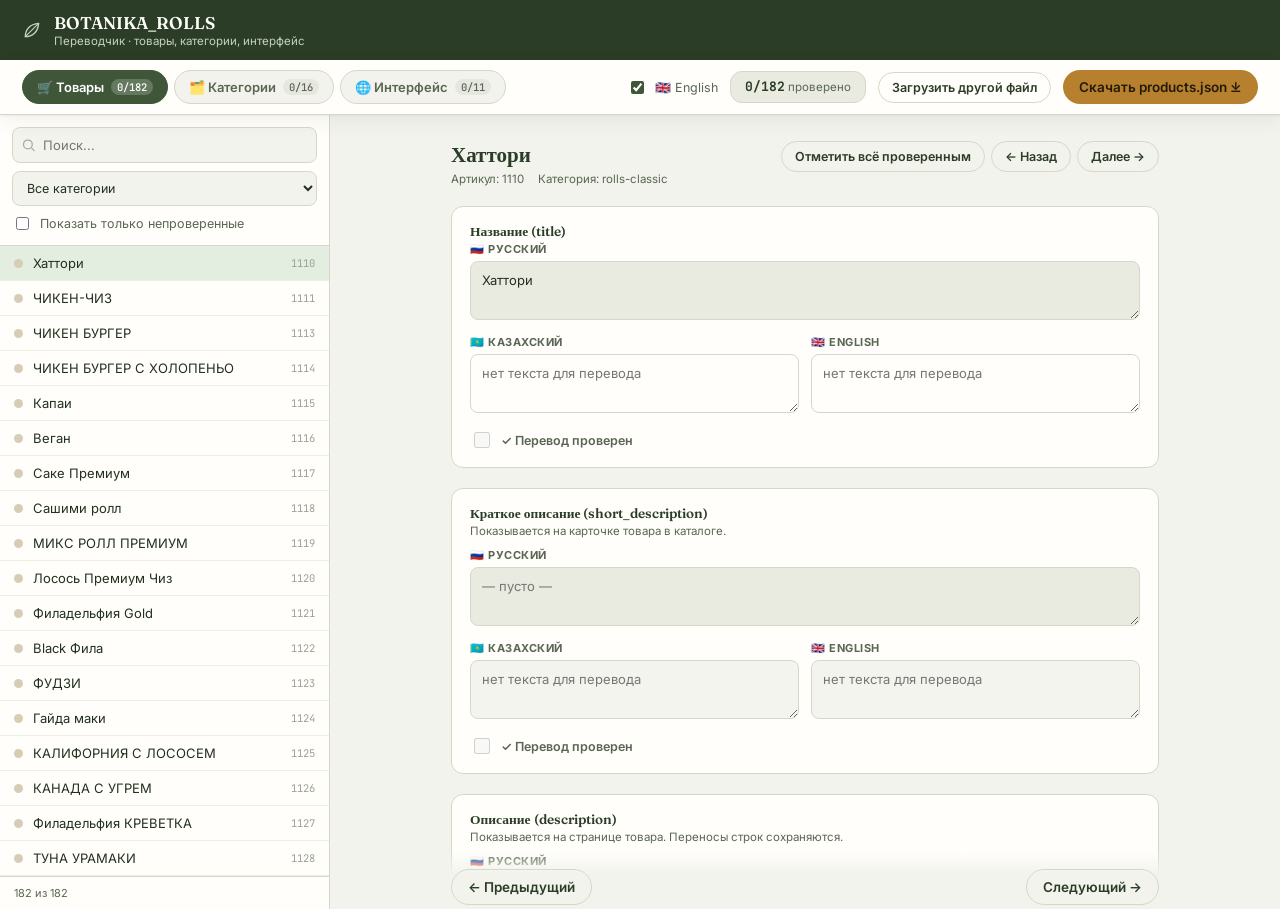
==== translate-products.html @ b0bdb510 "Add files via upload" ====
<!doctype html>
<html lang="ru">
<head>
<meta charset="utf-8" />
<meta name="viewport" content="width=device-width, initial-scale=1" />
<title>BOTANIKA_ROLLS · Переводчик</title>
<link rel="preconnect" href="https://fonts.googleapis.com">
<link href="https://fonts.googleapis.com/css2?family=Fraunces:opsz,wght@9..144,500;9..144,600&family=Inter:wght@400;500;600;700&family=JetBrains+Mono:wght@500&display=swap" rel="stylesheet">
<style>
  :root{
    --paper:#f2f3ec; --paper-2:#e9ebe0; --ink:#22301f; --ink-soft:#5a6653;
    --moss:#3f5738; --moss-deep:#2b3d26; --sage:#8fa07f; --line:#d5d8c9;
    --plum:#7a4a5c; --amber:#b6802f; --ok:#3f7a4e; --ok-bg:#e3ede0; --white:#fffefb;
    --shadow: 0 1px 2px rgba(34,48,31,.06), 0 6px 20px rgba(34,48,31,.06);
  }
  *{box-sizing:border-box;}
  html,body{height:100%;}
  body{ margin:0; background:var(--paper); color:var(--ink); font-family:'Inter',system-ui,sans-serif; -webkit-font-smoothing:antialiased; }
  .mono{font-family:'JetBrains Mono',ui-monospace,monospace;}
  h1,h2,h3{font-family:'Fraunces',Georgia,serif; font-weight:600; margin:0;}

  .topbar{ display:flex; align-items:center; gap:12px; padding:12px 22px; background:var(--moss-deep); color:var(--paper); }
  .topbar .leaf{ width:20px; height:20px; flex:none; }
  .topbar h1{ font-size:17px; color:var(--white); }
  .topbar .sub{ font-size:11.5px; color:#c7d2bf; margin-top:1px; }

  .sectionbar{
    display:flex; align-items:center; gap:12px; padding:10px 22px;
    background:var(--white); border-bottom:1px solid var(--line);
    flex-wrap:wrap; position:sticky; top:0; z-index:20; box-shadow:var(--shadow);
  }
  .tabs{ display:flex; gap:6px; }
  .tab-btn{
    appearance:none; border:1px solid var(--line); background:var(--paper);
    color:var(--ink-soft); font-family:inherit; font-weight:600; font-size:13px;
    padding:8px 14px; border-radius:999px; cursor:pointer; display:flex; align-items:center; gap:7px;
  }
  .tab-btn .badge{ font-family:'JetBrains Mono',monospace; font-size:10.5px; font-weight:500; color:var(--ink-soft); background:rgba(0,0,0,.05); padding:1px 6px; border-radius:999px; }
  .tab-btn.active{ background:var(--moss); border-color:var(--moss); color:#fff; }
  .tab-btn.active .badge{ background:rgba(255,255,255,.2); color:#fff; }
  .sb-spacer{ flex:1; }

  .btn{
    appearance:none; border:none; cursor:pointer; font-family:inherit; font-weight:600; font-size:13.5px;
    padding:9px 16px; border-radius:999px; display:inline-flex; align-items:center; gap:8px;
    transition:transform .12s ease, background .12s ease;
  }
  .btn:active{ transform:scale(.97); }
  .btn-primary{ background:var(--amber); color:#241a08; }
  .btn-primary:hover{ background:#c68f3c; }
  .btn-outline{ background:transparent; color:var(--moss-deep); border:1px solid var(--line); }
  .btn-outline:hover{ background:var(--paper-2); }
  .btn-sm{ padding:7px 13px; font-size:12.5px; }

  .progress-pill{ display:flex; flex-direction:column; gap:1px; background:var(--paper-2); border:1px solid var(--line); border-radius:12px; padding:6px 14px; font-size:11.5px; color:var(--ink-soft); }
  .progress-pill b{ font-family:'JetBrains Mono',monospace; color:var(--moss-deep); font-size:13px; }

  .landing-wrap{ display:none; }
  .landing-wrap.show{ display:block; }
  .landing{ max-width:640px; margin:36px auto; padding:0 20px; }
  .card{ background:var(--white); border:1px solid var(--line); border-radius:14px; box-shadow:var(--shadow); padding:28px; }
  .card h2{ font-size:22px; color:var(--moss-deep); margin-bottom:8px; }
  .card p{ line-height:1.6; color:var(--ink-soft); font-size:14px; }
  .steps{ list-style:none; margin:18px 0; padding:0; display:grid; gap:10px; }
  .steps li{ display:flex; gap:10px; align-items:flex-start; font-size:13.5px; line-height:1.5; }
  .steps .num{ flex:none; width:24px; height:24px; border-radius:50%; background:var(--ok-bg); color:var(--moss); font-family:'JetBrains Mono',monospace; font-weight:700; font-size:12px; display:flex; align-items:center; justify-content:center; }

  .dropzone{ display:flex; flex-direction:column; align-items:center; justify-content:center; margin-top:18px; border:1.5px dashed var(--sage); border-radius:12px; padding:26px; text-align:center; background:var(--paper-2); cursor:pointer; }
  .dropzone:hover, .dropzone.drag{ background:#e2e6d5; border-color:var(--moss); }
  .dropzone input{ display:none; }
  .dropzone .dz-title{ font-weight:600; color:var(--moss-deep); font-size:14px; }
  .dropzone .dz-sub{ font-size:12px; color:var(--ink-soft); margin-top:4px; }

  .triple-upload{ margin-top:18px; display:grid; gap:10px; }
  .file-slot{ display:flex; align-items:center; gap:10px; border:1px solid var(--line); border-radius:10px; padding:10px 14px; background:var(--paper-2); }
  .file-slot .fs-lang{ font-family:'JetBrains Mono',monospace; font-size:12px; font-weight:700; color:var(--moss-deep); width:34px; flex:none; }
  .file-slot .fs-req{ font-size:10.5px; color:var(--plum); font-weight:700; }
  .file-slot .fs-name{ flex:1; font-size:12.5px; color:var(--ink-soft); overflow:hidden; text-overflow:ellipsis; white-space:nowrap; }
  .file-slot label.pick{ font-size:12px; font-weight:600; color:var(--moss); cursor:pointer; padding:5px 10px; border:1px solid var(--sage); border-radius:8px; }
  .file-slot input{ display:none; }

  .fileerr{ color:#a13a3a; font-size:13px; margin-top:12px; }

  .app{ display:none; }
  .app.active{ display:flex; height:calc(100vh - 106px); }
  .sidebar{ width:330px; flex:none; border-right:1px solid var(--line); background:var(--white); display:flex; flex-direction:column; }
  .sidebar-controls{ padding:12px; border-bottom:1px solid var(--line); display:grid; gap:8px; }
  .search-wrap{ position:relative; }
  .search-wrap input{ width:100%; padding:9px 12px 9px 30px; border-radius:8px; border:1px solid var(--line); font-size:13px; font-family:inherit; background:var(--paper); }
  .search-wrap svg{ position:absolute; left:9px; top:50%; transform:translateY(-50%); opacity:.5; }
  select{ width:100%; padding:8px 10px; border-radius:8px; border:1px solid var(--line); font-size:12.5px; font-family:inherit; background:var(--paper); color:var(--ink); }
  .toggle-row{ display:flex; align-items:center; gap:8px; font-size:12.5px; color:var(--ink-soft); }
  .toggle-row input{ accent-color:var(--moss); }
  .sidebar-list{ flex:1; overflow-y:auto; }
  .prod-item{ display:flex; align-items:center; gap:10px; padding:9px 14px; border-bottom:1px solid #eef0e6; cursor:pointer; font-size:13px; }
  .prod-item:hover{ background:var(--paper-2); }
  .prod-item.active{ background:var(--ok-bg); }
  .prod-dot{ flex:none; width:9px; height:9px; border-radius:50%; background:#d8ccb4; }
  .prod-dot.done{ background:var(--ok); }
  .prod-dot.partial{ background:var(--amber); }
  .prod-name{ flex:1; overflow:hidden; text-overflow:ellipsis; white-space:nowrap; }
  .prod-id{ font-size:10.5px; color:#9aa392; font-family:'JetBrains Mono',monospace; }
  .sidebar-count{ padding:9px 14px; font-size:11px; color:var(--ink-soft); border-top:1px solid var(--line); }

  .main{ flex:1; overflow-y:auto; }
  .main-inner{ max-width:760px; margin:0 auto; padding:26px 26px 90px; }
  .empty-state{ display:flex; align-items:center; justify-content:center; height:100%; color:var(--ink-soft); font-size:14px; }

  .prod-head{ display:flex; justify-content:space-between; align-items:flex-start; gap:14px; margin-bottom:4px; }
  .prod-head h2{ font-size:21px; color:var(--moss-deep); }
  .prod-meta{ font-size:11.5px; color:var(--ink-soft); margin-top:4px; }
  .prod-meta span{ margin-right:14px; }
  .nav-btns{ display:flex; gap:6px; flex:none; flex-wrap:wrap; justify-content:flex-end;}

  .field-block{ margin-top:20px; background:var(--white); border:1px solid var(--line); border-radius:12px; padding:16px 18px; transition:border-color .15s ease, background .15s ease; }
  .field-block.is-reviewed{ border-color:var(--ok); background:linear-gradient(180deg, var(--ok-bg), var(--white) 70px); }
  .field-block h3{ font-size:13.5px; color:var(--moss-deep); margin-bottom:2px; }
  .field-block .field-hint{ font-size:11.5px; color:var(--ink-soft); margin-bottom:10px; }
  textarea.ru-edit{ background:var(--paper-2); }
  textarea.ru-edit:focus{ background:var(--white); }
  .lang-grid{ display:grid; grid-template-columns:1fr 1fr; gap:12px; margin-top:11px; }
  .lang-grid.single{ grid-template-columns:1fr; }
  .lang-col label{ display:flex; align-items:center; gap:6px; font-size:11px; font-weight:700; text-transform:uppercase; letter-spacing:.5px; color:var(--ink-soft); margin-bottom:5px; }
  textarea{ width:100%; border:1px solid var(--line); border-radius:8px; padding:9px 11px; font-family:inherit; font-size:13px; color:var(--ink); resize:vertical; min-height:38px; background:var(--white); line-height:1.5; }
  textarea:focus{ outline:none; border-color:var(--sage); box-shadow:0 0 0 3px rgba(143,160,127,.18); }
  textarea.big{ min-height:100px; }
  textarea:disabled{ background:#f4f4ef; color:#aab0a2; }

  .reviewed-row{ display:flex; align-items:center; gap:8px; margin-top:12px; font-size:12.5px; font-weight:600; color:var(--ink-soft); cursor:pointer; user-select:none; }
  .reviewed-row input{ width:16px; height:16px; accent-color:var(--ok); }
  .field-block.is-reviewed .reviewed-row{ color:var(--ok); }

  .subhead{ margin-top:24px; margin-bottom:-8px; font-size:11.5px; font-weight:700; letter-spacing:.4px; text-transform:uppercase; color:var(--plum); }

  .save-indicator{ position:fixed; right:22px; bottom:22px; z-index:30; background:var(--moss-deep); color:var(--white); font-size:12px; padding:8px 14px; border-radius:999px; box-shadow:var(--shadow); display:flex; align-items:center; gap:8px; opacity:0; transform:translateY(6px); transition:opacity .25s ease, transform .25s ease; pointer-events:none; }
  .save-indicator.show{ opacity:1; transform:translateY(0); }
  .save-indicator .dot{ width:7px; height:7px; border-radius:50%; background:var(--sage); }

  .bottom-nav{ position:sticky; bottom:0; background:linear-gradient(0deg, var(--paper) 60%, transparent); padding:18px 0 4px; display:flex; justify-content:space-between; gap:10px; }
  ::-webkit-scrollbar{ width:10px; height:10px; }
  ::-webkit-scrollbar-thumb{ background:#d3d6c6; border-radius:8px; }
  ::-webkit-scrollbar-track{ background:transparent; }

  @media (max-width: 860px){
    .app.active{ flex-direction:column; height:auto; }
    .sidebar{ width:100%; max-height:260px; }
    .lang-grid{ grid-template-columns:1fr; }
    .sectionbar{ position:static; }
  }
</style>
</head>
<body>

  <div class="topbar">
    <svg class="leaf" viewBox="0 0 24 24" fill="none"><path d="M4 20C4 12 9 5 20 4C19 15 12 20 4 20Z" stroke="#c7d2bf" stroke-width="1.6" stroke-linejoin="round"/><path d="M4 20C8 16 12 12 19 5" stroke="#c7d2bf" stroke-width="1.4" stroke-linecap="round"/></svg>
    <div>
      <h1>BOTANIKA_ROLLS</h1>
      <div class="sub">Переводчик · товары, категории, интерфейс</div>
    </div>
  </div>

  <div class="sectionbar">
    <div class="tabs" id="tabs"></div>
    <div class="sb-spacer"></div>
    <label class="toggle-row" id="enToggleWrap" style="margin:0;"><input type="checkbox" id="enToggle" checked/> 🇬🇧 English</label>
    <div class="progress-pill" id="progressPill" style="display:none;">
      <span><b id="progressReviewed">0/0</b> проверено</span>
      <span id="progressTranslated"></span>
    </div>
    <button class="btn btn-outline btn-sm" id="btnReload" style="display:none;">Загрузить другой файл</button>
    <button class="btn btn-primary" id="btnExport" style="display:none;">Скачать</button>
  </div>

  <div class="landing-wrap" id="uploadArea"></div>

  <div class="app" id="workArea">
    <div class="sidebar">
      <div class="sidebar-controls">
        <div class="search-wrap">
          <svg width="15" height="15" viewBox="0 0 24 24" fill="none"><circle cx="11" cy="11" r="7" stroke="#5a6653" stroke-width="2"/><path d="M21 21l-4-4" stroke="#5a6653" stroke-width="2" stroke-linecap="round"/></svg>
          <input type="text" id="searchInput" placeholder="Поиск..." />
        </div>
        <div id="categoryFilterWrap" style="display:none;">
          <select id="categoryFilter"><option value="">Все категории</option></select>
        </div>
        <label class="toggle-row"><input type="checkbox" id="onlyUnfinished"/> Показать только непроверенные</label>
      </div>
      <div class="sidebar-list" id="sidebarList"></div>
      <div class="sidebar-count" id="sidebarCount"></div>
    </div>
    <div class="main">
      <div class="main-inner" id="mainInner"></div>
    </div>
  </div>

  <div class="save-indicator" id="saveIndicator"><span class="dot"></span><span id="saveIndicatorText">Сохранено</span></div>

  <script type="application/json" id="embedded-products">{
	"//": {
		"title": "Название товара",
		"short_description": "Краткое описание отображается только на карточке товара",
		"description": "Описание отображается на странице товара",
		"additional_information": [
			{
				"title": "Название дополнительной информации (Например \"Вес\")",
				"value": "Значение дополнительной информации (Например 0.310 kg)"
			}
		],
		"image": "Источник на изображение",
		"category": "Категории товара. (Больше в \"./categories.json\")",
		"createdAt": "Дата создания (для сортировки, например \"2026-01-09\" \"год-месяц-день\")",
		"deleted": true
	},
	"1212": {
		"title": "ЧИКЕН ЧИЗ С ХОЛОПЕНЬО",
		"short_description": "",
		"description": "Бургер булочка\nСоус бургер\nАйсберг\nКотлета в панировки\nКонсервированные огурцы\nПомидоры\nЛук красный\nСыр чеддер\nХолопеньо",
		"additional_information": [{ "title": "Вес", "value": "0.365 kg" }],
		"image": "1212.jpg",
		"category": ["burger"]
	},
	"1114": {
		"title": "ЧИКЕН БУРГЕР С ХОЛОПЕНЬО",
		"short_description": "",
		"description": "Булочка бургер\nФирменный соус\nАйсберг\nКотлета в панировке\nПомидоры\nЛук красный\nМаринованные огурчики\nХолопеньо",
		"additional_information": [{ "title": "Вес", "value": "0.345 kg" }],
		"image": "1114.jpg",
		"category": ["burger"]
	},
	"1113": {
		"title": "ЧИКЕН БУРГЕР",
		"short_description": "",
		"description": "Булочка бургер\nФирменный соус\nАйсберг\nКотлета в панировке\nПомидоры\nЛук красный\nМаринованные огурчики",
		"additional_information": [{ "title": "Вес", "value": "0.320 kg" }],
		"image": "1113.jpg",
		"category": ["burger"]
	},
	"1111": {
		"title": "ЧИКЕН-ЧИЗ",
		"short_description": "",
		"description": "Бургер булочка\nСоус бургер\nАйсберг\nКотлета в панировки\nКонсервированные огурцы\nПомидоры\nЛук красный\nСыр чеддер",
		"additional_information": [{ "title": "Вес", "value": "0.340 kg" }],
		"image": "1111.jpg",
		"category": ["burger"]
	},
	"1115": {
		"title": "Капаи",
		"short_description": "",
		"description": "Рис\nНори\nТворожный сыр\nПомидор\nОгурец\nСоус унаги\nЗеленый лук",
		"additional_information": [],
		"image": "1115.jpg",
		"category": ["rolls-classic"]
	},
	"1116": {
		"title": "Веган",
		"short_description": "",
		"description": "Рис\nНори\nТворожный сыр\nАйсберг\nПерец болгарский\nПомидор\nОгурец",
		"additional_information": [],
		"image": "1116.jpg",
		"category": ["rolls-classic"]
	},
	"1117": {
		"title": "Саке Премиум",
		"short_description": "",
		"description": "Рис\nНори\nЛосось\nТворожный сыр\nОгурец",
		"additional_information": [],
		"image": "1117.jpg",
		"category": ["rolls-classic"]
	},
	"1118": {
		"title": "Сашими ролл",
		"short_description": "",
		"description": "Рисовая бумага\nСемга\nНори\nОгурец\nТунец\nЗеленый лук",
		"additional_information": [],
		"image": "1118.jpg",
		"category": ["rolls-classic"]
	},
	"1119": {
		"title": "МИКС РОЛЛ ПРЕМИУМ",
		"short_description": "",
		"description": "Нори\nЛосось\nЧеддер\nМассаго красная\nОгурец",
		"additional_information": [],
		"image": "1119.jpg",
		"category": ["rolls-classic"]
	},
	"1110": {
		"title": "Хаттори",
		"short_description": "",
		"description": "Рис красный\nОгурец\nТунец\nМассаго черная\nСыр творожный\nПищевое золото",
		"additional_information": [],
		"image": "1110.jpg",
		"category": ["rolls-classic"]
	},
	"1120": {
		"title": "Лосось Премиум Чиз",
		"short_description": "",
		"description": "Рис\nНори\nЛосось\nОгурец\nКреветка\nЧеддер\nШапочка семги\nСырный соус\nУнаги соус",
		"additional_information": [],
		"image": "1120.jpg",
		"category": ["rolls-classic"]
	},
	"1121": {
		"title": "Филадельфия Gold",
		"short_description": "",
		"description": "Рис\nТворожный сыр\nЛосось\nНори\nПищевое золото\nЧерная массаго",
		"additional_information": [],
		"image": "1121.jpg",
		"category": ["rolls-classic"]
	},
	"1122": {
		"title": "Black Фила",
		"short_description": "",
		"description": "Рис\nНори\nТворожный сыр\nОмлет\nАвокадо\nЛосось\nСалат чука\nСоус спайси",
		"additional_information": [],
		"image": "1122.jpg",
		"category": ["rolls-classic"]
	},
	"1123": {
		"title": "ФУДЗИ",
		"short_description": "",
		"description": "Рис\nНори\nТворожный сыр\nЛосось\nОгурец\nВ кунжуте\nСалат чука",
		"additional_information": [],
		"image": "1123.jpg",
		"category": ["rolls-classic"]
	},
	"1124": {
		"title": "Гайда маки",
		"short_description": "",
		"description": "Рис\nНори\nТворожный сыр\nКреветка тигровая\nМасаго красная\nМасаго зеленая\n(4кусочка в красной 4в зеленой)",
		"additional_information": [],
		"image": "1124.jpg",
		"category": ["rolls-classic"]
	},
	"1125": {
		"title": "КАЛИФОРНИЯ С ЛОСОСЕМ",
		"short_description": "",
		"description": "Рис\nНори\nТворожный сыр\nЛосось\nАвокадо\nОгурец\nМасаго красная\nКунжут",
		"additional_information": [{ "title": "Вес ролла", "value": "0.255 kg" }],
		"image": "1125.jpg",
		"category": ["rolls-classic"]
	},
	"1126": {
		"title": "КАНАДА С УГРЕМ",
		"short_description": "",
		"description": "Рис\nНори\nТворожный сыр\nУгорь шапка\nАвокадо\nОгурец\nУнаги соус\nКунжут",
		"additional_information": [{ "title": "Вес ролла", "value": "0.285 kg" }],
		"image": "1126.jpg",
		"category": ["rolls-classic"]
	},
	"1127": {
		"title": "Филадельфия КРЕВЕТКА",
		"short_description": "",
		"description": "Рис\nНори\nТворожный сыр\nАвокадо\nКреветка тигровая\nМассаго красная",
		"additional_information": [{ "title": "Вес ролла", "value": "0.245 kg" }],
		"image": "1127.jpg",
		"category": ["rolls-classic"]
	},
	"1128": {
		"title": "ТУНА УРАМАКИ",
		"short_description": "",
		"description": "Рис\nНори\nТворожный сыр\nТунец шапка\nАвокадо\nОгурец\nКунжут унаги",
		"additional_information": [{ "title": "Вес ролла", "value": "0.270 kg" }],
		"image": "1128.jpg",
		"category": ["rolls-classic"]
	},
	"1129": {
		"title": "БЕКОН ЧИЗ ПРЕМИУМ",
		"short_description": "",
		"description": "Рис\nНори\nТворожный сыр\nБекон\nОмлет тамаго\nСыр чеддер\nСоус спайси",
		"additional_information": [{ "title": "Вес ролла", "value": "0.270 kg" }],
		"image": "1129.jpg",
		"category": ["rolls-classic"]
	},
	"1130": {
		"title": "КАЛИФОРНИЯ С КРАБОМ",
		"short_description": "",
		"description": "Рис\nНори\nТворожный сыр\nСнежный краб\nАвокадо\nОгурец\nМасаго красная\nКунжут",
		"additional_information": [{ "title": "Вес ролла", "value": "0.255 kg" }],
		"image": "1130.jpg",
		"category": ["rolls-classic"]
	},
	"1131": {
		"title": "Филадельфия премиум",
		"short_description": "",
		"description": "Рис\nНори\nТворожный сыр\nСемга\nАвокадо\nОгурец",
		"additional_information": [{ "title": "Вес ролла", "value": "0.330 kg" }],
		"image": "1131.jpg",
		"category": ["rolls-classic"]
	},
	"2227": {
		"title": "Эскалар",
		"short_description": "",
		"description": "Рис\nНори\nСыр\nКреветка\nОгурец\nЭскалар копченый",
		"additional_information": [],
		"image": "2227.jpg",
		"category": ["rolls-classic"]
	},
	"2228": {
		"title": "Одари",
		"short_description": "",
		"description": "Рис\nНори\nОгурец\nСыр креметте\nЛосось\nТунец\nУгорь",
		"additional_information": [],
		"image": "2228.jpg",
		"category": ["rolls-classic"]
	},
	"2229": {
		"title": "Бонито",
		"short_description": "",
		"description": "Бонито\nРис\nНори\nСыр креметте\nТенец\nОгурец\nСтружка тунца",
		"additional_information": [],
		"image": "2229.jpg",
		"category": ["rolls-classic"]
	},
	"2230": {
		"title": "Дорама",
		"short_description": "",
		"description": "Окрашенный рис\nСыр Филадельфия\nОгурец\nЛосось\nМассаго Черная\nПищевое золото",
		"additional_information": [],
		"image": "2230.jpg",
		"category": ["rolls-classic"]
	},
	"1132": {
		"title": "Красный дракон",
		"short_description": "",
		"description": "Рис\nНори\nТворожный сыр\nУгорь\nОгурец\nСоус свит Чили",
		"additional_information": [],
		"image": "1132.jpg",
		"category": ["rolls-classic"]
	},
	"1133": {
		"title": "ЭБИ ТЕМПУРА",
		"short_description": "",
		"description": "Красный рис\nСыр творожный\nОгурец\nКреветка\nНори\nПанировка",
		"additional_information": [],
		"image": "1133.jpg",
		"category": ["rolls-tempura"]
	},
	"1134": {
		"title": "ТЕМПУРА С УГРЕМ",
		"short_description": "",
		"description": "Рис\nНори\nТворожный сыр\nУгорь\nАвокадо",
		"additional_information": [],
		"image": "1134.jpg",
		"category": ["rolls-tempura"]
	},
	"1135": {
		"title": "ТЕМПУРА БАНЗАЙ",
		"short_description": "",
		"description": "Рис\nНори\nТворожный сыр\nКреветка\nМассаго\nОгурец",
		"additional_information": [],
		"image": "1135.jpg",
		"category": ["rolls-tempura"]
	},
	"1136": {
		"title": "ТЕМПУРА С БЕКОНОМ",
		"short_description": "",
		"description": "Рис\nНори\nТворожный сыр\nБекон\nОгурец\nСыр чеддер",
		"additional_information": [],
		"image": "1136.jpg",
		"category": ["rolls-tempura"]
	},
	"1137": {
		"title": "ТЕМПУРА ЦЕЗАРЬ",
		"short_description": "",
		"description": "Рис\nНори\nТворожный сыр\nАйсберг\nОгурец\nКурочка",
		"additional_information": [],
		"image": "1137.jpg",
		"category": ["rolls-tempura"]
	},
	"2220": {
		"title": "Филадельфия Гриль",
		"short_description": "",
		"description": "Рис\nНори\nОгурец\nСыр\nЛосось гриль",
		"additional_information": [],
		"image": "2220.jpg",
		"category": ["rolls-classic"]
	},
	"2223": {
		"title": "Саке темпура",
		"short_description": "",
		"description": "Рис\nНори\nЛосось\nОгурец\nСыр",
		"additional_information": [],
		"image": "2223.jpg",
		"category": ["rolls-tempura"]
	},
	"2224": {
		"title": "Темпура с тунцом",
		"short_description": "",
		"description": "Рис\nНори\nСыр креметте\nОгурец\nТунец\nСтружка тунца",
		"additional_information": [],
		"image": "2224.jpg",
		"category": ["rolls-tempura"]
	},
	"1138": {
		"title": "ЗАПЕЧЕННЫЙ С ТУНЦОМ 🌶",
		"short_description": "",
		"description": "Рис\nНори\nТворожный сыр\nТунец\nОгурец\nОмлет тамаго\nМасаго красная\nУнаги, Кунжут сверху",
		"additional_information": [{ "title": "Вес ролла", "value": "0.260 kg" }],
		"image": "1138.jpg",
		"category": ["rolls-baked"]
	},
	"1139": {
		"title": "ЗАПЕЧЕННЫЙ С УГРЕМ И ЛОСОСЕМ 🌶",
		"short_description": "",
		"description": "Рис\nНори\nТворожный сыр\nЛосось\nОгурец\nУгорь\nМасаго красная\nМоцарелла\nУнаги, Кунжут сверху",
		"additional_information": [{ "title": "Вес ролла", "value": "0.285 kg" }],
		"image": "1139.jpg",
		"category": ["rolls-baked"]
	},
	"1140": {
		"title": "Запеченный цезарь 🌶",
		"short_description": "",
		"description": "Рис\nНори\nТворожный сыр\nКурица\nОгурец\nСпайси шапка\nУнаги, Кунжут",
		"additional_information": [{ "title": "Вес ролла", "value": "0.285 kg" }],
		"image": "1140.jpg",
		"category": ["rolls-baked"]
	},
	"1141": {
		"title": "ЗАПЕЧЕННЫЙ С ЛОСОСЕМ 🌶",
		"short_description": "",
		"description": "Рис\nНори\nТворожный сыр\nЛосось\nОгурец\nОмлет тамаго\nМасаго красная\nУнаги, Кунжут",
		"additional_information": [{ "title": "Вес ролла", "value": "0.290 kg" }],
		"image": "1141.jpg",
		"category": ["rolls-baked"]
	},
	"1142": {
		"title": "ЗАПЕЧЕННЫЕ С МИДИЯМИ 🌶",
		"short_description": "",
		"description": "Рис\nНори\nТворожный сыр\nМидии\nОмлет тамаго\nМасаго зеленая\nУнаги, Кунжут",
		"additional_information": [{ "title": "Вес ролла", "value": "0.245 kg" }],
		"image": "1142.jpg",
		"category": ["rolls-baked"]
	},
	"2225": {
		"title": "Запеченный в кунжуте с креветкой",
		"short_description": "",
		"description": "Рис\nНори\nОгурец\nСнежный краб\nСыр\nОмлет\nКреветка\nКунжут\nСоус унаги",
		"additional_information": [],
		"image": "2225.png",
		"category": ["rolls-baked"]
	},
	"2226": {
		"title": "ЗАПЕЧЕННЫЙ С УГРЕМ",
		"short_description": "",
		"description": "Рис\nНори\nУгорь\nСыр творожный\nОмлет\nМассаго\nСоус запеченный",
		"additional_information": [],
		"image": "2226.jpg",
		"category": ["rolls-baked"]
	},
	"1143": {
		"title": "МИНИ С МИДИЯМИ",
		"short_description": "",
		"description": "Рис\nНори\nМидии\nСоус шапка",
		"additional_information": [],
		"image": "1143.jpg",
		"category": ["rolls-mini"]
	},
	"1144": {
		"title": "МИНИ С ЛОСОСЕМ",
		"short_description": "",
		"description": "Рис\nНори\nЛосось\nСырная шапочка",
		"additional_information": [],
		"image": "1144.jpg",
		"category": ["rolls-mini"]
	},
	"1145": {
		"title": "МИНИ С УГРЕМ",
		"short_description": "",
		"description": "Рис\nНори\nУгорь\nУнаги\nКунжут",
		"additional_information": [],
		"image": "1145.jpg",
		"category": ["rolls-mini"]
	},
	"1146": {
		"title": "МИНИ С АВОКАДО",
		"short_description": "",
		"description": "Рис\nНори\nАвокадо\nСырная шапочка",
		"additional_information": [],
		"image": "1146.jpg",
		"category": ["rolls-mini"]
	},
	"1147": {
		"title": "МИНИ С ТУНЦОМ",
		"short_description": "",
		"description": "Рис\nНори\nТунец\nСоус шапка",
		"additional_information": [],
		"image": "1147.jpg",
		"category": ["rolls-mini"]
	},
	"1148": {
		"title": "МИНИ С ОГУРЦОМ",
		"short_description": "",
		"description": "Рис\nНори\nОгурец\nСырная шапочка",
		"additional_information": [],
		"image": "1148.jpg",
		"category": ["rolls-mini"]
	},
	"1150": {
		"title": "ХОКАЙДО",
		"short_description": "",
		"description": "Филадельфия с креветкой\nКалифорния классик\nГайда маки\nКалифорния с лососем\nТуна урамаки",
		"additional_information": [{ "title": "Вес набора", "value": "1.260 kg" }],
		"image": "1150.jpg",
		"category": ["sets-classic"]
	},
	"1151": {
		"title": "ГАЙДЗЕН",
		"short_description": "",
		"description": "Филадельфия\nКанада\nКалифорния классик\nКалифорния с лососем\nБекон чиз\nГейша",
		"additional_information": [{ "title": "Вес набора", "value": "1.660 kg" }],
		"image": "1151.jpg",
		"category": ["sets-classic"]
	},
	"1152": {
		"title": "Токио Люкс",
		"short_description": "",
		"description": "Мини с угрем 8\nМини с тунцом 8\nМини с лососем 8\nСуши лосось 2\nСуши с креветкой 2\nГункан с лососем 4\nСашими 8\nМикс ролл 8",
		"additional_information": [],
		"image": "1152.jpg",
		"category": ["sets-classic"]
	},
	"1153": {
		"title": "Ханами",
		"short_description": "",
		"description": "Филадельфия премиум 8 шт.\nBLACK фила 8 шт.\nФиладельфия GOLD 8 шт.",
		"additional_information": [],
		"image": "1153.jpg",
		"category": ["sets-classic"]
	},
	"1154": {
		"title": "Сет Сёгун",
		"short_description": "",
		"description": "Гункан с лососем в соусе спайси 10 штук\nГункан с угрём и массагой 4 штуки\nСуши с креветкой 2 шт.\nСуши с лососем 2 штуки\nСуши с угрём 2 штуки",
		"additional_information": [],
		"image": "1154.jpg",
		"category": ["sets-classic"]
	},
	"1155": {
		"title": "АМЕРИКА",
		"short_description": "",
		"description": "Филадельфия\nКанада\nКалифорния классик\nМини с лососем\nМини с мидиями",
		"additional_information": [{ "title": "Вес набора", "value": "1.130 kg" }],
		"image": "1155.jpg",
		"category": ["sets-classic"]
	},
	"2222": {
		"title": "Нигири",
		"short_description": "",
		"description": "Гунканы снежным крабом 3\nТунцом 4\nКреветкой 3\nУгорь 2\nСуши с лососем 2 шт.\nЛососем гриль 2 шт.",
		"additional_information": [],
		"image": "2222.jpg",
		"category": ["sets-classic"]
	},
	"1156": {
		"title": "СУМО",
		"short_description": "",
		"description": "Хотатэ фрай\nЦезарь\nБанзай темпура\nЗапеченный с мидиями",
		"additional_information": [{ "title": "Вес набора", "value": "1.100 kg" }],
		"image": "1156.jpg",
		"category": ["sets-baked"]
	},
	"1157": {
		"title": "СЕНСЕЙ",
		"short_description": "",
		"description": "Запеченный цезарь\nЗапеченный с лососем\nТемпура с беконом\nБанзай темпура",
		"additional_information": [{ "title": "Вес набора", "value": "1.150 kg" }],
		"image": "1157.jpg",
		"category": ["sets-baked"]
	},
	"1158": {
		"title": "ТЕМПУРА МЕГА",
		"short_description": "",
		"description": "Темпура с беконом\nТемпура с угрем\nБанзай темпура\nЦезарь темпура\nХотатэ фрай",
		"additional_information": [],
		"image": "1158.jpg",
		"category": ["sets-baked"]
	},
	"1159": {
		"title": "ТРИАДА",
		"short_description": "",
		"description": "Запеченный с лососем\nЗапеченный с мидиями\nЗапеченный с тунцом",
		"additional_information": [],
		"image": "1159.jpg",
		"category": ["sets-baked"]
	},
	"1160": {
		"title": "Сакура",
		"short_description": "",
		"description": "Black фила\nДорамма\nЗапеченный с лососем\nМини с огурцом\nТемпура бекон",
		"additional_information": [],
		"image": "1160.jpg",
		"category": ["sets-mix"]
	},
	"1161": {
		"title": "МАЦУО МОНРО",
		"short_description": "",
		"description": "Филадельфия премиум\nКанада\nЦезарь запеченный\nСуши с креветкой 2 шт.",
		"additional_information": [{ "title": "Вес набора", "value": "0.985 kg" }],
		"image": "1161.jpg",
		"category": ["sets-mix"]
	},
	"1162": {
		"title": "АЗИЯ",
		"short_description": "",
		"description": "Банзай темпура\nЗапеченный с угрем\nБекон чиз\nКанада\nМини с тунцом спайси",
		"additional_information": [{ "title": "Вес набора", "value": "1.235 kg" }],
		"image": "1162.jpg",
		"category": ["sets-mix"]
	},
	"1163": {
		"title": "ФУТУРАМА",
		"short_description": "",
		"description": "Филадельфия\nКалифорния классик\nКалифорния с лососем\nКанада\nЗапеченный с угрем\nЗапеченный с мидиями\nТемпура с беконом\nФудзи в кунжуте",
		"additional_information": [{ "title": "Вес набора", "value": "2.210 kg" }],
		"image": "1163.jpg",
		"category": ["sets-mix"]
	},
	"1164": {
		"title": "ФУДЗИЯМА",
		"short_description": "",
		"description": "Гайда маки\nТуна урамаки\nТемпура с беконом\nЦезарь\nМини авокадо",
		"additional_information": [{ "title": "Вес набора", "value": "0.935 kg" }],
		"image": "1164.jpg",
		"category": ["sets-mix"]
	},
	"1165": {
		"title": "ХАКУ",
		"short_description": "",
		"description": "Филадельфия премиум\nКалифорния мега краб\nБекон чиз премиум\nЗапеченный лосось премиум\nЦезарь ролл премиум",
		"additional_information": [{ "title": "Вес набора", "value": "1.440 kg" }],
		"image": "1165.jpg",
		"category": ["sets-mix"]
	},
	"2221": {
		"title": "АВЕНЮ",
		"short_description": "",
		"description": "Фила гриль\nТуна прайм\nЗапеченный в кунжуте с креветкой\nСуши с лососем 1\nСуши с тунцом 1\nСуши лосось гриль 1",
		"additional_information": [],
		"image": "2221.jpg",
		"category": ["sets-mix"]
	},
	"1170": {
		"title": "RONIN",
		"short_description": "",
		"description": "Фила-лайт\nТори с лососем\nСаке-темпура\nЗапеченный с лососем",
		"additional_information": [],
		"image": "1170.jpg",
		"category": ["sets-lite"]
	},
	"1171": {
		"title": "ДУЭТ",
		"short_description": "",
		"description": "Фила-лайт\nЗапеченный с курицей\nФри\nМорс 2",
		"additional_information": [],
		"image": "1171.jpg",
		"category": ["sets-lite"]
	},
	"1172": {
		"title": "ЛЕДИ-WHITE",
		"short_description": "",
		"description": "Фила-лайт\nКалифорния\nТемпура с курицей\nКаппа-маки\nПицца-маргарита",
		"additional_information": [],
		"image": "1172.jpg",
		"category": ["sets-lite"]
	},
	"1173": {
		"title": "ОРИ-НОРИ",
		"short_description": "",
		"description": "Темпура с курицей\nЗапеченный с курицей\nСаке темпура\nЗапеченный саке-маки\nФри 2 п",
		"additional_information": [],
		"image": "1173.jpg",
		"category": ["sets-lite"]
	},
	"1174": {
		"title": "BIG-PARTY",
		"short_description": "",
		"description": "Фила-лайт\nТемпура с курицей\nСаке-маки\nЗапеченный саке-маки\nТори с лососем\nНаггетсы 1п",
		"additional_information": [],
		"image": "1174.jpg",
		"category": ["sets-lite"]
	},
	"1180": {
		"title": "МАРГАРИТА",
		"short_description": "",
		"description": "Тесто\nПицца соус\nМоцарелла\nТоматы",
		"additional_information": [],
		"image": "1180.jpg",
		"category": ["pizza"]
	},
	"1181": {
		"title": "СТАФФ С ЛОСОСЕМ МИНИ",
		"short_description": "",
		"description": "Сыр рикотта\nСыр моцарелла\nШпинат\nЛосось\nЛимон",
		"additional_information": [],
		"image": "1181.jpg",
		"category": ["pizza"]
	},
	"1182": {
		"title": "ПИЦЦА «STAFF С ЛОСОСЕМ»",
		"short_description": "",
		"description": "Нежное тесто\nСыр рикотта\nСыр моцарелла\nШпинат\nЛосось\nСпеции",
		"additional_information": [],
		"image": "1182.jpg",
		"category": ["pizza"]
	},
	"1183": {
		"title": "ГАВАЙСКАЯ",
		"short_description": "",
		"description": "Тесто\nСливочный соус\nАнанас консервированный\nКурица копченая\nМоцарелла",
		"additional_information": [],
		"image": "1183.jpg",
		"category": ["pizza"]
	},
	"1184": {
		"title": "КУРИЦА+ГРИБЫ",
		"short_description": "",
		"description": "Тесто\nСливочный соус\nМоцарелла\nКурица\nШампиньоны\nСухой чеснок\nСырный соус",
		"additional_information": [],
		"image": "1184.jpg",
		"category": ["pizza"]
	},
	"1185": {
		"title": "ДИАБЛО",
		"short_description": "",
		"description": "Тесто\nПицца соус\nМоцарелла\nКурица копченая\nПепперони\nЧерри\nМаслины\nХолопеньо\nСоус",
		"additional_information": [],
		"image": "1185.jpg",
		"category": ["pizza"]
	},
	"1186": {
		"title": "Вегетарианская пицца",
		"short_description": "",
		"description": "Тесто\nТоматный соус\nБолгарский перец\nПомидоры\nШампиньоны\nБрокколи\nМаслины\nСыр моцарелла",
		"additional_information": [],
		"image": "1186.jpg",
		"category": ["pizza"]
	},
	"1187": {
		"title": "МОРСКОЙ КОКТЕЙЛЬ",
		"short_description": "",
		"description": "Тесто\nСливочный соус\nСыр моцарелла\nТигровые креветки\nНежнейшая семга\nБрокколи\nМаслины",
		"additional_information": [],
		"image": "1187.jpg",
		"category": ["pizza"]
	},
	"1188": {
		"title": "СОЧНЫЙ БЕКОН",
		"short_description": "",
		"description": "Тесто\nСыр моцарелла\nБекон\nСалями\nКрасный лук",
		"additional_information": [],
		"image": "1188.jpg",
		"category": ["pizza"]
	},
	"1189": {
		"title": "ЧЕТЫРЕ СЫРА",
		"short_description": "",
		"description": "Тесто\nСливочный соус\nМоцарелла\nСыр пармезан\nСыр сливочный\nСыр чеддер",
		"additional_information": [],
		"image": "1189.jpg",
		"category": ["pizza"]
	},
	"1190": {
		"title": "ПИКАНТНАЯ КУРОЧКА",
		"short_description": "",
		"description": "Тесто\nПицца соус\nМоцарелла\nФиле курочки\nШампиньоны\nТоматы\nБрокколи\nПикантное масло",
		"additional_information": [],
		"image": "1190.jpg",
		"category": ["pizza"]
	},
	"1191": {
		"title": "ПЕПЕРОНИ",
		"short_description": "",
		"description": "Тесто\nПицца соус\nМоцарелла\nКолбаски салями\nМаслины",
		"additional_information": [],
		"image": "1191.jpg",
		"category": ["pizza"]
	},
	"2231": {
		"title": "КУРИЦА БЕКОН",
		"short_description": "",
		"description": "Белый соус\nМоцарелла\nКопченная грудка\nБекон «шашки»\nСоус сливочно чесночный",
		"additional_information": [],
		"image": "2231.jpg",
		"category": ["pizza"]
	},
	"2232": {
		"title": "ЦАРСКАЯ",
		"short_description": "",
		"description": "Томатный соус\nМоцарелла\nШампиньоны\nПепперони\nБолгарский перец\nКопченная грудка\nСоус bbq",
		"additional_information": [],
		"image": "2232.jpg",
		"category": ["pizza"]
	},
	"1192": {
		"title": "КРЕВЕТКИ В КЛЯРЕ",
		"short_description": "",
		"description": "Тигровые креветки в хрустящей панировки\nС соусом сладкий чили\n6 шт.",
		"additional_information": [],
		"image": "1192.jpg",
		"category": ["snacks"]
	},
	"1193": {
		"title": "НАГГЕТСЫ",
		"short_description": "",
		"description": "Сочные куриное филе в панировке\nПорция 6 кусочков",
		"additional_information": [],
		"image": "1193.jpg",
		"category": ["snacks"]
	},
	"1194": {
		"title": "ФРИ",
		"short_description": "",
		"description": "Манящий вкус картофеля, порадует не только детишек, но и взрослых",
		"additional_information": [{ "title": "Вес", "value": "0.150 kg" }],
		"image": "1194.jpg",
		"category": ["snacks"]
	},
	"1195": {
		"title": "ТОМ ЯМ С МОРЕПРОДУКТАМИ",
		"short_description": "",
		"description": "Бульон том ям\nШампиньоны\nПомидоры черри\nКальмары\nТигровые креветки\nЛистики лайма\nДополнения рис",
		"additional_information": [],
		"image": "1195.jpg",
		"category": ["soups"]
	},
	"1196": {
		"title": "ТОМ ЯМ С КУРИЦЕЙ",
		"short_description": "",
		"description": "Бульон том ям\nШампиньоны\nТоматы черри\nФиле курочки\nЛистики лайма\nДополнения рис",
		"additional_information": [],
		"image": "1196.jpg",
		"category": ["soups"]
	},
	"1197": {
		"title": "Удон с говядиной в соусе терияки",
		"short_description": "",
		"description": "Лапша Удон\nВырезка говядины\nБолгарский перец\nМорковь\nЛук репчатый\nСоус Терияки",
		"additional_information": [],
		"image": "1197.jpg",
		"category": ["pastes"]
	},
	"1198": {
		"title": "Вок в кунжутном соусе с курицей и овощами",
		"short_description": "",
		"description": "Лапша Удон\nКуриное филе\nБолгарский перец\nМорковь\nРепчатый лук\nСоус орехово-кунжутный",
		"additional_information": [],
		"image": "1198.jpg",
		"category": ["pastes"]
	},
	"1199": {
		"title": "Вок в сливочном соусе с курицей и грибами",
		"short_description": "",
		"description": "Лапша удон\nКуриное филе\nШампиньоны\nСливки\nРепчатый лук",
		"additional_information": [],
		"image": "1199.jpg",
		"category": ["pastes"]
	},
	"1210": {
		"title": "Поке",
		"short_description": "",
		"description": "Рис\nЛосось\nАвокадо\nОгурец\nТоматы черри\nРедис\nСалат чука\nМикрозелень\nСоус",
		"additional_information": [],
		"image": "1210.jpg",
		"category": ["poke"]
	},
	"1211": {
		"title": "ПОКЕ НА ЗАВТРАК",
		"short_description": "",
		"description": "РИС\nБЕЛАЯ ФАСОЛЬ\nЖАРЕННОЕ ЯЙЦО\nБЕКОН\nТоматы\nСоус\nОГУРЕЦ\nСАЛАТ «ЧУКА»",
		"additional_information": [],
		"image": "1211.png",
		"category": ["poke"]
	},
	"4444": {
		"title": "Фруктовая пицца",
		"short_description": "",
		"description": "Сладкая клубника\nТропический ананас\nНежный банан\nСочная клюква",
		"additional_information": [],
		"image": "4444.jpg",
		"category": ["desserts"]
	},
	"4441": {
		"title": "НАСЛАЖДЕНИЯ",
		"short_description": "",
		"description": "Рисовая бумага\nНежнейший шоколадный крем\nБанан\nАпельсин\nКлюква",
		"additional_information": [],
		"image": "4441.jpg",
		"category": ["desserts"]
	},
	"4443": {
		"title": "ВОДА БЕЗ ГАЗА",
		"short_description": "",
		"description": "",
		"additional_information": [{ "title": "Объем", "value": "0.5 литра" }],
		"image": "4443.jpg",
		"category": ["drinks"]
	},
	"4445": {
		"title": "ГАЗИРОВАННАЯ ВОДА",
		"short_description": "",
		"description": "",
		"additional_information": [{ "title": "Объем", "value": "0.5 л" }],
		"image": "4445.jpg",
		"category": ["drinks"]
	},
	"4446": {
		"title": "КОЛА",
		"short_description": "",
		"description": "Напиток Coca-Cola газированный",
		"additional_information": [{ "title": "Объем", "value": "0.5 л" }],
		"image": "4446.jpg",
		"category": ["drinks"]
	},
	"4447": {
		"title": "МОРС КЛЮКВА",
		"short_description": "",
		"description": "МОРС КЛЮКА НАТУРАЛЬНЫЙ",
		"additional_information": [{ "title": "Объем", "value": "0.5 л" }],
		"image": "4447.jpg",
		"category": ["drinks"]
	},
	"4448": {
		"title": "МОРС ОБЛЕПИХА",
		"short_description": "",
		"description": "МОРС ИЗ ЯГОД ОБЛЕПИХИ",
		"additional_information": [{ "title": "Объем", "value": "0.5 л" }],
		"image": "4448.jpg",
		"category": ["drinks"]
	},
	"4449": {
		"title": "СОК АПЕЛЬСИНОВЫЙ PIKO",
		"short_description": "",
		"description": "АПЕЛЬСИН",
		"additional_information": [{ "title": "Объем", "value": "1 л" }],
		"image": "4449.jpg",
		"category": ["drinks"]
	},
	"4451": {
		"title": "СОК ЯБЛОКО PIKO",
		"short_description": "",
		"description": "ЯБЛОКО",
		"additional_information": [{ "title": "Объем", "value": "1 л" }],
		"image": "4451.jpg",
		"category": ["drinks"]
	},
	"4452": {
		"title": "СОК МУЛЬТИФРУКТ PIKO MINI",
		"short_description": "",
		"description": "МУЛЬТИФРУКТ",
		"additional_information": [{ "title": "Объем", "value": "0.2 л" }],
		"image": "4452.jpg",
		"category": ["drinks"]
	},
	"4453": {
		"title": "СОК ЯБЛОКО PIKO MINI",
		"short_description": "",
		"description": "ЯБЛОКО",
		"additional_information": [{ "title": "Объем", "value": "0.2 л" }],
		"image": "4453.jpg",
		"category": ["drinks"]
	},
	"4454": {
		"title": "BBQ СОУС",
		"short_description": "",
		"description": "СОУС BBQ",
		"additional_information": [],
		"image": "4454.jpg",
		"category": ["sauces"]
	},
	"4455": {
		"title": "СОУС ТОМАТНЫЙ",
		"short_description": "",
		"description": "СОУС ТОМАТНЫЙ КЕТЧУП",
		"additional_information": [],
		"image": "4455.jpg",
		"category": ["sauces"]
	},
	"4456": {
		"title": "ОРЕХОВО-КУНЖУТНЫЙ СОУС",
		"short_description": "",
		"description": "",
		"additional_information": [],
		"image": "4456.jpg",
		"category": ["sauces"]
	},
	"4457": {
		"title": "СЛАДКИЙ ЧИЛИ",
		"short_description": "",
		"description": "",
		"additional_information": [],
		"image": "4457.jpg",
		"category": ["sauces"]
	},
	"4458": {
		"title": "СОУС СЫРНЫЙ",
		"short_description": "",
		"description": "СЫРНЫЙ СОУС НА РАЗЛИВ",
		"additional_information": [{ "title": "Объем", "value": "0.03 л" }],
		"image": "4458.jpg",
		"category": ["sauces"]
	},
	"4459": {
		"title": "ТЕРИЯКИ СОУС",
		"short_description": "",
		"description": "",
		"additional_information": [],
		"image": "4459.jpg",
		"category": ["sauces"]
	},
	"4460": {
		"title": "УНАГИ СОУС",
		"short_description": "",
		"description": "",
		"additional_information": [],
		"image": "4460.jpg",
		"category": ["sauces"]
	},
	"4461": {
		"title": "ШИРАЧА СОУС",
		"short_description": "",
		"description": "",
		"additional_information": [],
		"image": "4461.jpg",
		"category": ["sauces"]
	},
	"8000": {
		"title": "ИНЬ - ЯНЬ",
		"short_description": "",
		"description": "Нори – 2\nРис – 0,200\nКраситель черн.красн.– 0,004\nЛосось терияки – 0,030\nМикрозелень – 0,002\nКунжут микс – 0,005\nСыр твор. Красный – 0,020\nУнаги – 0,005",
		"additional_information": [],
		"image": "8000.jpg",
		"category": ["rolls-classic"]
	},
	"8001": {
		"title": "С АПЕЛЬСИНОМ И ЛОСОСЕМ",
		"short_description": "",
		"description": "Нори – 1\nРис – 0,130\nСыр творожный – 0,040\nЛосось – 0,050\nАпельсин – 0,040\nСоус манго-айоли – 0,020\nИкра имитация – 0,015\nМикро зелень – 0,005",
		"additional_information": [],
		"image": "8001.jpg",
		"category": ["rolls-classic"]
	},
	"8002": {
		"title": "С КРЕВЕТКОЙ ТЕМПУРА",
		"short_description": "",
		"description": "Рис – 0,130\nНори – 0,7\nОгурец – 0,040\nАвокадо – 0,030\nКреветка темпура – 0,085\nСоус манго-айоли – 0,010\nМикрозелень – 0,005\nПищевое золото – 0,001",
		"additional_information": [],
		"image": "8002.jpg",
		"category": ["rolls-classic"]
	},
	"8003": {
		"title": "С ТУНЦОМ И ЛОСОСЕМ",
		"short_description": "",
		"description": "Нори – 0,5\nРис – 0,130\nСыр творожный – 0,020\nУгорь – 0,030\nОгурец0,020\nЛосось – 0,030\nТунец – 0,050\nАпельсин – 0,20\nСтружка тунца – 0,010\nТобико – 0,005\nУнаги – 0,010\nМикрозелень – 0,005",
		"additional_information": [],
		"image": "8003.jpg",
		"category": ["rolls-classic"]
	},
	"8004": {
		"title": "МИНИ ЛОСОСЬ ТЕРИЯКИ",
		"short_description": "",
		"description": "Нори – 1\nРис – 0,100\nЛосось терияки – 0,040\nСпайси – 0,015\nСтружка тунца – 0,005\nКунжут микс  – 0,005\nМикро зелень – 0,005",
		"additional_information": [],
		"image": "8004.jpg",
		"category": ["rolls-mini"]
	},
	"8005": {
		"title": "С УГРЕМ И КРЕВЕТКОЙ",
		"short_description": "",
		"description": "Нори – 0,7\nРис – 0,130\nЛосось – 0,040\nИкра тобико – 0,010\nАвокадо – 0,030\nУгорь – 0,060(слайсы)\nСоус унаги – 0,010\nАрахис дробленный – 0,005\nСоус манго-айоли – 0,010\nМикрозелень – 0,005",
		"additional_information": [],
		"image": "8005.jpg",
		"category": ["rolls-classic"]
	},
	"8006": {
		"title": "КРЫЛО 6 ШТ СОУС БАФФАЛО 🌶",
		"short_description": "",
		"description": "Крылья 6 шт.\nПанировка – 0,100\nВода – 0,300\nСоус баффало – 0,100",
		"additional_information": [],
		"image": "8006.jpg",
		"category": ["delicious_wings"]
	},
	"8007": {
		"title": "КРЫЛЬЯ ФРАЙД",
		"short_description": "",
		"description": "Крыло 6 шт.\nВода – 0,300\nПанировка – 0,100\nКетчуп – 0,040",
		"additional_information": [],
		"image": "8007.jpg",
		"category": ["delicious_wings"]
	},
	"8008": {
		"title": "КРЫЛЬЯ BBQ",
		"short_description": "",
		"description": "Крыло 6 шт.\nВода – 0,300\nПанировка – 0,100\nСоус bbq – 0,100",
		"additional_information": [],
		"image": "8008.jpg",
		"category": ["delicious_wings"]
	},
	"9000": {
		"title": "САЛАТ С КОПЧЕННЫМ УГРЕМ И АПЕЛЬСИНОМ",
		"short_description": "",
		"description": "Микс зелени – 0,030\nЧерри – 0,030\nУгорь – 0,045\nАпельсин чист.– 0,050\nСоус свит чили – 0,040\nСтружка миндаля – 0,005",
		"additional_information": [],
		"image": "9000.jpg",
		"category": ["salads"]
	},
	"9001": {
		"title": "САЛАТ С ЛОСОСЕМ И АВОКАДО",
		"short_description": "",
		"description": "Микс зелени – 0,030\nЛосось с/с кубик – 0,050\nАвокадо кубик – 0,40\nЧерри – 0,040\nАрахис дробленный – 0,010\nСоус бальзамический – 0,050\nРедис – 0,005",
		"additional_information": [],
		"image": "9001.jpg",
		"category": ["salads"]
	},
	"9002": {
		"title": "САЛАТ ХРУСТ. БАКЛАЖАНЫ",
		"short_description": "",
		"description": "Баклажан – 0,150\nКрахмал – 0,080\nЧЕрри – 0,050\nМикс салата – 0,015\nСыр творож – 0,030\nСвит чили – 0,050\nЗемля из маслин – 0,001",
		"additional_information": [],
		"image": "9002.jpg",
		"category": ["salads"]
	},
	"9003": {
		"title": "САЛАТ ЧУККА",
		"short_description": "",
		"description": "Чукка водоросли – 0,150\nКунжутно–ореховый с. – 0,050\nЧерри – 0,030\nКунжут – 0,005",
		"additional_information": [],
		"image": "9003.jpg",
		"category": ["salads"]
	},
	"9111": {
		"title": "САНШАЙН СЕТ",
		"short_description": "",
		"description": "ТУНЕЦ YELLOWFIN\nТЕРИЯКИ SALMON\nАМАТЕРАСУ\nФЬЮЖИН",
		"additional_information": [],
		"image": "9111.png",
		"category": ["sets-classic"]
	},
	"9112": {
		"title": "ФЬЮЖИН",
		"short_description": "",
		"description": "Нори – 0.7\nРис – 130 гр\nСыр – 80 гр\nОгурец – 30 гр\nЛосось – 100 гр\nСыр Чеддер – 40 гр\nСоус угорь – 10 гр\nСоус сырный – 10 гр\nСоус Унаги – 10 гр\nСтружка нори – 2 гр",
		"additional_information": [],
		"image": "9112.png",
		"category": ["rolls-classic"]
	},
	"9113": {
		"title": "АМАТЕРАСУ",
		"short_description": "",
		"description": "Нори – 0.7\nРис – 130 гр\nСыр – 80 гр\nЛосось – 50 гр\nМанго – 30 гр\nПищевое золото – 2 листа\nСоус угорь – 10 гр\nНити Чили – 2 гр\nСтружка нори – 2 гр",
		"additional_information": [],
		"image": "9113.png",
		"category": ["rolls-classic"]
	},
	"9114": {
		"title": "ТЕРИЯКИ SALMON",
		"short_description": "",
		"description": "Нори – 0,7\nРис – 130 гр\nСыр – 80 гр\nЛосось терияки – 50 гр\nОгурец – 30 гр\nКреветки тигровые – 40 гр\nВяленные томаты – 20 гр\nСвит чили – 15 гр\nКунжут – 5 гр",
		"additional_information": [],
		"image": "9114.png",
		"category": ["rolls-classic"]
	},
	"9115": {
		"title": "ТУНЕЦ YELLOWFIN",
		"short_description": "",
		"description": "Нори – 0,7\nРис – 130 гр\nСыр – 80 гр\nТунец – 100 гр\nКреветка темпура – 50 гр\nСоус угорь – 10 гр\nНити Чили – 2 гр\nАрахис – 5 гр",
		"additional_information": [],
		"image": "9115.png",
		"category": ["rolls-classic"]
	},
	"9116": {
		"title": "ГУНКАН СЯКЕ ИКУРА",
		"short_description": "",
		"description": "Рис – 25 гр\nЛосось – 30 гр\nИкра лосося – 10 гр",
		"additional_information": [],
		"image": "9116.jpg",
		"category": ["gunkan_and_sushi"]
	},
	"0001": {
		"title": "ГУНКАН СЯКЕ СПАЙСИ",
		"short_description": "",
		"description": "Рис – 25 гр\nЛосось спайси – 15 гр\nСвит чили – 5 гр\nИкра лосося – 2 гр",
		"additional_information": [],
		"image": "0001.jpg",
		"category": ["gunkan_and_sushi"]
	},
	"0002": {
		"title": "ГУНКАН С УГРЕМ",
		"short_description": "",
		"description": "Рис – 25 гр\nУгорь – 20 гр\nУнаги – 5 гр\nМасаго красная – 2 гр",
		"additional_information": [],
		"image": "0002.jpg",
		"category": ["gunkan_and_sushi"]
	},
	"0003": {
		"title": "СУШИ С УГРЕМ",
		"short_description": "",
		"description": "Рис – 25 гр\nУгорь – 25 гр\nУнаги – 5 гр\nКунжут – 2 гр",
		"additional_information": [],
		"image": "0003.jpg",
		"category": ["gunkan_and_sushi"]
	},
	"-0003": {
		"title": "ГУНКАН С ТУНЦОМ",
		"short_description": "",
		"description": "Рис – 25 гр\nТунец – 15 гр\nСвит Чили – 5 гр\nСтружка миндаля – 2 гр",
		"additional_information": [],
		"image": null,
		"category": ["gunkan_and_sushi"]
	},
	"0004": {
		"title": "СУШИ С КРЕВЕТКОЙ",
		"short_description": "",
		"description": "Рис – 25 гр\nКреветка – 20 гр\nСоус спайси",
		"additional_information": [],
		"image": "0004.jpg",
		"category": ["gunkan_and_sushi"]
	},
	"0005": {
		"title": "ГУНКАН С ЭСКОЛАРОМ",
		"short_description": "",
		"description": "Рис – 25 гр\nЭсколар – 15 гр\nБальзамик – 5 гр\nСтружка миндаля",
		"additional_information": [],
		"image": null,
		"category": ["gunkan_and_sushi"],
		"deleted": true
	},
	"0006": {
		"title": "СУШИ ЛОСОСЬ ГРИЛЬ",
		"short_description": "",
		"description": "Рис – 25 гр\nЛосось гриль – 30 гр\nЧерная Масаго – 2 гр\nУнаги – 2 гр\nПищевое золото",
		"additional_information": [],
		"image": "0006.jpg",
		"category": ["gunkan_and_sushi"]
	},
	"-0007": {
		"title": "ГУНКАН С КРАБОМ",
		"short_description": "",
		"description": "Рис – 25 гр\nКрабовый микс – 15 гр\nСоус спайси – 5 гр\nКрасная и зеленая Масаго по 5 гр",
		"additional_information": [],
		"image": "-0007.jpg",
		"category": ["gunkan_and_sushi"]
	},
	"0008": {
		"title": "ГУНКАН С КРАБОМ",
		"short_description": "",
		"description": "Рис – 25 гр\nКрабовый микс – 15 гр\nСоус спайси – 5 гр\nКрасная Масаго – 2 гр",
		"additional_information": [],
		"image": "0008.jpg",
		"category": ["gunkan_and_sushi"]
	},
	"0009": {
		"title": "СУШИ ЛОСОСЬ",
		"short_description": "",
		"description": "Рис – 25 гр\nЛосось – 30 гр\nСоус спайси – 2 гр",
		"additional_information": [],
		"image": "0009.jpg",
		"category": ["gunkan_and_sushi"]
	},
	"0010": {
		"title": "СУШИ С ТУНЦОМ",
		"short_description": "",
		"description": "Рис – 25 гр\nТунец – 30 гр\nВасаби – 2 гр\nЧерная Масаго – 2 гр",
		"additional_information": [],
		"image": "0010.jpg",
		"category": ["gunkan_and_sushi"]
	},
	"8282": {
		"title": "КРАКЕН",
		"short_description": "",
		"description": "Sunny roll 1 шт.\nКриспи Фиш 1 шт.\nЯки эби 1 шт.\nСуши лосось чиз 2 шт.\nСуши тунец чиз 2 шт.\nСуши эби темпура 2 шт.\nГункан сяке икура 2 шт.",
		"additional_information": [],
		"image": "8282.jpg",
		"category": ["sets-classic"]
	},
	"5656": {
		"title": "СЕТ НАРЦИСС ВАЛЕРА",
		"short_description": "",
		"description": "Ролл в манго\nРолл с тунцом в золоте\nРолл в красной масаге\nТар тар из тунца и лосося в рисовых чипсах\nФруктово-ягодный микс",
		"additional_information": [],
		"image": "5656.jpg",
		"category": ["sets-classic"],
		"createdAt": "2025-10-04"
	},
	"3345": {
		"title": "БУРГЕР С РВАНОЙ ГОВЯДИНОЙ",
		"short_description": "",
		"description": "Булочка\nСоус Бургер новый\nАйсберг\nПомидоры\nРванина\nПикули\nЛук красный\nЧеддер\nКартофель пай\nМикс салата",
		"additional_information": [],
		"image": "3345.png",
		"category": ["burger"],
		"createdAt": "2025-12-03"
	},
	"3346": {
		"title": "ДАБЛ ЧИЗБУРГЕР",
		"short_description": "",
		"description": "Барбекю соус\nКрасный лук\nЧеддер 2 шт.\nКотлета\nЧесночный соус\nСалат айсберг\nБулочка",
		"additional_information": [],
		"image": "3346.png",
		"category": ["burger"],
		"createdAt": "2025-12-03"
	},
	"3344": {
		"title": "БУРГЕР С ВИШНЕВЫМ СОУСОМ",
		"short_description": "",
		"description": "Булочка\nСоус Бургер новый\nАйсберг\nРванина\nПомидор\nПикули\nМикс салата\nЧеддер\nСоус вишня",
		"additional_information": [],
		"image": "3344.png",
		"category": ["burger"],
		"createdAt": "2025-12-03"
	},
	"3347": {
		"title": "МАРГАРИТА КЛАССИЧЕСКАЯ",
		"short_description": "",
		"description": "Тесто\nСоус красный\nСыр моцарелла 2 шт.",
		"additional_information": [],
		"image": "3347.png",
		"category": ["pizza"],
		"createdAt": "2025-12-03"
	},
	"3350": {
		"title": "ПИЦЦА С ОХОТНИЧЬИМИ КОЛБАСКАМИ",
		"short_description": "",
		"description": "Тесто\nСоус красный\nСыр моцарелла\nКарбонат\nКолбаски охотничьи\nББК соус",
		"additional_information": [],
		"image": "3350.png",
		"category": ["pizza"],
		"createdAt": "2025-12-03"
	},
	"3348": {
		"title": "ФРИ С КОПЧЕННОЙ КУРОЙ",
		"short_description": "",
		"description": "Фри\nКопченная кура\nЧесночный соус",
		"additional_information": [],
		"image": "3348.png",
		"category": ["snacks"],
		"createdAt": "2025-12-03"
	},
	"3349": {
		"title": "ФРИ С ОХОТ КОЛБАСКОЙ",
		"short_description": "",
		"description": "Фри\nОхотничьи колбаски колечко\nСоус bbq",
		"additional_information": [],
		"image": "3349.png",
		"category": ["snacks"],
		"createdAt": "2025-12-03"
	},
	"3351": {
		"title": "САЛАТ С ХРУСТЯЩИМИ ШАМПИНЬОНАМИ",
		"short_description": "",
		"description": "Шампиньоны\nСоус устричный\nКрахмал\nЧерри\nСвит Чили\nМикс салата\nКинза",
		"additional_information": [],
		"image": "3351.png",
		"category": ["salads"],
		"createdAt": "2025-12-03"
	},
	"3352": {
		"title": "САЛАТ С АВОКАДО КИНОА",
		"short_description": "",
		"description": "Авокадо\nКинула\nМикс салата либо шпинат\nЗаправка цитронет\nЧерри\nАпельсин\nКреветки",
		"additional_information": [],
		"image": "3352.png",
		"category": ["salads"],
		"createdAt": "2025-12-03"
	},
	"5511": {
		"title": "КОМБО KIDS 1",
		"short_description": "",
		"description": "Пицца курица и грибы 1\nФри 1 п\nНаггетсы 1п\nРолл мини с огурцом 1\nСоус сырный 1\nCoyc bbq 1\nМорс 0,5 смородина 1\nМорс 0,5 клюква 1",
		"additional_information": [],
		"image": "5511.png",
		"category": ["sets-lite"],
		"createdAt": "2025-12-19"
	},
	"5512": {
		"title": "КОМБО KIDS 2",
		"short_description": "",
		"description": "Пицца Маргарита классическая 1\nФри 1\nНаггетсы 1\nРолл мини с огурцом 1\nСоус сырный 1\nCoyc bbq 1\nМорс клюква 0,5 -1\nМорс смородина 0,5-1",
		"additional_information": [],
		"image": "5512.png",
		"category": ["sets-lite"],
		"createdAt": "2025-12-19"
	},
	"5513": {
		"title": "КОМБО БПК",
		"short_description": "",
		"description": "Чикен бургер 2 шт\nКрылья Фрайд 1 п\nПицца курица и грибы 1\nКола 0,5 л-1",
		"additional_information": [],
		"image": "5513.png",
		"category": ["sets-lite"],
		"createdAt": "2025-12-19"
	},
	"5514": {
		"title": "ИМПЕРАТОР",
		"short_description": "",
		"description": "Чикен Бургер 2 шт\nПицца Маргарита классическая 1\nПицца курица и грибы 1\nНаггетсы 1\nФри 1\nCoyc bbq 1\nСоус сырный 1\nМорс клюква 0,5\nМорс смородина 0,5\nМини с огурцом ролл 1\nРолл тори темпура 1\nЗапеченный сяке 1\nФила Лайт 1\nТуна спайси 1\nРолл икура 1\nЭти кранч 1\nЧиз рок 1",
		"additional_information": [],
		"image": "5514.png",
		"category": ["sets-lite"],
		"createdAt": "2025-12-19"
	},
	"5515": {
		"title": "VIP",
		"short_description": "",
		"description": "Чикен Бургер 2 шт\nПицца маргарита классическая 1\nКола 0,5 л\nТори темпура ролл 1\nМини терияки 1\nФила Лайт 1",
		"additional_information": [],
		"image": "5515.png",
		"category": ["sets-lite"],
		"createdAt": "2025-12-19"
	},
	"5516": {
		"title": "КОМБО ДЛЯ ДРУЗЕЙ",
		"short_description": "",
		"description": "Пицца курица и грибы 1\nКрылья фрайд 1\nМорс смородина 0,5\nРолл тори темпура 1\nРолл темпура терияки 1\nФила Лайт 1",
		"additional_information": [],
		"image": "5516.png",
		"category": ["sets-lite"],
		"createdAt": "2025-12-19"
	},
	"5517": {
		"title": "СЕТ ТОКИО",
		"short_description": "",
		"description": "Ролл икура 1\nРолл шахматы 1\nЗапеченный сяке 1\nТуна спайси 1\nХот сяке 1\nЭти кранч 1",
		"additional_information": [],
		"image": "5517.png",
		"category": ["sets-lite"],
		"createdAt": "2025-12-19"
	},
	"5518": {
		"title": "ЦУНАМИ",
		"short_description": "",
		"description": "Чикен бургеры 2\nКрылья фрайд 1\nКола 0,5 1\nМини с огурцом 1\nФила Лайт 1\nМини терияки 1\nТуна спайсе 1",
		"additional_information": [],
		"image": "5518.png",
		"category": ["sets-lite"],
		"createdAt": "2025-12-19"
	},
	"5519": {
		"title": "САМУРАЙ",
		"short_description": "",
		"description": "Чикен Бургер 1\nФри с Охотничьи 1\nЗапеченный сяке 1\nЧиз рок 1\nXот cакe 1",
		"additional_information": [],
		"image": "5519.png",
		"category": ["sets-lite"],
		"createdAt": "2025-12-19"
	},
	"7111": {
		"title": "ДРАКОН",
		"short_description": "",
		"description": "1. Етеки ролл\nРис\nНори\nСыр творожный\nОгурец\nЛосось\nИкра имитация\nЗолото\n\n2. Магуро ролл\nРис\nНори\nСыр творожный\nАпельсин\nТунец\nКлубника\nМасаго зеленая\nКокосовая стружка\n\n3. Men's roll\nРис\nНори\nСыр творожный\nОмлет\nАйсберг\nБекон ленточный\nШапка из мидий\nСоус угорь\n\n4. Мексиканский ролл\nТортилья\nСыр творожный\nКур копченная\nПомидор\nЛук зеленый\nСоус чесночный\nКляр\nПанировка",
		"additional_information": [],
		"image": "7111.png",
		"category": ["sets-lite"],
		"createdAt": "2026-01-09"
	},
	"7112": {
		"title": "СЕТ ФУЮ",
		"short_description": "",
		"description": "1. Етеки ролл\nРис\nНори\nСыр творожный\nОгурец\nЛосось\nИкра имитация\nЗолото\n\n2. ШОК МАКИ\nРис\nНори\nСыр творожный\nАйсберг\nЛук зеленый\nЛосось\nХот соус\nКляр\nПанировка\n\n3. Атлантик ролл\nРис\nНори\nСыр творожный\nОмлет\nОгурец\nМассаго красная\nШапка из мидий\nСоус сырный\n\n4. Шримп ролл\nТортилья\nСыр творожный\nКреветка Темпура\nОгурец\nТоматы вяленые\nСвит Чили",
		"additional_information": [],
		"image": "7112.png",
		"category": ["sets-lite"],
		"createdAt": "2026-01-09"
	},
	"1234": {
		"title": "СЕТ МИЮКИ",
		"short_description": "",
		"description": "1. Ролл тартар в кунжуте\nРис\nСыр творожный\nТартар\nКунжут\nОгурец\nСоус Hot\n\n2. Ролл Темпура в тортилье с креветкой Темпура\nЛепешка\nСыр творожный\nКреветка Темпура\nОгурец\nМасаго красная\nВяленые томаты\nСвит Чили \n\n3. Ролл в тортилье запеченный\nЛепешка\nСыр творожный\nОгурец \nКурица копченная\nмидии\nЧеддер\nСоус сырный\nСоус унаги\nЛук фри\n\n4. Ролл из черного риса с клубникой\nРис черный\nСыр творожный\nАпельсин\nТунец\nКлубника\nКокосовая стружка",
		"additional_information": [],
		"image": "1234.png",
		"category": ["sets-classic"],
		"createdAt": "2026-01-29"
	},
	"1235": {
		"title": "АЮМИ",
		"short_description": "",
		"description": "1. Ролл из красного риса\nРис красный\nСыр творожный\nТунец\nМанго рубленный\nСоус угорь\nСтружка нори\n\n2. Ролл из черного риса с креветкой\nРис черный\nСыр творожный\nАнанас консервированный\nКреветка тигровая отварная\nИкра имитация\n\n3. Ролл Темпура в тортилье\nЛепешка\nСыр творожный\nОгурец\nАйсберг\nЛосось\nСоус Hot\n\n4. Ролл запеченный в тортилье\nЛепешка\nСыр творожный\nОгурец\nОмлет\nСоус для запекания из лосося\nСоус угорь",
		"additional_information": [],
		"image": "1235.png",
		"category": ["sets-classic"],
		"createdAt": "2026-01-29"
	},
	"7878": {
		"title": "БАНАНОВЫЙ ЧИЗ РОЛЛ",
		"short_description": "",
		"description": "Сыр творожный\nШоколад белый\nКлубника\nБанан\nАпельсин\nЯгода\nТопинг\nАрахис\nСуб. малина\nМята",
		"additional_information": [],
		"image": "7878.jpg",
		"category": ["desserts"],
		"createdAt": "2026-04-25"
	},
	"7879": {
		"title": "КЛУБНИЧНЫЙ ЧИЗ РОЛЛ",
		"short_description": "",
		"description": "Сыр творожный\nШоколад белый\nКлубника\nМанго\nБанан\nМята\nМиндаль\nТоппинг",
		"additional_information": [],
		"image": "7879.jpg",
		"category": ["desserts"],
		"createdAt": "2026-04-25"
	},
	"3567": {
		"title": "МацуЭбиМаки",
		"short_description": "",
		"description": "Рис\nСыр творожный\nКреветка темпера\nЛосось\nНори\nЧукка\nЧерри\nОреховый соус",
		"additional_information": [],
		"image": "3567.jpg",
		"category": ["rolls-classic"],
		"createdAt": "2026-05-04"
	},
	"4141": {
		"title": "Fuse tea 0.5 л",
		"short_description": "",
		"description": "Фьюс ти, Фьюзти 500 мл",
		"additional_information": [{ "title": "Объем", "value": "0.5 л" }],
		"image": "4141.jpg",
		"category": ["drinks"]
	},
	"4142": {
		"title": "PIKO 1Л. ПЛАСТИК",
		"short_description": "",
		"description": "Пико",
		"additional_information": [{ "title": "Объем", "value": "1 л" }],
		"image": "4142.jpg",
		"category": ["drinks"]
	},
	"4143": {
		"title": "Cola zero 0.5",
		"short_description": "",
		"description": "Coca-Cola Zero, Кола без сахара 500 мл",
		"additional_information": [{ "title": "Объем", "value": "0.5 л" }],
		"image": "4143.jpg",
		"category": ["drinks"]
	},
	"4144": {
		"title": "Piko с трубочкой 200 мл",
		"short_description": "",
		"description": "Пико",
		"additional_information": [{ "title": "Объем", "value": "0.2 л" }],
		"image": "4144.jpg",
		"category": ["drinks"]
	},
	"4145": {
		"title": "Спрайт 0.5 л",
		"short_description": "",
		"description": "Sprite 500 мл",
		"additional_information": [{ "title": "Объем", "value": "0.5 л" }],
		"image": "4145.jpg",
		"category": ["drinks"]
	},
	"4146": {
		"title": "Фанта 0.5 л",
		"short_description": "",
		"description": "Fanta 500 мл",
		"additional_information": [{ "title": "Объем", "value": "0.5 л" }],
		"image": "4146.jpg",
		"category": ["drinks"]
	},
	"4147": {
		"title": "Морс черная смородина 0.5 л",
		"short_description": "",
		"description": "",
		"additional_information": [{ "title": "Объем", "value": "0.5 л" }],
		"image": "4147.jpg",
		"category": ["drinks"]
	},
	"0912": {
		"title": "Черная КОРОЛЕВА",
		"short_description": "",
		"description": "Калифорния с лососем 8 шт.\nРубленный тунец с сыром 8 шт.\nЗапеченный ролл с тунцом в черной масаге 8 шт. (соус из креветки)\nЗапеченный ролл с тунцом в кокосовой стружке 8 шт. (соус из креветки)",
		"additional_information": [],
		"image": "0912.jpg",
		"category": ["sets-mix"],
		"createdAt": "2026-06-15"
	},
	"987754": {
		"title": "FLASH в ассортименте",
		"short_description": "",
		"description": "",
		"additional_information": [],
		"image": "987754.jpg",
		"category": ["drinks"]
	},
	"8905": {
		"title": "Сет Островская",
		"short_description": "",
		"description": "МацуЭбиМаки ролл - 1\nСашими ролл - 1\nБлэк Фила - 1\nРолл с тунцом и лососем - 1\nОреховый соус",
		"additional_information": [],
		"image": "8905.jpg",
		"category": ["sets-mix"],
		"createdAt": "2026-08-26"
	},
	"4516": {
		"title": "Сет Виктория",
		"short_description": "",
		"description": "Калифорния с лососем - 2\nЛосось Чиз Премиум - 1\nРолл с тунцом и лососем - 1\nМикс ролл премиум - 1",
		"additional_information": [],
		"image": "4516.jpg",
		"category": ["sets-mix"],
		"createdAt": "2026-08-29"
	}
}
</script>
  <script type="application/json" id="embedded-categories">{
	"//": {
		"title": "Название категории",
		"categories": {
			"//-под_категория": {
				"title": "Название подкатегории формат categories //: (название_категории-название_подкатегории)"
			}
		}
	},
	"new": {
		"title": "Новинки"
	},
	"rolls": {
		"title": "Роллы",
		"categories": {
			"rolls-classic": {
				"title": "Роллы классика"
			},
			"rolls-tempura": {
				"title": "Роллы темпура"
			},
			"rolls-baked": {
				"title": "Роллы запечённые"
			},
			"rolls-mini": {
				"title": "Роллы мини"
			}
		}
	},
	"sets": {
		"title": "Сеты",
		"categories": {
			"sets-classic": {
				"title": "Классические сеты"
			},
			"sets-baked": {
				"title": "Запеченные сеты"
			},
			"sets-mix": {
				"title": "Микс сеты"
			},
			"sets-lite": {
				"title": "Лайт сеты"
			}
		}
	},
	"gunkan_and_sushi": {
		"title": "Гунканы и суши"
	},
	"salads": {
		"title": "Салаты"
	},
	"delicious_wings": {
		"title": "Вкуснейшие крылышки"
	},
	"burger": {
		"title": "Бургеры"
	},
	"pizza": {
		"title": "Пиццы"
	},
	"snacks": {
		"title": "Закуски"
	},
	"soups": {
		"title": "Супы"
	},
	"pastes": {
		"title": "Пасты"
	},
	"poke": {
		"title": "Поке"
	},
	"desserts": {
		"title": "Десерты"
	},
	"sauces": {
		"title": "Соусы"
	},
	"drinks": {
		"title": "Напитки"
	},
	"other": {
		"title": "Другое",
		"hidden": true
	}
}
</script>
  <script type="application/json" id="embedded-ru">{
	"common": {
		"brand": "BOTANIKA_ROLLS",
		"loading": "Загрузка...",
		"metaDescription": "Закажи в компании BOTANIKA_ROLLS"
	},
	"breadcrumbs": {
		"backToPrice": "Перейти в прайс",
		"home": "Главная",
		"products": "Товары",
		"cart": "Корзина",
		"checkout": "Оформление заказа",
		"orderHistory": "История заказов"
	},
	"footer": {
		"products": "Товары",
		"cart": "Корзина",
		"addToCart": "Добавить в корзину",
		"orderHistory": "История заказов"
	},
	"category": {
		"titleFallback": "Товары",
		"searchPlaceholder": "Поиск...",
		"searchAriaLabel": "Поиск по товарам",
		"searchButtonAriaLabel": "Начать поиск",
		"sortDefault": "Сортировка",
		"sortPriceAsc": "Цены: по возрастанию",
		"sortPriceDesc": "Цены: по убыванию",
		"noResults": "Товаров, соответствующих вашему запросу, не обнаружено."
	},
	"product": {
		"articul": "Артикул:",
		"category": "Категория:",
		"description": "Описание",
		"additionalInfo": "Детали",
		"metaDescription": "Закажи {title} в компании BOTANIKA_ROLLS",
		"ogTitle": "{title} от BOTANIKA_ROLLS"
	},
	"cart": {
		"title": "Корзина",
		"empty": "Ваша корзина пока пуста.",
		"product": "Товар",
		"price": "Цена",
		"amount": "Количество",
		"total": "Итого",
		"amountShort": "Количество:",
		"totalShort": "Итого:",
		"summaryTitle": "Сумма заказа",
		"checkoutButton": "Оформить заказ"
	},
	"checkout": {
		"layoutTitle": "Оформление заказа",
		"orderTitle": "Ваш заказ",
		"product": "Товар",
		"total": "Итого",
		"confirmButton": "Подтвердить заказ",
		"recaptchaError": "Ошибка: reCAPTCHA не инициализировалась. Попробуйте обновить страницу.",
		"genericError": "Произошла ошибка. Пожалуйста, проверьте введенные данные.",
		"required": "обязательно",
		"form": {
			"name": "Имя",
			"namePlaceholder": "Ваше имя",
			"nameRequired": "Пожалуйста, введите ваше имя",
			"nameMinLength": "Имя должно содержать не менее 2 символов",
			"nameMaxLength": "Имя не должно превышать 50 символов",
			"phone": "Телефон",
			"phonePlaceholder": "+77XXxxxXXxx",
			"phoneRequired": "Введите номер телефона",
			"phoneInvalid": "Некорректный номер телефона",
			"delivery": "Доставка",
			"deliveryFree": "Бесплатная",
			"deliveryPickup": "Самовывоз",
			"street": "Улица",
			"streetPlaceholder": "Название улицы",
			"streetRequired": "Укажите название улицы",
			"maxLength": "Превышена максимальная длина ({count} символов)",
			"home": "Дом",
			"homePlaceholder": "Номер дома",
			"homeRequired": "Укажите номер дома",
			"apart": "Квартира",
			"apartPlaceholder": "Номер квартиры",
			"apartRequired": "Укажите номер квартиры",
			"pod": "Подъезд",
			"podPlaceholder": "Подъезд",
			"podRequired": "Укажите номер подъезда",
			"et": "Этаж",
			"etPlaceholder": "Этаж",
			"etRequired": "Укажите номер этажа",
			"detailsTitle": "Детали",
			"descr": "Примечание к заказу (необязательно)",
			"descrPlaceholder": "Примечания к вашему заказу, например, особые пожелания отделу доставки."
		}
	},
	"orderReceived": {
		"layoutTitle": "Заказ оформлен",
		"thanks": "Спасибо ❤️",
		"delivered": "Заказ успешно доставлен!",
		"accepted": "Ваш заказ принят в работу",
		"contactSoon": "В ближайшее время с вами свяжется наш специалист 🌸",
		"statusLabel": "Статус:",
		"updatedAt": "Обновлено {time}",
		"orderNumber": "Номер заказа:",
		"status": {
			"0": "В ожидании",
			"1": "Принят",
			"3": "Готовится",
			"12": "Готов",
			"4": "Доставляется",
			"10": "Доставлен",
			"default": "Обработка"
		}
	},
	"checkoutError": {
		"layoutTitle": "Ошибка оформления заказа",
		"unavailable": "Сервер временно не доступен",
		"tryLater": "Пожалуйста попробуйте позднее",
		"hours": "Вс-Чт с 11:00-22:40; Пт-Сб с 11:00-23:30",
		"errorMessage": "Сообщение ошибки:"
	},
	"orderHistory": {
		"layoutTitle": "История заказов",
		"empty": "История заказов пуста.",
		"orderNumber": "Заказ №{number}",
		"amountUnit": "шт.",
		"totalToPay": "Итого к оплате:",
		"productFallback": "Товар"
	},
	"notFound": {
		"title": "404 | Ой, ссылка не работает.",
		"heading": "Ой, ссылка не работает.",
		"description": "Страница не существует или произошла какая-то другая ошибка."
	}
}
</script>
  <script type="application/json" id="embedded-kk">{
	"common": {
		"brand": "BOTANIKA_ROLLS",
		"loading": "Жүктелуде...",
		"metaDescription": "BOTANIKA_ROLLS компаниясынан тапсырыс беріңіз"
	},
	"breadcrumbs": {
		"backToPrice": "Прайске өту",
		"home": "Басты бет",
		"products": "Тауарлар",
		"cart": "Себет",
		"checkout": "Тапсырысты рәсімдеу",
		"orderHistory": "Тапсырыстар тарихы"
	},
	"footer": {
		"products": "Тауарлар",
		"cart": "Себет",
		"addToCart": "Себетке қосу",
		"orderHistory": "Тапсырыстар тарихы"
	},
	"category": {
		"titleFallback": "Тауарлар",
		"searchPlaceholder": "Іздеу...",
		"searchAriaLabel": "Тауарлар бойынша іздеу",
		"searchButtonAriaLabel": "Іздеуді бастау",
		"sortDefault": "Сұрыптау",
		"sortPriceAsc": "Баға: өсу бойынша",
		"sortPriceDesc": "Баға: кему бойынша",
		"noResults": "Сұранысыңызға сәйкес тауарлар табылмады."
	},
	"product": {
		"articul": "Артикул:",
		"category": "Санат:",
		"description": "Сипаттама",
		"additionalInfo": "Толығырақ",
		"metaDescription": "BOTANIKA_ROLLS компаниясынан {title} тапсырыс беріңіз",
		"ogTitle": "BOTANIKA_ROLLS-тан {title}"
	},
	"cart": {
		"title": "Себет",
		"empty": "Сіздің себетіңіз әзірге бос.",
		"product": "Тауар",
		"price": "Баға",
		"amount": "Саны",
		"total": "Жиынтығы",
		"amountShort": "Саны:",
		"totalShort": "Жиынтығы:",
		"summaryTitle": "Тапсырыс сомасы",
		"checkoutButton": "Тапсырысты рәсімдеу"
	},
	"checkout": {
		"layoutTitle": "Тапсырысты рәсімдеу",
		"orderTitle": "Сіздің тапсырысыңыз",
		"product": "Тауар",
		"total": "Жиынтығы",
		"confirmButton": "Тапсырысты растау",
		"recaptchaError": "Қате: reCAPTCHA іске қосылмады. Бетті жаңартып көріңіз.",
		"genericError": "Қате пайда болды. Енгізілген деректерді тексеріңіз.",
		"required": "міндетті",
		"form": {
			"name": "Аты",
			"namePlaceholder": "Атыңыз",
			"nameRequired": "Атыңызды енгізіңіз",
			"nameMinLength": "Аты кемінде 2 таңбадан тұруы керек",
			"nameMaxLength": "Аты 50 таңбадан аспауы керек",
			"phone": "Телефон",
			"phonePlaceholder": "+77XXxxxXXxx",
			"phoneRequired": "Телефон нөмірін енгізіңіз",
			"phoneInvalid": "Телефон нөмірі қате",
			"delivery": "Жеткізу",
			"deliveryFree": "Тегін",
			"deliveryPickup": "Өзі алып кету",
			"street": "Көше",
			"streetPlaceholder": "Көше атауы",
			"streetRequired": "Көше атауын көрсетіңіз",
			"maxLength": "Рұқсат етілген ұзындық асып кетті ({count} таңба)",
			"home": "Үй",
			"homePlaceholder": "Үй нөмірі",
			"homeRequired": "Үй нөмірін көрсетіңіз",
			"apart": "Пәтер",
			"apartPlaceholder": "Пәтер нөмірі",
			"apartRequired": "Пәтер нөмірін көрсетіңіз",
			"pod": "Подъезд",
			"podPlaceholder": "Подъезд",
			"podRequired": "Подъезд нөмірін көрсетіңіз",
			"et": "Қабат",
			"etPlaceholder": "Қабат",
			"etRequired": "Қабат нөмірін көрсетіңіз",
			"detailsTitle": "Толығырақ",
			"descr": "Тапсырысқа ескерту (міндетті емес)",
			"descrPlaceholder": "Тапсырысыңызға қатысты ескертпелер, мысалы жеткізу қызметіне арнайы тілектер."
		}
	},
	"orderReceived": {
		"layoutTitle": "Тапсырыс рәсімделді",
		"thanks": "Рахмет ❤️",
		"delivered": "Тапсырыс сәтті жеткізілді!",
		"accepted": "Тапсырысыңыз қабылданды",
		"contactSoon": "Жақын арада маманымыз сізбен байланысады 🌸",
		"statusLabel": "Күйі:",
		"updatedAt": "Жаңартылды {time}",
		"orderNumber": "Тапсырыс нөмірі:",
		"status": {
			"0": "Күтуде",
			"1": "Қабылданды",
			"3": "Дайындалуда",
			"12": "Дайын",
			"4": "Жеткізілуде",
			"10": "Жеткізілді",
			"default": "Өңделуде"
		}
	},
	"checkoutError": {
		"layoutTitle": "Тапсырысты рәсімдеу қатесі",
		"unavailable": "Сервер уақытша қолжетімсіз",
		"tryLater": "Кейінірек көріңіз",
		"hours": "Жс-Бс сағат 11:00-22:40; Жм-Сб сағат 11:00-23:30",
		"errorMessage": "Қате туралы хабарлама:"
	},
	"orderHistory": {
		"layoutTitle": "Тапсырыстар тарихы",
		"empty": "Тапсырыстар тарихы бос.",
		"orderNumber": "Тапсырыс №{number}",
		"amountUnit": "дана",
		"totalToPay": "Төленетін сома:",
		"productFallback": "Тауар"
	},
	"notFound": {
		"title": "404 | Өкінішке орай, сілтеме жұмыс істемейді.",
		"heading": "Өкінішке орай, сілтеме жұмыс істемейді.",
		"description": "Мұндай бет жоқ немесе басқа қате орын алды."
	}
}
</script>
  <script type="application/json" id="embedded-en">{
	"common": {
		"brand": "BOTANIKA_ROLLS",
		"loading": "Loading...",
		"metaDescription": "Order from BOTANIKA_ROLLS"
	},
	"breadcrumbs": {
		"backToPrice": "Go to the menu",
		"home": "Home",
		"products": "Products",
		"cart": "Cart",
		"checkout": "Checkout",
		"orderHistory": "Order history"
	},
	"footer": {
		"products": "Products",
		"cart": "Cart",
		"addToCart": "Add to cart",
		"orderHistory": "Order history"
	},
	"category": {
		"titleFallback": "Products",
		"searchPlaceholder": "Search...",
		"searchAriaLabel": "Search products",
		"searchButtonAriaLabel": "Start search",
		"sortDefault": "Sort",
		"sortPriceAsc": "Price: low to high",
		"sortPriceDesc": "Price: high to low",
		"noResults": "No products found matching your search."
	},
	"product": {
		"articul": "SKU:",
		"category": "Category:",
		"description": "Description",
		"additionalInfo": "Details",
		"metaDescription": "Order {title} from BOTANIKA_ROLLS",
		"ogTitle": "{title} from BOTANIKA_ROLLS"
	},
	"cart": {
		"title": "Cart",
		"empty": "Your cart is empty.",
		"product": "Product",
		"price": "Price",
		"amount": "Quantity",
		"total": "Total",
		"amountShort": "Quantity:",
		"totalShort": "Total:",
		"summaryTitle": "Order summary",
		"checkoutButton": "Checkout"
	},
	"checkout": {
		"layoutTitle": "Checkout",
		"orderTitle": "Your order",
		"product": "Product",
		"total": "Total",
		"confirmButton": "Confirm order",
		"recaptchaError": "Error: reCAPTCHA failed to initialize. Try refreshing the page.",
		"genericError": "An error occurred. Please check the entered data.",
		"required": "required",
		"form": {
			"name": "Name",
			"namePlaceholder": "Your name",
			"nameRequired": "Please enter your name",
			"nameMinLength": "Name must be at least 2 characters",
			"nameMaxLength": "Name must not exceed 50 characters",
			"phone": "Phone",
			"phonePlaceholder": "+77XXxxxXXxx",
			"phoneRequired": "Enter a phone number",
			"phoneInvalid": "Invalid phone number",
			"delivery": "Delivery",
			"deliveryFree": "Free",
			"deliveryPickup": "Pickup",
			"street": "Street",
			"streetPlaceholder": "Street name",
			"streetRequired": "Enter the street name",
			"maxLength": "Maximum length exceeded ({count} characters)",
			"home": "House",
			"homePlaceholder": "House number",
			"homeRequired": "Enter the house number",
			"apart": "Apartment",
			"apartPlaceholder": "Apartment number",
			"apartRequired": "Enter the apartment number",
			"pod": "Entrance",
			"podPlaceholder": "Entrance",
			"podRequired": "Enter the entrance number",
			"et": "Floor",
			"etPlaceholder": "Floor",
			"etRequired": "Enter the floor number",
			"detailsTitle": "Details",
			"descr": "Order note (optional)",
			"descrPlaceholder": "Notes for your order, e.g. special requests for the delivery team."
		}
	},
	"orderReceived": {
		"layoutTitle": "Order placed",
		"thanks": "Thank you ❤️",
		"delivered": "Order successfully delivered!",
		"accepted": "Your order has been accepted",
		"contactSoon": "Our specialist will contact you shortly 🌸",
		"statusLabel": "Status:",
		"updatedAt": "Updated {time}",
		"orderNumber": "Order number:",
		"status": {
			"0": "Pending",
			"1": "Accepted",
			"3": "Preparing",
			"12": "Ready",
			"4": "Delivering",
			"10": "Delivered",
			"default": "Processing"
		}
	},
	"checkoutError": {
		"layoutTitle": "Checkout error",
		"unavailable": "Server temporarily unavailable",
		"tryLater": "Please try again later",
		"hours": "Sun-Thu 11:00 AM-10:40 PM; Fri-Sat 11:00 AM-11:30 PM",
		"errorMessage": "Error message:"
	},
	"orderHistory": {
		"layoutTitle": "Order history",
		"empty": "Order history is empty.",
		"orderNumber": "Order #{number}",
		"amountUnit": "pcs",
		"totalToPay": "Total to pay:",
		"productFallback": "Product"
	},
	"notFound": {
		"title": "404 | Oops, this link doesn't work.",
		"heading": "Oops, this link doesn't work.",
		"description": "The page doesn't exist, or another error occurred."
	}
}
</script>

<script>
(function(){
  "use strict";

  var LOCAL_PREFIX = "botanika_translate::";
  function localStorageAvailable(){
    try { var k = "__t__"; localStorage.setItem(k, "1"); localStorage.removeItem(k); return true; }
    catch(e){ return false; }
  }
  var useNativeStorage = (typeof window.storage !== "undefined");
  var storageOk = useNativeStorage || localStorageAvailable();
  var saveTimer = null;

  /* stop the browser from navigating to the file if it's dropped even slightly outside a dropzone */
  ["dragover","drop"].forEach(function(evt){
    window.addEventListener(evt, function(e){ e.preventDefault(); });
  });

  function storageGet(key){
    if (useNativeStorage) return window.storage.get(key, false);
    try {
      var v = localStorage.getItem(LOCAL_PREFIX + key);
      return Promise.resolve(v == null ? null : { key: key, value: v, shared: false });
    } catch(e){ return Promise.reject(e); }
  }
  function storageSet(key, value){
    if (useNativeStorage) return window.storage.set(key, value, false);
    try {
      localStorage.setItem(LOCAL_PREFIX + key, value);
      return Promise.resolve({ key: key, value: value, shared: false });
    } catch(e){ return Promise.reject(e); }
  }

  var SECTIONS = {
    products:   { title:"Товары",    icon:"🛒", loaded:false, order:[], raw:null, work:{}, currentId:null },
    categories: { title:"Категории", icon:"🗂️", loaded:false, order:[], raw:null, work:{}, currentId:null },
    messages:   { title:"Интерфейс", icon:"🌐", loaded:false, order:[], raw:{ru:null,kk:null,en:null}, work:{}, currentId:null }
  };
  var activeSection = "products";
  var enEnabled = true;
  storageGet("settings:enEnabled").then(function(res){
    if (res && res.value === "0"){ enEnabled = false; document.getElementById("enToggle").checked = false; renderAll(); }
  }).catch(function(){});
  document.getElementById("enToggle").addEventListener("change", function(e){
    enEnabled = e.target.checked;
    storageSet("settings:enEnabled", enEnabled ? "1" : "0").catch(function(){});
    renderAll();
  });

  /* ---------------- generic helpers ---------------- */
  function escapeHtml(s){
    return String(s==null?"":s).replace(/[&<>"']/g, function(c){
      return {"&":"&amp;","<":"&lt;",">":"&gt;",'"':"&quot;","'":"&#39;"}[c];
    });
  }
  function isLangObj(v){ return v && typeof v === "object" && !Array.isArray(v) && ("ru" in v || "kk" in v || "en" in v); }
  function asLangObj(v){
    if (isLangObj(v)) return { ru: v.ru || "", kk: v.kk || "", en: v.en || "", reviewed:false };
    if (typeof v === "string") return { ru: v, kk: "", en: "", reviewed:false };
    return { ru: "", kk: "", en: "", reviewed:false };
  }
  function cloneLang(o){ return { ru:o.ru||"", kk:o.kk||"", en:o.en||"" }; }
  function deepClone(o){ return JSON.parse(JSON.stringify(o)); }
  function setPath(obj, path, value){
    var cur = obj;
    for (var i=0;i<path.length-1;i++){
      var k = path[i];
      if (typeof cur[k] !== "object" || cur[k] === null) cur[k] = {};
      cur = cur[k];
    }
    cur[path[path.length-1]] = value;
  }
  function readFileAsJson(file){
    return new Promise(function(resolve, reject){
      var r = new FileReader();
      r.onload = function(e){ try{ resolve(JSON.parse(e.target.result)); } catch(err){ reject(new Error('Файл "'+file.name+'" — некорректный JSON.')); } };
      r.onerror = function(){ reject(new Error('Не удалось прочитать файл "'+file.name+'".')); };
      r.readAsText(file, "utf-8");
    });
  }
  function downloadJson(obj, filename){
    var blob = new Blob([JSON.stringify(obj, null, "\t")], {type:"application/json"});
    var url = URL.createObjectURL(blob);
    var a = document.createElement("a");
    a.href = url; a.download = filename;
    document.body.appendChild(a); a.click(); document.body.removeChild(a);
    URL.revokeObjectURL(url);
  }
  function flash(text){
    var el = document.getElementById("saveIndicator");
    document.getElementById("saveIndicatorText").textContent = text;
    el.classList.add("show");
    clearTimeout(el._t);
    el._t = setTimeout(function(){ el.classList.remove("show"); }, 1400);
  }

  /* ---------------- storage ---------------- */
  function loadFromStorage(sectionId, id){
    if (!storageOk) return Promise.resolve(null);
    return storageGet(sectionId+":"+id).then(function(res){
      if (!res || !res.value) return null;
      try { return JSON.parse(res.value); } catch(e){ return null; }
    }).catch(function(){ return null; });
  }
  function serializeForStorage(sectionId, work){
    if (sectionId === "products"){
      return {
        title:{ru:work.title.ru,kk:work.title.kk,en:work.title.en,reviewed:work.title.reviewed},
        short_description:{ru:work.short_description.ru,kk:work.short_description.kk,en:work.short_description.en,reviewed:work.short_description.reviewed},
        description:{ru:work.description.ru,kk:work.description.kk,en:work.description.en,reviewed:work.description.reviewed},
        additional_information: work.additional_information.map(function(it){
          return { title:{ru:it.title.ru,kk:it.title.kk,en:it.title.en,reviewed:it.title.reviewed}, value:{ru:it.value.ru,kk:it.value.kk,en:it.value.en,reviewed:it.value.reviewed} };
        })
      };
    }
    if (sectionId === "categories"){
      var subs = {};
      work.subKeys.forEach(function(sk){ subs[sk] = {ru:work.subs[sk].ru,kk:work.subs[sk].kk,en:work.subs[sk].en,reviewed:work.subs[sk].reviewed}; });
      return { title:{ru:work.title.ru,kk:work.title.kk,en:work.title.en,reviewed:work.title.reviewed}, subs:subs };
    }
    return { fields: work.fields.map(function(f){ return {path:f.path, ru:f.ru, kk:f.kk, en:f.en, reviewed:f.reviewed}; }) };
  }
  function saveToStorage(sectionId, id){
    if (!storageOk){ flash("Автосохранение недоступно — не забудьте скачать файл"); return; }
    var payload = serializeForStorage(sectionId, SECTIONS[sectionId].work[id]);
    storageSet(sectionId+":"+id, JSON.stringify(payload))
      .then(function(){ flash("Сохранено"); })
      .catch(function(){ flash("Не удалось сохранить"); });
  }
  function scheduleSave(sectionId, id){
    clearTimeout(saveTimer);
    saveTimer = setTimeout(function(){ saveToStorage(sectionId, id); }, 500);
  }

  function mergeProductsStorage(work, saved){
    if (!saved) return;
    ["title","short_description","description"].forEach(function(f){
      if (saved[f]){
        if (typeof saved[f].ru === "string") work[f].ru = saved[f].ru;
        work[f].kk = work[f].kk || saved[f].kk || "";
        work[f].en = work[f].en || saved[f].en || "";
        work[f].reviewed = work[f].reviewed || !!saved[f].reviewed;
      }
    });
    if (Array.isArray(saved.additional_information)){
      work.additional_information.forEach(function(item, i){
        var s = saved.additional_information[i];
        if (!s) return;
        ["title","value"].forEach(function(sub){
          if (s[sub]){
            if (typeof s[sub].ru === "string") item[sub].ru = s[sub].ru;
            item[sub].kk = item[sub].kk || s[sub].kk || "";
            item[sub].en = item[sub].en || s[sub].en || "";
            item[sub].reviewed = item[sub].reviewed || !!s[sub].reviewed;
          }
        });
      });
    }
  }
  function mergeCategoriesStorage(work, saved){
    if (!saved) return;
    if (saved.title){
      if (typeof saved.title.ru === "string") work.title.ru = saved.title.ru;
      work.title.kk = work.title.kk || saved.title.kk || "";
      work.title.en = work.title.en || saved.title.en || "";
      work.title.reviewed = work.title.reviewed || !!saved.title.reviewed;
    }
    if (saved.subs){
      work.subKeys.forEach(function(sk){
        var s = saved.subs[sk];
        if (!s) return;
        if (typeof s.ru === "string") work.subs[sk].ru = s.ru;
        work.subs[sk].kk = work.subs[sk].kk || s.kk || "";
        work.subs[sk].en = work.subs[sk].en || s.en || "";
        work.subs[sk].reviewed = work.subs[sk].reviewed || !!s.reviewed;
      });
    }
  }
  function mergeMessagesStorage(work, saved){
    if (!saved || !Array.isArray(saved.fields)) return;
    work.fields.forEach(function(f){
      var key = f.path.join(".");
      var match = saved.fields.find(function(s){ return (s.path||[]).join(".") === key; });
      if (match){
        if (typeof match.ru === "string") f.ru = match.ru;
        f.kk = f.kk || match.kk || "";
        f.en = f.en || match.en || "";
        f.reviewed = f.reviewed || !!match.reviewed;
      }
    });
  }

  /* ---------------- builders ---------------- */
  var PRODUCT_TOP_FIELDS = ["title","short_description","description"];

  function buildProductsWork(entry){
    var w = { title: asLangObj(entry.title), short_description: asLangObj(entry.short_description), description: asLangObj(entry.description), additional_information: [] };
    var ai = Array.isArray(entry.additional_information) ? entry.additional_information : [];
    ai.forEach(function(item){
      w.additional_information.push({ title: asLangObj(item && item.title), value: asLangObj(item && item.value) });
    });
    var rest = {};
    for (var k in entry){ if (PRODUCT_TOP_FIELDS.indexOf(k) === -1 && k !== "additional_information") rest[k] = entry[k]; }
    w._rest = rest;
    return w;
  }

  function buildCategoriesWork(entry){
    var w = { title: asLangObj(entry.title), subKeys: [], subs: {}, _rest: {} };
    for (var k in entry){ if (k !== "title" && k !== "categories") w._rest[k] = entry[k]; }
    if (entry.categories && typeof entry.categories === "object"){
      Object.keys(entry.categories).forEach(function(sk){
        if (sk === "//") return;
        w.subKeys.push(sk);
        w.subs[sk] = asLangObj(entry.categories[sk] && entry.categories[sk].title);
      });
    }
    return w;
  }

  function flattenLeaves(ruNode, kkNode, enNode, prefix, out){
    if (!ruNode || typeof ruNode !== "object") return;
    Object.keys(ruNode).forEach(function(k){
      if (k === "//") return;
      var path = prefix.concat([k]);
      var ruVal = ruNode[k];
      if (ruVal !== null && typeof ruVal === "object" && !Array.isArray(ruVal)){
        flattenLeaves(ruVal, (kkNode && kkNode[k]) || {}, (enNode && enNode[k]) || {}, path, out);
      } else {
        out.push({
          path: path,
          label: path.join(" → "),
          ru: String(ruVal == null ? "" : ruVal),
          kk: (kkNode && typeof kkNode[k] === "string") ? kkNode[k] : "",
          en: (enNode && typeof enNode[k] === "string") ? enNode[k] : "",
          reviewed: false
        });
      }
    });
  }

  /* ---------------- progress ---------------- */
  function sectionSlots(sectionId, work){
    if (sectionId === "products"){
      var slots = [];
      PRODUCT_TOP_FIELDS.forEach(function(f){ if ((work[f].ru||"").trim()) slots.push(work[f]); });
      work.additional_information.forEach(function(it){
        if ((it.title.ru||"").trim()) slots.push(it.title);
        if ((it.value.ru||"").trim()) slots.push(it.value);
      });
      return slots;
    }
    if (sectionId === "categories"){
      var s = [];
      if ((work.title.ru||"").trim()) s.push(work.title);
      work.subKeys.forEach(function(sk){ if ((work.subs[sk].ru||"").trim()) s.push(work.subs[sk]); });
      return s;
    }
    return work.fields.filter(function(f){ return (f.ru||"").trim() !== ""; });
  }
  function recordProgress(sectionId, work){
    var slots = sectionSlots(sectionId, work);
    if (!slots.length) return { translated:1, reviewed:1, total:0 };
    var filled=0, reviewed=0;
    slots.forEach(function(s){
      if ((s.kk||"").trim() && (!enEnabled || (s.en||"").trim())) filled++;
      if (s.reviewed) reviewed++;
    });
    return { translated: filled/slots.length, reviewed: reviewed/slots.length, total: slots.length };
  }
  function recordLabel(sectionId, id, work){
    if (sectionId === "products" || sectionId === "categories") return work.title.ru || "(без названия)";
    return id;
  }

  /* ---------------- init per section ---------------- */
  function initSectionProducts(data){
    var sec = SECTIONS.products;
    sec.raw = data;
    sec.order = Object.keys(data).filter(function(k){ return k !== "//"; });
    sec.work = {};
    var tasks = sec.order.map(function(id){
      sec.work[id] = buildProductsWork(data[id]);
      return loadFromStorage("products", id).then(function(saved){ mergeProductsStorage(sec.work[id], saved); });
    });
    return Promise.all(tasks).then(function(){
      sec.loaded = true; sec.currentId = null;
      populateCategoryFilter();
    });
  }
  function initSectionCategories(data){
    var sec = SECTIONS.categories;
    sec.raw = data;
    sec.order = Object.keys(data).filter(function(k){ return k !== "//"; });
    sec.work = {};
    var tasks = sec.order.map(function(id){
      sec.work[id] = buildCategoriesWork(data[id]);
      return loadFromStorage("categories", id).then(function(saved){ mergeCategoriesStorage(sec.work[id], saved); });
    });
    return Promise.all(tasks).then(function(){ sec.loaded = true; sec.currentId = null; });
  }
  function initSectionMessages(ruObj, kkObj, enObj){
    var sec = SECTIONS.messages;
    sec.raw = { ru: ruObj, kk: kkObj || {}, en: enObj || {} };
    sec.order = Object.keys(ruObj).filter(function(k){ return k !== "//"; });
    sec.work = {};
    var tasks = sec.order.map(function(ns){
      var fields = [];
      flattenLeaves(ruObj[ns], (kkObj && kkObj[ns]) || {}, (enObj && enObj[ns]) || {}, [], fields);
      sec.work[ns] = { label: ns, fields: fields };
      return loadFromStorage("messages", ns).then(function(saved){ mergeMessagesStorage(sec.work[ns], saved); });
    });
    return Promise.all(tasks).then(function(){ sec.loaded = true; sec.currentId = null; });
  }

  function populateCategoryFilter(){
    var sel = document.getElementById("categoryFilter");
    sel.innerHTML = '<option value="">Все категории</option>';
    var cats = {};
    SECTIONS.products.order.forEach(function(id){
      var c = SECTIONS.products.raw[id].category;
      if (Array.isArray(c)) c.forEach(function(x){ cats[x] = true; });
    });
    Object.keys(cats).sort().forEach(function(c){
      var opt = document.createElement("option");
      opt.value = c; opt.textContent = c;
      sel.appendChild(opt);
    });
  }

  /* ---------------- top bar / tabs ---------------- */
  var tabsEl = document.getElementById("tabs");
  function renderTabs(){
    tabsEl.innerHTML = "";
    Object.keys(SECTIONS).forEach(function(id){
      var sec = SECTIONS[id];
      var btn = document.createElement("button");
      btn.className = "tab-btn" + (id === activeSection ? " active" : "");
      var badge = "не загружено";
      if (sec.loaded){
        var reviewed = sec.order.filter(function(rid){ return recordProgress(id, sec.work[rid]).reviewed >= 1; }).length;
        badge = reviewed + "/" + sec.order.length;
      }
      btn.innerHTML = sec.icon + " " + sec.title + ' <span class="badge">' + badge + "</span>";
      btn.addEventListener("click", function(){ activeSection = id; renderAll(); });
      tabsEl.appendChild(btn);
    });
  }

  function exportLabel(){
    if (activeSection === "products") return "Скачать products.json ⤓";
    if (activeSection === "categories") return "Скачать categories.json ⤓";
    return enEnabled ? "Скачать ru/kk/en.json ⤓" : "Скачать ru/kk.json ⤓";
  }

  /* ---------------- upload area ---------------- */
  var uploadArea = document.getElementById("uploadArea");

  function renderUploadArea(){
    uploadArea.classList.add("show");
    if (activeSection === "products"){
      uploadArea.innerHTML =
        '<div class="landing"><div class="card">' +
        "<h2>Товары</h2>" +
        "<p>Загрузите <b>products.json</b> — файл с карточками товаров (название, описание, состав, доп. поля).</p>" +
        uploadStepsHtml() +
        '<label class="dropzone" id="dz-products"><input type="file" id="fi-products" accept="application/json,.json"/>' +
        '<div class="dz-title">📄 Загрузить products.json</div><div class="dz-sub">нажмите или перетащите файл сюда</div></label>' +
        '<div class="fileerr" id="err-products"></div>' +
        "</div></div>";
      wireSingleDropzone("dz-products", "fi-products", "err-products", initSectionProducts);
    } else if (activeSection === "categories"){
      uploadArea.innerHTML =
        '<div class="landing"><div class="card">' +
        "<h2>Категории</h2>" +
        "<p>Загрузите <b>categories.json</b> — названия категорий и подкатегорий меню.</p>" +
        uploadStepsHtml() +
        '<label class="dropzone" id="dz-categories"><input type="file" id="fi-categories" accept="application/json,.json"/>' +
        '<div class="dz-title">📄 Загрузить categories.json</div><div class="dz-sub">нажмите или перетащите файл сюда</div></label>' +
        '<div class="fileerr" id="err-categories"></div>' +
        "</div></div>";
      wireSingleDropzone("dz-categories", "fi-categories", "err-categories", initSectionCategories);
    } else {
      uploadArea.innerHTML =
        '<div class="landing"><div class="card">' +
        "<h2>Интерфейс (next-intl)</h2>" +
        "<p>Загрузите файлы переводов интерфейса из папки <b>messages</b>. Файл <b>ru.json</b> обязателен — он служит основой (порядок и состав ключей). Если у вас уже есть <b>kk.json</b> / <b>en.json</b>, загрузите их тоже — существующие переводы подставятся автоматически.</p>" +
        uploadStepsHtml() +
        '<div class="triple-upload">' +
          fileSlotHtml("ru", true) +
          fileSlotHtml("kk", false) +
          fileSlotHtml("en", false) +
        "</div>" +
        '<button class="btn btn-primary" id="btnLoadMessages" style="margin-top:16px;" disabled>Загрузить</button>' +
        '<div class="fileerr" id="err-messages"></div>' +
        "</div></div>";
      wireTripleUpload();
    }
  }
  function uploadStepsHtml(){
    return '<ul class="steps">' +
      '<li><span class="num">1</span> Загрузите файл(ы) ниже — всё происходит в браузере, файлы никуда не отправляются.</li>' +
      '<li><span class="num">2</span> Слева появится список — выбирайте пункт и заполняйте казахский и английский перевод под русским текстом.</li>' +
      '<li><span class="num">3</span> Отмечайте галочкой «Перевод проверен», когда убедились, что перевод верный.</li>' +
      '<li><span class="num">4</span> В любой момент нажимайте «Скачать» и отправляйте готовый файл.</li></ul>';
  }
  function fileSlotHtml(lang, required){
    var flags = {ru:"🇷🇺", kk:"🇰🇿", en:"🇬🇧"};
    return '<div class="file-slot" id="slot-'+lang+'">' +
      '<span class="fs-lang">'+flags[lang]+' '+lang+'</span>' +
      '<span class="fs-name" id="name-'+lang+'">'+(required?"файл не выбран":"необязательно")+"</span>" +
      (required ? '<span class="fs-req">обязательно</span>' : "") +
      '<label class="pick">Выбрать<input type="file" id="fi-msg-'+lang+'" accept="application/json,.json"/></label>' +
      "</div>";
  }

  function wireSingleDropzone(dzId, inputId, errId, initFn){
    var dz = document.getElementById(dzId);
    var input = document.getElementById(inputId);
    var errEl = document.getElementById(errId);
    var dragDepth = 0;
    input.addEventListener("change", function(e){ if (e.target.files[0]) handle(e.target.files[0]); });
    dz.addEventListener("dragenter", function(e){ e.preventDefault(); dragDepth++; dz.classList.add("drag"); });
    dz.addEventListener("dragover", function(e){ e.preventDefault(); });
    dz.addEventListener("dragleave", function(e){
      e.preventDefault();
      dragDepth = Math.max(0, dragDepth - 1);
      if (dragDepth === 0) dz.classList.remove("drag");
    });
    dz.addEventListener("drop", function(e){
      e.preventDefault(); dragDepth = 0; dz.classList.remove("drag");
      if (e.dataTransfer.files[0]) handle(e.dataTransfer.files[0]);
    });
    function handle(file){
      errEl.style.display = "none";
      readFileAsJson(file).then(initFn).then(function(){ renderAll(); }).catch(function(err){
        errEl.textContent = err.message; errEl.style.display = "block";
      });
    }
  }

  function wireTripleUpload(){
    var files = { ru:null, kk:null, en:null };
    ["ru","kk","en"].forEach(function(lang){
      document.getElementById("fi-msg-"+lang).addEventListener("change", function(e){
        var f = e.target.files[0];
        files[lang] = f || null;
        document.getElementById("name-"+lang).textContent = f ? f.name : (lang==="ru" ? "файл не выбран" : "необязательно");
        document.getElementById("btnLoadMessages").disabled = !files.ru;
      });
    });
    document.getElementById("btnLoadMessages").addEventListener("click", function(){
      var errEl = document.getElementById("err-messages");
      errEl.style.display = "none";
      if (!files.ru){ errEl.textContent = "Сначала выберите ru.json — он обязателен."; errEl.style.display="block"; return; }
      Promise.all([
        readFileAsJson(files.ru),
        files.kk ? readFileAsJson(files.kk) : Promise.resolve({}),
        files.en ? readFileAsJson(files.en) : Promise.resolve({})
      ]).then(function(res){
        return initSectionMessages(res[0], res[1], res[2]);
      }).then(function(){ renderAll(); }).catch(function(err){
        errEl.textContent = err.message; errEl.style.display = "block";
      });
    });
  }

  /* ---------------- sidebar ---------------- */
  var searchInput = document.getElementById("searchInput");
  var categoryFilter = document.getElementById("categoryFilter");
  var onlyUnfinished = document.getElementById("onlyUnfinished");
  searchInput.addEventListener("input", renderSidebar);
  categoryFilter.addEventListener("change", renderSidebar);
  onlyUnfinished.addEventListener("change", renderSidebar);

  function matchesFilters(sectionId, id){
    var sec = SECTIONS[sectionId];
    var work = sec.work[id];
    var q = searchInput.value.trim().toLowerCase();
    if (q){
      var label = recordLabel(sectionId, id, work).toLowerCase();
      if (label.indexOf(q) === -1 && String(id).toLowerCase().indexOf(q) === -1) return false;
    }
    if (sectionId === "products"){
      var cat = categoryFilter.value;
      if (cat){
        var cs = Array.isArray(sec.raw[id].category) ? sec.raw[id].category : [];
        if (cs.indexOf(cat) === -1) return false;
      }
    }
    if (onlyUnfinished.checked){
      var p = recordProgress(sectionId, work);
      if (p.total === 0 || p.reviewed >= 1) return false;
    }
    return true;
  }
  function visibleList(){ return SECTIONS[activeSection].order.filter(function(id){ return matchesFilters(activeSection, id); }); }

  function renderSidebar(){
    var sec = SECTIONS[activeSection];
    var visible = visibleList();
    var list = document.getElementById("sidebarList");
    list.innerHTML = "";
    visible.forEach(function(id){
      var work = sec.work[id];
      var prog = recordProgress(activeSection, work);
      var dotClass = prog.total === 0 ? "done" : (prog.reviewed >= 1 ? "done" : ((prog.translated > 0 || prog.reviewed > 0) ? "partial" : ""));
      var row = document.createElement("div");
      row.className = "prod-item" + (id === sec.currentId ? " active" : "");
      row.innerHTML = '<span class="prod-dot ' + dotClass + '"></span>' +
        '<span class="prod-name">' + escapeHtml(recordLabel(activeSection, id, work)) + "</span>" +
        '<span class="prod-id">' + escapeHtml(String(id)) + "</span>";
      row.addEventListener("click", function(){ sec.currentId = id; renderAll(); });
      list.appendChild(row);
    });
    document.getElementById("sidebarCount").textContent = visible.length + " из " + sec.order.length;
  }
  function refreshSidebarDot(id){
    var list = visibleList();
    var idx = list.indexOf(id);
    var rows = document.getElementById("sidebarList").querySelectorAll(".prod-item");
    if (idx > -1 && rows[idx]){
      var prog = recordProgress(activeSection, SECTIONS[activeSection].work[id]);
      var dotClass = prog.total === 0 ? "done" : (prog.reviewed >= 1 ? "done" : ((prog.translated > 0 || prog.reviewed > 0) ? "partial" : ""));
      rows[idx].querySelector(".prod-dot").className = "prod-dot " + dotClass;
    }
  }

  /* ---------------- field editor (shared) ---------------- */
  function renderLangField(parent, label, hint, langObj, multiline, onEdit, placeholderNote){
    var box = document.createElement("div");
    box.className = "field-block" + (langObj.reviewed ? " is-reviewed" : "");
    var enBlock = enEnabled ?
      ('<div class="lang-col"><label>🇬🇧 English</label><textarea class="' + (multiline?"big":"") + '" data-lang="en" placeholder="нет текста для перевода"></textarea></div>') : "";
    box.innerHTML =
      "<h3>" + label + "</h3>" +
      (hint ? '<div class="field-hint">' + hint + "</div>" : "") +
      (placeholderNote ? '<div class="field-hint" style="color:var(--plum)">' + placeholderNote + "</div>" : "") +
      '<div class="lang-col"><label>🇷🇺 Русский</label><textarea class="ru-edit ' + (multiline?"big":"") + '" data-lang="ru" placeholder="— пусто —"></textarea></div>' +
      '<div class="lang-grid' + (enEnabled ? "" : " single") + '">' +
        '<div class="lang-col"><label>🇰🇿 Казахский</label><textarea class="' + (multiline?"big":"") + '" data-lang="kk" placeholder="нет текста для перевода"></textarea></div>' +
        enBlock +
      "</div>" +
      '<label class="reviewed-row"><input type="checkbox" data-role="reviewed"/> ✓ Перевод проверен</label>';
    var ruTa = box.querySelector('[data-lang="ru"]');
    var kkTa = box.querySelector('[data-lang="kk"]');
    var enTa = box.querySelector('[data-lang="en"]');
    ruTa.value = langObj.ru; kkTa.value = langObj.kk; if (enTa) enTa.value = langObj.en;
    var revCb = box.querySelector('[data-role="reviewed"]');
    function sync(){
      var hasRu = !!(langObj.ru || "").trim();
      kkTa.disabled = !hasRu;
      if (enTa) enTa.disabled = !hasRu;
      var ready = hasRu && (langObj.kk||"").trim() && (!enEnabled || (langObj.en||"").trim());
      revCb.disabled = !ready;
      if (!ready && langObj.reviewed) langObj.reviewed = false;
      revCb.checked = !!langObj.reviewed;
      box.classList.toggle("is-reviewed", !!langObj.reviewed);
    }
    revCb.addEventListener("change", function(){ langObj.reviewed = revCb.checked; sync(); onEdit(); });
    ruTa.addEventListener("input", function(){ langObj.ru = ruTa.value; sync(); onEdit(); });
    kkTa.addEventListener("input", function(){ langObj.kk = kkTa.value; sync(); onEdit(); });
    if (enTa) enTa.addEventListener("input", function(){ langObj.en = enTa.value; sync(); onEdit(); });
    sync();
    parent.appendChild(box);
  }

  function onFieldEdit(){
    scheduleSave(activeSection, SECTIONS[activeSection].currentId);
    refreshSidebarDot(SECTIONS[activeSection].currentId);
    updateGlobalProgress();
  }

  function markAllReviewed(sectionId, work){
    sectionSlots(sectionId, work).forEach(function(s){
      if ((s.kk||"").trim() && (!enEnabled || (s.en||"").trim())) s.reviewed = true;
    });
  }

  /* ---------------- per-section editors ---------------- */
  function navButtonsHtml(){
    return '<div class="nav-btns">' +
      '<button class="btn btn-outline btn-sm" id="btnMarkAll">Отметить всё проверенным</button>' +
      '<button class="btn btn-outline btn-sm" id="btnPrev">← Назад</button>' +
      '<button class="btn btn-outline btn-sm" id="btnNext">Далее →</button>' +
      "</div>";
  }
  function wireNav(container, id){
    var mark = container.querySelector("#btnMarkAll");
    if (mark) mark.addEventListener("click", function(){
      markAllReviewed(activeSection, SECTIONS[activeSection].work[id]);
      renderAll();
      scheduleSave(activeSection, id);
    });
    var prev = container.querySelector("#btnPrev");
    if (prev) prev.addEventListener("click", function(){ stepRecord(-1); });
    var next = container.querySelector("#btnNext");
    if (next) next.addEventListener("click", function(){ stepRecord(1); });
  }
  function stepRecord(dir){
    var list = visibleList();
    var idx = list.indexOf(SECTIONS[activeSection].currentId);
    var next = list[idx + dir];
    if (next){ SECTIONS[activeSection].currentId = next; renderAll(); }
  }

  function renderProductEditor(main, sec, id){
    var work = sec.work[id];
    var entry = sec.raw[id];
    var catStr = Array.isArray(entry.category) ? entry.category.join(", ") : "—";
    var head = document.createElement("div");
    head.innerHTML = '<div class="prod-head"><div><h2>' + escapeHtml(work.title.ru || "(без названия)") + "</h2>" +
      '<div class="prod-meta"><span>Артикул: ' + id + "</span><span>Категория: " + escapeHtml(catStr) + "</span></div></div>" +
      navButtonsHtml() + "</div>";
    main.appendChild(head);
    wireNav(head, id);

    renderLangField(main, "Название (title)", "", work.title, false, onFieldEdit);
    renderLangField(main, "Краткое описание (short_description)", "Показывается на карточке товара в каталоге.", work.short_description, false, onFieldEdit);
    renderLangField(main, "Описание (description)", "Показывается на странице товара. Переносы строк сохраняются.", work.description, true, onFieldEdit);

    if (work.additional_information.length){
      var h = document.createElement("div");
      h.className = "subhead";
      h.textContent = "Дополнительная информация";
      main.appendChild(h);
      work.additional_information.forEach(function(item, i){
        renderLangField(main, "Доп. поле " + (i+1) + " — название", "Например «Вес»", item.title, false, onFieldEdit);
        renderLangField(main, "Доп. поле " + (i+1) + " — значение", "Например «0.310 kg»", item.value, false, onFieldEdit);
      });
    }
    appendBottomNav(main, id);
  }

  function renderCategoryEditor(main, sec, id){
    var work = sec.work[id];
    var head = document.createElement("div");
    head.innerHTML = '<div class="prod-head"><div><h2>' + escapeHtml(work.title.ru || "(без названия)") + "</h2>" +
      '<div class="prod-meta"><span>Ключ категории: ' + escapeHtml(id) + "</span></div></div>" +
      navButtonsHtml() + "</div>";
    main.appendChild(head);
    wireNav(head, id);

    renderLangField(main, "Название категории", "", work.title, false, onFieldEdit);
    if (work.subKeys.length){
      var h = document.createElement("div");
      h.className = "subhead";
      h.textContent = "Подкатегории";
      main.appendChild(h);
      work.subKeys.forEach(function(sk){
        renderLangField(main, "Подкатегория: " + escapeHtml(sk), "", work.subs[sk], false, onFieldEdit);
      });
    }
    appendBottomNav(main, id);
  }

  function renderMessagesEditor(main, sec, id){
    var work = sec.work[id];
    var head = document.createElement("div");
    head.innerHTML = '<div class="prod-head"><div><h2>' + escapeHtml(id) + "</h2>" +
      '<div class="prod-meta"><span>' + work.fields.length + " строк(и) текста интерфейса</span></div></div>" +
      navButtonsHtml() + "</div>";
    main.appendChild(head);
    wireNav(head, id);

    work.fields.forEach(function(f){
      var matches = (f.ru||"").match(/\{[^}]+\}/g);
      var note = matches ? ("Не переводите и не удаляйте: " + matches.join(", ")) : null;
      renderLangField(main, f.label, '<span class="mono">' + escapeHtml(f.path.join(".")) + "</span>", f, f.ru.length > 60, onFieldEdit, note);
    });
    appendBottomNav(main, id);
  }

  function appendBottomNav(main, id){
    var bottom = document.createElement("div");
    bottom.className = "bottom-nav";
    bottom.innerHTML = '<button class="btn btn-outline" id="btnPrev2">← Предыдущий</button><button class="btn btn-outline" id="btnNext2">Следующий →</button>';
    main.appendChild(bottom);
    bottom.querySelector("#btnPrev2").addEventListener("click", function(){ stepRecord(-1); });
    bottom.querySelector("#btnNext2").addEventListener("click", function(){ stepRecord(1); });
  }

  function renderEditor(){
    var sec = SECTIONS[activeSection];
    var main = document.getElementById("mainInner");
    main.innerHTML = "";
    var id = sec.currentId;
    if (!id){ main.innerHTML = '<div class="empty-state">Ничего не найдено — измените фильтры слева.</div>'; return; }
    if (activeSection === "products") renderProductEditor(main, sec, id);
    else if (activeSection === "categories") renderCategoryEditor(main, sec, id);
    else renderMessagesEditor(main, sec, id);
    main.scrollTop = 0;
  }

  /* ---------------- global progress ---------------- */
  function updateGlobalProgress(){
    var sec = SECTIONS[activeSection];
    var total = sec.order.length;
    var reviewedDone = sec.order.filter(function(id){ return recordProgress(activeSection, sec.work[id]).reviewed >= 1; }).length;
    var translatedDone = sec.order.filter(function(id){ return recordProgress(activeSection, sec.work[id]).translated >= 1; }).length;
    document.getElementById("progressReviewed").textContent = reviewedDone + "/" + total;
    var waiting = translatedDone - reviewedDone;
    document.getElementById("progressTranslated").textContent = waiting > 0 ? (waiting + " переведено, ждут проверки") : "";
    renderTabs();
  }

  /* ---------------- export ---------------- */
  document.getElementById("btnExport").addEventListener("click", function(){
    if (activeSection === "products") exportProducts();
    else if (activeSection === "categories") exportCategories();
    else exportMessages();
  });
  function exportProducts(){
    var sec = SECTIONS.products;
    var out = {};
    if (sec.raw["//"]) out["//"] = sec.raw["//"];
    sec.order.forEach(function(id){
      var w = sec.work[id];
      var o = {};
      o.title = cloneLang(w.title);
      o.short_description = cloneLang(w.short_description);
      o.description = cloneLang(w.description);
      o.additional_information = w.additional_information.map(function(it){ return { title: cloneLang(it.title), value: cloneLang(it.value) }; });
      for (var k in w._rest) o[k] = w._rest[k];
      out[id] = o;
    });
    downloadJson(out, "products.json");
    flash("products.json скачан ✓");
  }
  function exportCategories(){
    var sec = SECTIONS.categories;
    var out = {};
    if (sec.raw["//"]) out["//"] = sec.raw["//"];
    sec.order.forEach(function(id){
      var w = sec.work[id];
      var o = {};
      o.title = cloneLang(w.title);
      if (w.subKeys.length){
        o.categories = {};
        w.subKeys.forEach(function(sk){ o.categories[sk] = { title: cloneLang(w.subs[sk]) }; });
      }
      for (var k in w._rest) o[k] = w._rest[k];
      out[id] = o;
    });
    downloadJson(out, "categories.json");
    flash("categories.json скачан ✓");
  }
  function exportMessages(){
    var sec = SECTIONS.messages;
    var ruOut = deepClone(sec.raw.ru);
    var kkOut = deepClone(sec.raw.ru);
    sec.order.forEach(function(ns){
      sec.work[ns].fields.forEach(function(f){
        setPath(kkOut[ns], f.path, f.kk || "");
      });
    });
    downloadJson(ruOut, "ru.json");
    setTimeout(function(){ downloadJson(kkOut, "kk.json"); }, 300);
    if (enEnabled){
      var enOut = deepClone(sec.raw.ru);
      sec.order.forEach(function(ns){
        sec.work[ns].fields.forEach(function(f){ setPath(enOut[ns], f.path, f.en || ""); });
      });
      setTimeout(function(){ downloadJson(enOut, "en.json"); }, 600);
    }
    flash("Файлы скачиваются…");
  }

  /* ---------------- reload ---------------- */
  document.getElementById("btnReload").addEventListener("click", function(){
    if (!confirm("Загрузить другой файл для «" + SECTIONS[activeSection].title + "»? Уже введённые переводы сохранены в браузере и не потеряются.")) return;
    SECTIONS[activeSection].loaded = false;
    SECTIONS[activeSection].currentId = null;
    renderAll();
  });

  /* ---------------- master render ---------------- */
  function renderAll(){
    renderTabs();
    var sec = SECTIONS[activeSection];
    if (sec.loaded){
      uploadArea.classList.remove("show");
      document.getElementById("workArea").classList.add("active");
      document.getElementById("categoryFilterWrap").style.display = activeSection === "products" ? "block" : "none";
      document.getElementById("progressPill").style.display = "flex";
      document.getElementById("btnReload").style.display = "inline-flex";
      document.getElementById("btnExport").style.display = "inline-flex";
      document.getElementById("btnExport").textContent = exportLabel();
      if (!sec.currentId){
        var list = visibleList();
        sec.currentId = list[0] || sec.order[0] || null;
      }
      renderSidebar();
      renderEditor();
      updateGlobalProgress();
    } else {
      document.getElementById("workArea").classList.remove("active");
      document.getElementById("progressPill").style.display = "none";
      document.getElementById("btnReload").style.display = "none";
      document.getElementById("btnExport").style.display = "none";
      renderUploadArea();
    }
  }

  /* ---------------- embedded data (pre-baked into this file) ---------------- */
  function readEmbedded(id){
    var el = document.getElementById(id);
    if (!el) return null;
    try { return JSON.parse(el.textContent); } catch(e){ return null; }
  }
  function autoLoadEmbedded(){
    var tasks = [];
    var productsData = readEmbedded("embedded-products");
    var categoriesData = readEmbedded("embedded-categories");
    var ruData = readEmbedded("embedded-ru");
    var kkData = readEmbedded("embedded-kk");
    var enData = readEmbedded("embedded-en");
    if (productsData) tasks.push(initSectionProducts(productsData));
    if (categoriesData) tasks.push(initSectionCategories(categoriesData));
    if (ruData) tasks.push(initSectionMessages(ruData, kkData, enData));
    return Promise.all(tasks);
  }

  autoLoadEmbedded().then(renderAll).catch(function(){ renderAll(); });
})();
</script>
</body>
</html>
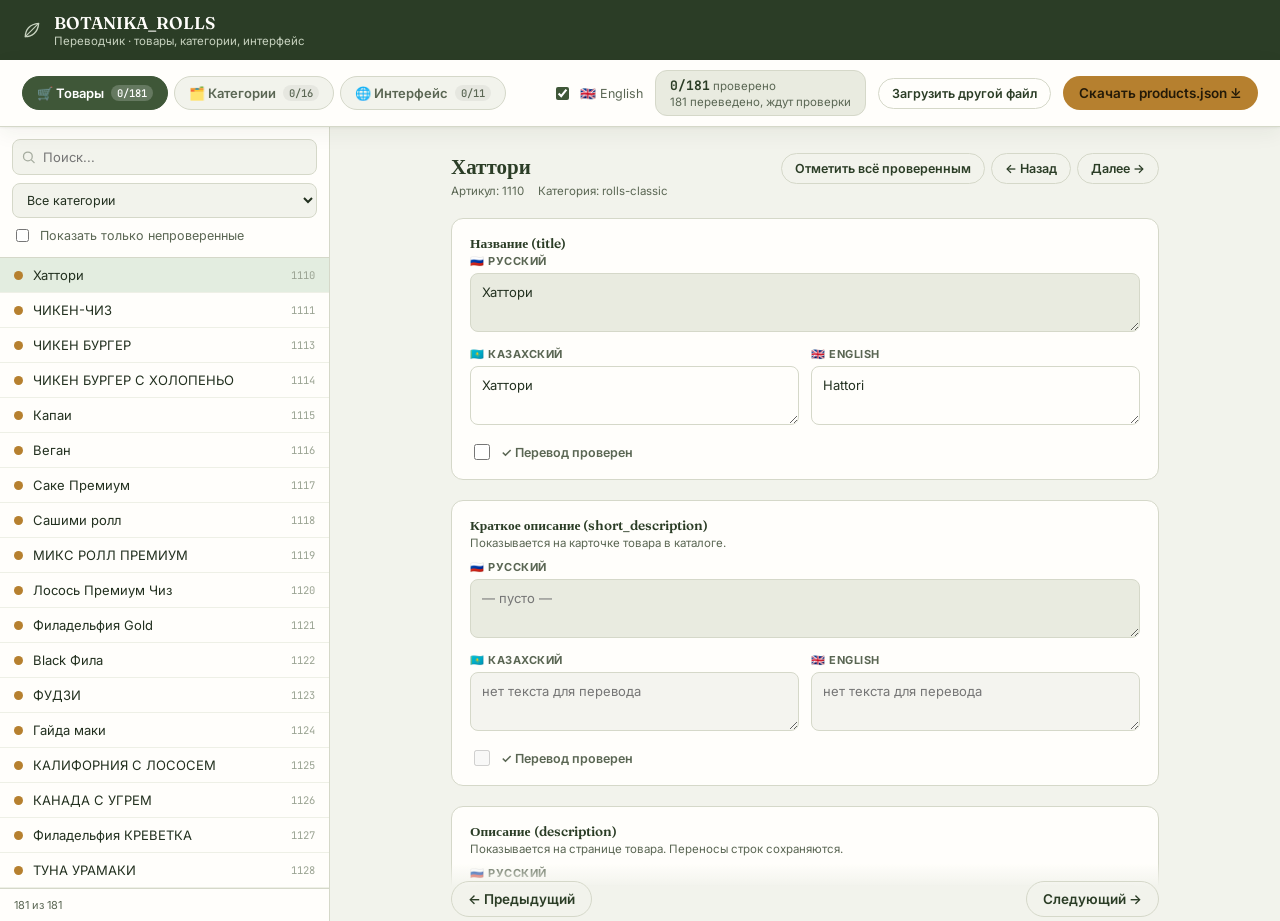
==== commit 1938ded6: "Add files via upload" ====
--- a/translate-products.html
+++ b/translate-products.html
@@ -195,1594 +195,4677 @@
 
   <div class="save-indicator" id="saveIndicator"><span class="dot"></span><span id="saveIndicatorText">Сохранено</span></div>
 
-  <script type="application/json" id="embedded-products">{
-	"//": {
-		"title": "Название товара",
-		"short_description": "Краткое описание отображается только на карточке товара",
-		"description": "Описание отображается на странице товара",
-		"additional_information": [
-			{
-				"title": "Название дополнительной информации (Например \"Вес\")",
-				"value": "Значение дополнительной информации (Например 0.310 kg)"
-			}
-		],
-		"image": "Источник на изображение",
-		"category": "Категории товара. (Больше в \"./categories.json\")",
-		"createdAt": "Дата создания (для сортировки, например \"2026-01-09\" \"год-месяц-день\")",
-		"deleted": true
-	},
-	"1212": {
-		"title": "ЧИКЕН ЧИЗ С ХОЛОПЕНЬО",
-		"short_description": "",
-		"description": "Бургер булочка\nСоус бургер\nАйсберг\nКотлета в панировки\nКонсервированные огурцы\nПомидоры\nЛук красный\nСыр чеддер\nХолопеньо",
-		"additional_information": [{ "title": "Вес", "value": "0.365 kg" }],
-		"image": "1212.jpg",
-		"category": ["burger"]
-	},
-	"1114": {
-		"title": "ЧИКЕН БУРГЕР С ХОЛОПЕНЬО",
-		"short_description": "",
-		"description": "Булочка бургер\nФирменный соус\nАйсберг\nКотлета в панировке\nПомидоры\nЛук красный\nМаринованные огурчики\nХолопеньо",
-		"additional_information": [{ "title": "Вес", "value": "0.345 kg" }],
-		"image": "1114.jpg",
-		"category": ["burger"]
-	},
-	"1113": {
-		"title": "ЧИКЕН БУРГЕР",
-		"short_description": "",
-		"description": "Булочка бургер\nФирменный соус\nАйсберг\nКотлета в панировке\nПомидоры\nЛук красный\nМаринованные огурчики",
-		"additional_information": [{ "title": "Вес", "value": "0.320 kg" }],
-		"image": "1113.jpg",
-		"category": ["burger"]
-	},
-	"1111": {
-		"title": "ЧИКЕН-ЧИЗ",
-		"short_description": "",
-		"description": "Бургер булочка\nСоус бургер\nАйсберг\nКотлета в панировки\nКонсервированные огурцы\nПомидоры\nЛук красный\nСыр чеддер",
-		"additional_information": [{ "title": "Вес", "value": "0.340 kg" }],
-		"image": "1111.jpg",
-		"category": ["burger"]
-	},
-	"1115": {
-		"title": "Капаи",
-		"short_description": "",
-		"description": "Рис\nНори\nТворожный сыр\nПомидор\nОгурец\nСоус унаги\nЗеленый лук",
-		"additional_information": [],
-		"image": "1115.jpg",
-		"category": ["rolls-classic"]
-	},
-	"1116": {
-		"title": "Веган",
-		"short_description": "",
-		"description": "Рис\nНори\nТворожный сыр\nАйсберг\nПерец болгарский\nПомидор\nОгурец",
-		"additional_information": [],
-		"image": "1116.jpg",
-		"category": ["rolls-classic"]
-	},
-	"1117": {
-		"title": "Саке Премиум",
-		"short_description": "",
-		"description": "Рис\nНори\nЛосось\nТворожный сыр\nОгурец",
-		"additional_information": [],
-		"image": "1117.jpg",
-		"category": ["rolls-classic"]
-	},
-	"1118": {
-		"title": "Сашими ролл",
-		"short_description": "",
-		"description": "Рисовая бумага\nСемга\nНори\nОгурец\nТунец\nЗеленый лук",
-		"additional_information": [],
-		"image": "1118.jpg",
-		"category": ["rolls-classic"]
-	},
-	"1119": {
-		"title": "МИКС РОЛЛ ПРЕМИУМ",
-		"short_description": "",
-		"description": "Нори\nЛосось\nЧеддер\nМассаго красная\nОгурец",
-		"additional_information": [],
-		"image": "1119.jpg",
-		"category": ["rolls-classic"]
-	},
-	"1110": {
-		"title": "Хаттори",
-		"short_description": "",
-		"description": "Рис красный\nОгурец\nТунец\nМассаго черная\nСыр творожный\nПищевое золото",
-		"additional_information": [],
-		"image": "1110.jpg",
-		"category": ["rolls-classic"]
-	},
-	"1120": {
-		"title": "Лосось Премиум Чиз",
-		"short_description": "",
-		"description": "Рис\nНори\nЛосось\nОгурец\nКреветка\nЧеддер\nШапочка семги\nСырный соус\nУнаги соус",
-		"additional_information": [],
-		"image": "1120.jpg",
-		"category": ["rolls-classic"]
-	},
-	"1121": {
-		"title": "Филадельфия Gold",
-		"short_description": "",
-		"description": "Рис\nТворожный сыр\nЛосось\nНори\nПищевое золото\nЧерная массаго",
-		"additional_information": [],
-		"image": "1121.jpg",
-		"category": ["rolls-classic"]
-	},
-	"1122": {
-		"title": "Black Фила",
-		"short_description": "",
-		"description": "Рис\nНори\nТворожный сыр\nОмлет\nАвокадо\nЛосось\nСалат чука\nСоус спайси",
-		"additional_information": [],
-		"image": "1122.jpg",
-		"category": ["rolls-classic"]
-	},
-	"1123": {
-		"title": "ФУДЗИ",
-		"short_description": "",
-		"description": "Рис\nНори\nТворожный сыр\nЛосось\nОгурец\nВ кунжуте\nСалат чука",
-		"additional_information": [],
-		"image": "1123.jpg",
-		"category": ["rolls-classic"]
-	},
-	"1124": {
-		"title": "Гайда маки",
-		"short_description": "",
-		"description": "Рис\nНори\nТворожный сыр\nКреветка тигровая\nМасаго красная\nМасаго зеленая\n(4кусочка в красной 4в зеленой)",
-		"additional_information": [],
-		"image": "1124.jpg",
-		"category": ["rolls-classic"]
-	},
-	"1125": {
-		"title": "КАЛИФОРНИЯ С ЛОСОСЕМ",
-		"short_description": "",
-		"description": "Рис\nНори\nТворожный сыр\nЛосось\nАвокадо\nОгурец\nМасаго красная\nКунжут",
-		"additional_information": [{ "title": "Вес ролла", "value": "0.255 kg" }],
-		"image": "1125.jpg",
-		"category": ["rolls-classic"]
-	},
-	"1126": {
-		"title": "КАНАДА С УГРЕМ",
-		"short_description": "",
-		"description": "Рис\nНори\nТворожный сыр\nУгорь шапка\nАвокадо\nОгурец\nУнаги соус\nКунжут",
-		"additional_information": [{ "title": "Вес ролла", "value": "0.285 kg" }],
-		"image": "1126.jpg",
-		"category": ["rolls-classic"]
-	},
-	"1127": {
-		"title": "Филадельфия КРЕВЕТКА",
-		"short_description": "",
-		"description": "Рис\nНори\nТворожный сыр\nАвокадо\nКреветка тигровая\nМассаго красная",
-		"additional_information": [{ "title": "Вес ролла", "value": "0.245 kg" }],
-		"image": "1127.jpg",
-		"category": ["rolls-classic"]
-	},
-	"1128": {
-		"title": "ТУНА УРАМАКИ",
-		"short_description": "",
-		"description": "Рис\nНори\nТворожный сыр\nТунец шапка\nАвокадо\nОгурец\nКунжут унаги",
-		"additional_information": [{ "title": "Вес ролла", "value": "0.270 kg" }],
-		"image": "1128.jpg",
-		"category": ["rolls-classic"]
-	},
-	"1129": {
-		"title": "БЕКОН ЧИЗ ПРЕМИУМ",
-		"short_description": "",
-		"description": "Рис\nНори\nТворожный сыр\nБекон\nОмлет тамаго\nСыр чеддер\nСоус спайси",
-		"additional_information": [{ "title": "Вес ролла", "value": "0.270 kg" }],
-		"image": "1129.jpg",
-		"category": ["rolls-classic"]
-	},
-	"1130": {
-		"title": "КАЛИФОРНИЯ С КРАБОМ",
-		"short_description": "",
-		"description": "Рис\nНори\nТворожный сыр\nСнежный краб\nАвокадо\nОгурец\nМасаго красная\nКунжут",
-		"additional_information": [{ "title": "Вес ролла", "value": "0.255 kg" }],
-		"image": "1130.jpg",
-		"category": ["rolls-classic"]
-	},
-	"1131": {
-		"title": "Филадельфия премиум",
-		"short_description": "",
-		"description": "Рис\nНори\nТворожный сыр\nСемга\nАвокадо\nОгурец",
-		"additional_information": [{ "title": "Вес ролла", "value": "0.330 kg" }],
-		"image": "1131.jpg",
-		"category": ["rolls-classic"]
-	},
-	"2227": {
-		"title": "Эскалар",
-		"short_description": "",
-		"description": "Рис\nНори\nСыр\nКреветка\nОгурец\nЭскалар копченый",
-		"additional_information": [],
-		"image": "2227.jpg",
-		"category": ["rolls-classic"]
-	},
-	"2228": {
-		"title": "Одари",
-		"short_description": "",
-		"description": "Рис\nНори\nОгурец\nСыр креметте\nЛосось\nТунец\nУгорь",
-		"additional_information": [],
-		"image": "2228.jpg",
-		"category": ["rolls-classic"]
-	},
-	"2229": {
-		"title": "Бонито",
-		"short_description": "",
-		"description": "Бонито\nРис\nНори\nСыр креметте\nТенец\nОгурец\nСтружка тунца",
-		"additional_information": [],
-		"image": "2229.jpg",
-		"category": ["rolls-classic"]
-	},
-	"2230": {
-		"title": "Дорама",
-		"short_description": "",
-		"description": "Окрашенный рис\nСыр Филадельфия\nОгурец\nЛосось\nМассаго Черная\nПищевое золото",
-		"additional_information": [],
-		"image": "2230.jpg",
-		"category": ["rolls-classic"]
-	},
-	"1132": {
-		"title": "Красный дракон",
-		"short_description": "",
-		"description": "Рис\nНори\nТворожный сыр\nУгорь\nОгурец\nСоус свит Чили",
-		"additional_information": [],
-		"image": "1132.jpg",
-		"category": ["rolls-classic"]
-	},
-	"1133": {
-		"title": "ЭБИ ТЕМПУРА",
-		"short_description": "",
-		"description": "Красный рис\nСыр творожный\nОгурец\nКреветка\nНори\nПанировка",
-		"additional_information": [],
-		"image": "1133.jpg",
-		"category": ["rolls-tempura"]
-	},
-	"1134": {
-		"title": "ТЕМПУРА С УГРЕМ",
-		"short_description": "",
-		"description": "Рис\nНори\nТворожный сыр\nУгорь\nАвокадо",
-		"additional_information": [],
-		"image": "1134.jpg",
-		"category": ["rolls-tempura"]
-	},
-	"1135": {
-		"title": "ТЕМПУРА БАНЗАЙ",
-		"short_description": "",
-		"description": "Рис\nНори\nТворожный сыр\nКреветка\nМассаго\nОгурец",
-		"additional_information": [],
-		"image": "1135.jpg",
-		"category": ["rolls-tempura"]
-	},
-	"1136": {
-		"title": "ТЕМПУРА С БЕКОНОМ",
-		"short_description": "",
-		"description": "Рис\nНори\nТворожный сыр\nБекон\nОгурец\nСыр чеддер",
-		"additional_information": [],
-		"image": "1136.jpg",
-		"category": ["rolls-tempura"]
-	},
-	"1137": {
-		"title": "ТЕМПУРА ЦЕЗАРЬ",
-		"short_description": "",
-		"description": "Рис\nНори\nТворожный сыр\nАйсберг\nОгурец\nКурочка",
-		"additional_information": [],
-		"image": "1137.jpg",
-		"category": ["rolls-tempura"]
-	},
-	"2220": {
-		"title": "Филадельфия Гриль",
-		"short_description": "",
-		"description": "Рис\nНори\nОгурец\nСыр\nЛосось гриль",
-		"additional_information": [],
-		"image": "2220.jpg",
-		"category": ["rolls-classic"]
-	},
-	"2223": {
-		"title": "Саке темпура",
-		"short_description": "",
-		"description": "Рис\nНори\nЛосось\nОгурец\nСыр",
-		"additional_information": [],
-		"image": "2223.jpg",
-		"category": ["rolls-tempura"]
-	},
-	"2224": {
-		"title": "Темпура с тунцом",
-		"short_description": "",
-		"description": "Рис\nНори\nСыр креметте\nОгурец\nТунец\nСтружка тунца",
-		"additional_information": [],
-		"image": "2224.jpg",
-		"category": ["rolls-tempura"]
-	},
-	"1138": {
-		"title": "ЗАПЕЧЕННЫЙ С ТУНЦОМ 🌶",
-		"short_description": "",
-		"description": "Рис\nНори\nТворожный сыр\nТунец\nОгурец\nОмлет тамаго\nМасаго красная\nУнаги, Кунжут сверху",
-		"additional_information": [{ "title": "Вес ролла", "value": "0.260 kg" }],
-		"image": "1138.jpg",
-		"category": ["rolls-baked"]
-	},
-	"1139": {
-		"title": "ЗАПЕЧЕННЫЙ С УГРЕМ И ЛОСОСЕМ 🌶",
-		"short_description": "",
-		"description": "Рис\nНори\nТворожный сыр\nЛосось\nОгурец\nУгорь\nМасаго красная\nМоцарелла\nУнаги, Кунжут сверху",
-		"additional_information": [{ "title": "Вес ролла", "value": "0.285 kg" }],
-		"image": "1139.jpg",
-		"category": ["rolls-baked"]
-	},
-	"1140": {
-		"title": "Запеченный цезарь 🌶",
-		"short_description": "",
-		"description": "Рис\nНори\nТворожный сыр\nКурица\nОгурец\nСпайси шапка\nУнаги, Кунжут",
-		"additional_information": [{ "title": "Вес ролла", "value": "0.285 kg" }],
-		"image": "1140.jpg",
-		"category": ["rolls-baked"]
-	},
-	"1141": {
-		"title": "ЗАПЕЧЕННЫЙ С ЛОСОСЕМ 🌶",
-		"short_description": "",
-		"description": "Рис\nНори\nТворожный сыр\nЛосось\nОгурец\nОмлет тамаго\nМасаго красная\nУнаги, Кунжут",
-		"additional_information": [{ "title": "Вес ролла", "value": "0.290 kg" }],
-		"image": "1141.jpg",
-		"category": ["rolls-baked"]
-	},
-	"1142": {
-		"title": "ЗАПЕЧЕННЫЕ С МИДИЯМИ 🌶",
-		"short_description": "",
-		"description": "Рис\nНори\nТворожный сыр\nМидии\nОмлет тамаго\nМасаго зеленая\nУнаги, Кунжут",
-		"additional_information": [{ "title": "Вес ролла", "value": "0.245 kg" }],
-		"image": "1142.jpg",
-		"category": ["rolls-baked"]
-	},
-	"2225": {
-		"title": "Запеченный в кунжуте с креветкой",
-		"short_description": "",
-		"description": "Рис\nНори\nОгурец\nСнежный краб\nСыр\nОмлет\nКреветка\nКунжут\nСоус унаги",
-		"additional_information": [],
-		"image": "2225.png",
-		"category": ["rolls-baked"]
-	},
-	"2226": {
-		"title": "ЗАПЕЧЕННЫЙ С УГРЕМ",
-		"short_description": "",
-		"description": "Рис\nНори\nУгорь\nСыр творожный\nОмлет\nМассаго\nСоус запеченный",
-		"additional_information": [],
-		"image": "2226.jpg",
-		"category": ["rolls-baked"]
-	},
-	"1143": {
-		"title": "МИНИ С МИДИЯМИ",
-		"short_description": "",
-		"description": "Рис\nНори\nМидии\nСоус шапка",
-		"additional_information": [],
-		"image": "1143.jpg",
-		"category": ["rolls-mini"]
-	},
-	"1144": {
-		"title": "МИНИ С ЛОСОСЕМ",
-		"short_description": "",
-		"description": "Рис\nНори\nЛосось\nСырная шапочка",
-		"additional_information": [],
-		"image": "1144.jpg",
-		"category": ["rolls-mini"]
-	},
-	"1145": {
-		"title": "МИНИ С УГРЕМ",
-		"short_description": "",
-		"description": "Рис\nНори\nУгорь\nУнаги\nКунжут",
-		"additional_information": [],
-		"image": "1145.jpg",
-		"category": ["rolls-mini"]
-	},
-	"1146": {
-		"title": "МИНИ С АВОКАДО",
-		"short_description": "",
-		"description": "Рис\nНори\nАвокадо\nСырная шапочка",
-		"additional_information": [],
-		"image": "1146.jpg",
-		"category": ["rolls-mini"]
-	},
-	"1147": {
-		"title": "МИНИ С ТУНЦОМ",
-		"short_description": "",
-		"description": "Рис\nНори\nТунец\nСоус шапка",
-		"additional_information": [],
-		"image": "1147.jpg",
-		"category": ["rolls-mini"]
-	},
-	"1148": {
-		"title": "МИНИ С ОГУРЦОМ",
-		"short_description": "",
-		"description": "Рис\nНори\nОгурец\nСырная шапочка",
-		"additional_information": [],
-		"image": "1148.jpg",
-		"category": ["rolls-mini"]
-	},
-	"1150": {
-		"title": "ХОКАЙДО",
-		"short_description": "",
-		"description": "Филадельфия с креветкой\nКалифорния классик\nГайда маки\nКалифорния с лососем\nТуна урамаки",
-		"additional_information": [{ "title": "Вес набора", "value": "1.260 kg" }],
-		"image": "1150.jpg",
-		"category": ["sets-classic"]
-	},
-	"1151": {
-		"title": "ГАЙДЗЕН",
-		"short_description": "",
-		"description": "Филадельфия\nКанада\nКалифорния классик\nКалифорния с лососем\nБекон чиз\nГейша",
-		"additional_information": [{ "title": "Вес набора", "value": "1.660 kg" }],
-		"image": "1151.jpg",
-		"category": ["sets-classic"]
-	},
-	"1152": {
-		"title": "Токио Люкс",
-		"short_description": "",
-		"description": "Мини с угрем 8\nМини с тунцом 8\nМини с лососем 8\nСуши лосось 2\nСуши с креветкой 2\nГункан с лососем 4\nСашими 8\nМикс ролл 8",
-		"additional_information": [],
-		"image": "1152.jpg",
-		"category": ["sets-classic"]
-	},
-	"1153": {
-		"title": "Ханами",
-		"short_description": "",
-		"description": "Филадельфия премиум 8 шт.\nBLACK фила 8 шт.\nФиладельфия GOLD 8 шт.",
-		"additional_information": [],
-		"image": "1153.jpg",
-		"category": ["sets-classic"]
-	},
-	"1154": {
-		"title": "Сет Сёгун",
-		"short_description": "",
-		"description": "Гункан с лососем в соусе спайси 10 штук\nГункан с угрём и массагой 4 штуки\nСуши с креветкой 2 шт.\nСуши с лососем 2 штуки\nСуши с угрём 2 штуки",
-		"additional_information": [],
-		"image": "1154.jpg",
-		"category": ["sets-classic"]
-	},
-	"1155": {
-		"title": "АМЕРИКА",
-		"short_description": "",
-		"description": "Филадельфия\nКанада\nКалифорния классик\nМини с лососем\nМини с мидиями",
-		"additional_information": [{ "title": "Вес набора", "value": "1.130 kg" }],
-		"image": "1155.jpg",
-		"category": ["sets-classic"]
-	},
-	"2222": {
-		"title": "Нигири",
-		"short_description": "",
-		"description": "Гунканы снежным крабом 3\nТунцом 4\nКреветкой 3\nУгорь 2\nСуши с лососем 2 шт.\nЛососем гриль 2 шт.",
-		"additional_information": [],
-		"image": "2222.jpg",
-		"category": ["sets-classic"]
-	},
-	"1156": {
-		"title": "СУМО",
-		"short_description": "",
-		"description": "Хотатэ фрай\nЦезарь\nБанзай темпура\nЗапеченный с мидиями",
-		"additional_information": [{ "title": "Вес набора", "value": "1.100 kg" }],
-		"image": "1156.jpg",
-		"category": ["sets-baked"]
-	},
-	"1157": {
-		"title": "СЕНСЕЙ",
-		"short_description": "",
-		"description": "Запеченный цезарь\nЗапеченный с лососем\nТемпура с беконом\nБанзай темпура",
-		"additional_information": [{ "title": "Вес набора", "value": "1.150 kg" }],
-		"image": "1157.jpg",
-		"category": ["sets-baked"]
-	},
-	"1158": {
-		"title": "ТЕМПУРА МЕГА",
-		"short_description": "",
-		"description": "Темпура с беконом\nТемпура с угрем\nБанзай темпура\nЦезарь темпура\nХотатэ фрай",
-		"additional_information": [],
-		"image": "1158.jpg",
-		"category": ["sets-baked"]
-	},
-	"1159": {
-		"title": "ТРИАДА",
-		"short_description": "",
-		"description": "Запеченный с лососем\nЗапеченный с мидиями\nЗапеченный с тунцом",
-		"additional_information": [],
-		"image": "1159.jpg",
-		"category": ["sets-baked"]
-	},
-	"1160": {
-		"title": "Сакура",
-		"short_description": "",
-		"description": "Black фила\nДорамма\nЗапеченный с лососем\nМини с огурцом\nТемпура бекон",
-		"additional_information": [],
-		"image": "1160.jpg",
-		"category": ["sets-mix"]
-	},
-	"1161": {
-		"title": "МАЦУО МОНРО",
-		"short_description": "",
-		"description": "Филадельфия премиум\nКанада\nЦезарь запеченный\nСуши с креветкой 2 шт.",
-		"additional_information": [{ "title": "Вес набора", "value": "0.985 kg" }],
-		"image": "1161.jpg",
-		"category": ["sets-mix"]
-	},
-	"1162": {
-		"title": "АЗИЯ",
-		"short_description": "",
-		"description": "Банзай темпура\nЗапеченный с угрем\nБекон чиз\nКанада\nМини с тунцом спайси",
-		"additional_information": [{ "title": "Вес набора", "value": "1.235 kg" }],
-		"image": "1162.jpg",
-		"category": ["sets-mix"]
-	},
-	"1163": {
-		"title": "ФУТУРАМА",
-		"short_description": "",
-		"description": "Филадельфия\nКалифорния классик\nКалифорния с лососем\nКанада\nЗапеченный с угрем\nЗапеченный с мидиями\nТемпура с беконом\nФудзи в кунжуте",
-		"additional_information": [{ "title": "Вес набора", "value": "2.210 kg" }],
-		"image": "1163.jpg",
-		"category": ["sets-mix"]
-	},
-	"1164": {
-		"title": "ФУДЗИЯМА",
-		"short_description": "",
-		"description": "Гайда маки\nТуна урамаки\nТемпура с беконом\nЦезарь\nМини авокадо",
-		"additional_information": [{ "title": "Вес набора", "value": "0.935 kg" }],
-		"image": "1164.jpg",
-		"category": ["sets-mix"]
-	},
-	"1165": {
-		"title": "ХАКУ",
-		"short_description": "",
-		"description": "Филадельфия премиум\nКалифорния мега краб\nБекон чиз премиум\nЗапеченный лосось премиум\nЦезарь ролл премиум",
-		"additional_information": [{ "title": "Вес набора", "value": "1.440 kg" }],
-		"image": "1165.jpg",
-		"category": ["sets-mix"]
-	},
-	"2221": {
-		"title": "АВЕНЮ",
-		"short_description": "",
-		"description": "Фила гриль\nТуна прайм\nЗапеченный в кунжуте с креветкой\nСуши с лососем 1\nСуши с тунцом 1\nСуши лосось гриль 1",
-		"additional_information": [],
-		"image": "2221.jpg",
-		"category": ["sets-mix"]
-	},
-	"1170": {
-		"title": "RONIN",
-		"short_description": "",
-		"description": "Фила-лайт\nТори с лососем\nСаке-темпура\nЗапеченный с лососем",
-		"additional_information": [],
-		"image": "1170.jpg",
-		"category": ["sets-lite"]
-	},
-	"1171": {
-		"title": "ДУЭТ",
-		"short_description": "",
-		"description": "Фила-лайт\nЗапеченный с курицей\nФри\nМорс 2",
-		"additional_information": [],
-		"image": "1171.jpg",
-		"category": ["sets-lite"]
-	},
-	"1172": {
-		"title": "ЛЕДИ-WHITE",
-		"short_description": "",
-		"description": "Фила-лайт\nКалифорния\nТемпура с курицей\nКаппа-маки\nПицца-маргарита",
-		"additional_information": [],
-		"image": "1172.jpg",
-		"category": ["sets-lite"]
-	},
-	"1173": {
-		"title": "ОРИ-НОРИ",
-		"short_description": "",
-		"description": "Темпура с курицей\nЗапеченный с курицей\nСаке темпура\nЗапеченный саке-маки\nФри 2 п",
-		"additional_information": [],
-		"image": "1173.jpg",
-		"category": ["sets-lite"]
-	},
-	"1174": {
-		"title": "BIG-PARTY",
-		"short_description": "",
-		"description": "Фила-лайт\nТемпура с курицей\nСаке-маки\nЗапеченный саке-маки\nТори с лососем\nНаггетсы 1п",
-		"additional_information": [],
-		"image": "1174.jpg",
-		"category": ["sets-lite"]
-	},
-	"1180": {
-		"title": "МАРГАРИТА",
-		"short_description": "",
-		"description": "Тесто\nПицца соус\nМоцарелла\nТоматы",
-		"additional_information": [],
-		"image": "1180.jpg",
-		"category": ["pizza"]
-	},
-	"1181": {
-		"title": "СТАФФ С ЛОСОСЕМ МИНИ",
-		"short_description": "",
-		"description": "Сыр рикотта\nСыр моцарелла\nШпинат\nЛосось\nЛимон",
-		"additional_information": [],
-		"image": "1181.jpg",
-		"category": ["pizza"]
-	},
-	"1182": {
-		"title": "ПИЦЦА «STAFF С ЛОСОСЕМ»",
-		"short_description": "",
-		"description": "Нежное тесто\nСыр рикотта\nСыр моцарелла\nШпинат\nЛосось\nСпеции",
-		"additional_information": [],
-		"image": "1182.jpg",
-		"category": ["pizza"]
-	},
-	"1183": {
-		"title": "ГАВАЙСКАЯ",
-		"short_description": "",
-		"description": "Тесто\nСливочный соус\nАнанас консервированный\nКурица копченая\nМоцарелла",
-		"additional_information": [],
-		"image": "1183.jpg",
-		"category": ["pizza"]
-	},
-	"1184": {
-		"title": "КУРИЦА+ГРИБЫ",
-		"short_description": "",
-		"description": "Тесто\nСливочный соус\nМоцарелла\nКурица\nШампиньоны\nСухой чеснок\nСырный соус",
-		"additional_information": [],
-		"image": "1184.jpg",
-		"category": ["pizza"]
-	},
-	"1185": {
-		"title": "ДИАБЛО",
-		"short_description": "",
-		"description": "Тесто\nПицца соус\nМоцарелла\nКурица копченая\nПепперони\nЧерри\nМаслины\nХолопеньо\nСоус",
-		"additional_information": [],
-		"image": "1185.jpg",
-		"category": ["pizza"]
-	},
-	"1186": {
-		"title": "Вегетарианская пицца",
-		"short_description": "",
-		"description": "Тесто\nТоматный соус\nБолгарский перец\nПомидоры\nШампиньоны\nБрокколи\nМаслины\nСыр моцарелла",
-		"additional_information": [],
-		"image": "1186.jpg",
-		"category": ["pizza"]
-	},
-	"1187": {
-		"title": "МОРСКОЙ КОКТЕЙЛЬ",
-		"short_description": "",
-		"description": "Тесто\nСливочный соус\nСыр моцарелла\nТигровые креветки\nНежнейшая семга\nБрокколи\nМаслины",
-		"additional_information": [],
-		"image": "1187.jpg",
-		"category": ["pizza"]
-	},
-	"1188": {
-		"title": "СОЧНЫЙ БЕКОН",
-		"short_description": "",
-		"description": "Тесто\nСыр моцарелла\nБекон\nСалями\nКрасный лук",
-		"additional_information": [],
-		"image": "1188.jpg",
-		"category": ["pizza"]
-	},
-	"1189": {
-		"title": "ЧЕТЫРЕ СЫРА",
-		"short_description": "",
-		"description": "Тесто\nСливочный соус\nМоцарелла\nСыр пармезан\nСыр сливочный\nСыр чеддер",
-		"additional_information": [],
-		"image": "1189.jpg",
-		"category": ["pizza"]
-	},
-	"1190": {
-		"title": "ПИКАНТНАЯ КУРОЧКА",
-		"short_description": "",
-		"description": "Тесто\nПицца соус\nМоцарелла\nФиле курочки\nШампиньоны\nТоматы\nБрокколи\nПикантное масло",
-		"additional_information": [],
-		"image": "1190.jpg",
-		"category": ["pizza"]
-	},
-	"1191": {
-		"title": "ПЕПЕРОНИ",
-		"short_description": "",
-		"description": "Тесто\nПицца соус\nМоцарелла\nКолбаски салями\nМаслины",
-		"additional_information": [],
-		"image": "1191.jpg",
-		"category": ["pizza"]
-	},
-	"2231": {
-		"title": "КУРИЦА БЕКОН",
-		"short_description": "",
-		"description": "Белый соус\nМоцарелла\nКопченная грудка\nБекон «шашки»\nСоус сливочно чесночный",
-		"additional_information": [],
-		"image": "2231.jpg",
-		"category": ["pizza"]
-	},
-	"2232": {
-		"title": "ЦАРСКАЯ",
-		"short_description": "",
-		"description": "Томатный соус\nМоцарелла\nШампиньоны\nПепперони\nБолгарский перец\nКопченная грудка\nСоус bbq",
-		"additional_information": [],
-		"image": "2232.jpg",
-		"category": ["pizza"]
-	},
-	"1192": {
-		"title": "КРЕВЕТКИ В КЛЯРЕ",
-		"short_description": "",
-		"description": "Тигровые креветки в хрустящей панировки\nС соусом сладкий чили\n6 шт.",
-		"additional_information": [],
-		"image": "1192.jpg",
-		"category": ["snacks"]
-	},
-	"1193": {
-		"title": "НАГГЕТСЫ",
-		"short_description": "",
-		"description": "Сочные куриное филе в панировке\nПорция 6 кусочков",
-		"additional_information": [],
-		"image": "1193.jpg",
-		"category": ["snacks"]
-	},
-	"1194": {
-		"title": "ФРИ",
-		"short_description": "",
-		"description": "Манящий вкус картофеля, порадует не только детишек, но и взрослых",
-		"additional_information": [{ "title": "Вес", "value": "0.150 kg" }],
-		"image": "1194.jpg",
-		"category": ["snacks"]
-	},
-	"1195": {
-		"title": "ТОМ ЯМ С МОРЕПРОДУКТАМИ",
-		"short_description": "",
-		"description": "Бульон том ям\nШампиньоны\nПомидоры черри\nКальмары\nТигровые креветки\nЛистики лайма\nДополнения рис",
-		"additional_information": [],
-		"image": "1195.jpg",
-		"category": ["soups"]
-	},
-	"1196": {
-		"title": "ТОМ ЯМ С КУРИЦЕЙ",
-		"short_description": "",
-		"description": "Бульон том ям\nШампиньоны\nТоматы черри\nФиле курочки\nЛистики лайма\nДополнения рис",
-		"additional_information": [],
-		"image": "1196.jpg",
-		"category": ["soups"]
-	},
-	"1197": {
-		"title": "Удон с говядиной в соусе терияки",
-		"short_description": "",
-		"description": "Лапша Удон\nВырезка говядины\nБолгарский перец\nМорковь\nЛук репчатый\nСоус Терияки",
-		"additional_information": [],
-		"image": "1197.jpg",
-		"category": ["pastes"]
-	},
-	"1198": {
-		"title": "Вок в кунжутном соусе с курицей и овощами",
-		"short_description": "",
-		"description": "Лапша Удон\nКуриное филе\nБолгарский перец\nМорковь\nРепчатый лук\nСоус орехово-кунжутный",
-		"additional_information": [],
-		"image": "1198.jpg",
-		"category": ["pastes"]
-	},
-	"1199": {
-		"title": "Вок в сливочном соусе с курицей и грибами",
-		"short_description": "",
-		"description": "Лапша удон\nКуриное филе\nШампиньоны\nСливки\nРепчатый лук",
-		"additional_information": [],
-		"image": "1199.jpg",
-		"category": ["pastes"]
-	},
-	"1210": {
-		"title": "Поке",
-		"short_description": "",
-		"description": "Рис\nЛосось\nАвокадо\nОгурец\nТоматы черри\nРедис\nСалат чука\nМикрозелень\nСоус",
-		"additional_information": [],
-		"image": "1210.jpg",
-		"category": ["poke"]
-	},
-	"1211": {
-		"title": "ПОКЕ НА ЗАВТРАК",
-		"short_description": "",
-		"description": "РИС\nБЕЛАЯ ФАСОЛЬ\nЖАРЕННОЕ ЯЙЦО\nБЕКОН\nТоматы\nСоус\nОГУРЕЦ\nСАЛАТ «ЧУКА»",
-		"additional_information": [],
-		"image": "1211.png",
-		"category": ["poke"]
-	},
-	"4444": {
-		"title": "Фруктовая пицца",
-		"short_description": "",
-		"description": "Сладкая клубника\nТропический ананас\nНежный банан\nСочная клюква",
-		"additional_information": [],
-		"image": "4444.jpg",
-		"category": ["desserts"]
-	},
-	"4441": {
-		"title": "НАСЛАЖДЕНИЯ",
-		"short_description": "",
-		"description": "Рисовая бумага\nНежнейший шоколадный крем\nБанан\nАпельсин\nКлюква",
-		"additional_information": [],
-		"image": "4441.jpg",
-		"category": ["desserts"]
-	},
-	"4443": {
-		"title": "ВОДА БЕЗ ГАЗА",
-		"short_description": "",
-		"description": "",
-		"additional_information": [{ "title": "Объем", "value": "0.5 литра" }],
-		"image": "4443.jpg",
-		"category": ["drinks"]
-	},
-	"4445": {
-		"title": "ГАЗИРОВАННАЯ ВОДА",
-		"short_description": "",
-		"description": "",
-		"additional_information": [{ "title": "Объем", "value": "0.5 л" }],
-		"image": "4445.jpg",
-		"category": ["drinks"]
-	},
-	"4446": {
-		"title": "КОЛА",
-		"short_description": "",
-		"description": "Напиток Coca-Cola газированный",
-		"additional_information": [{ "title": "Объем", "value": "0.5 л" }],
-		"image": "4446.jpg",
-		"category": ["drinks"]
-	},
-	"4447": {
-		"title": "МОРС КЛЮКВА",
-		"short_description": "",
-		"description": "МОРС КЛЮКА НАТУРАЛЬНЫЙ",
-		"additional_information": [{ "title": "Объем", "value": "0.5 л" }],
-		"image": "4447.jpg",
-		"category": ["drinks"]
-	},
-	"4448": {
-		"title": "МОРС ОБЛЕПИХА",
-		"short_description": "",
-		"description": "МОРС ИЗ ЯГОД ОБЛЕПИХИ",
-		"additional_information": [{ "title": "Объем", "value": "0.5 л" }],
-		"image": "4448.jpg",
-		"category": ["drinks"]
-	},
-	"4449": {
-		"title": "СОК АПЕЛЬСИНОВЫЙ PIKO",
-		"short_description": "",
-		"description": "АПЕЛЬСИН",
-		"additional_information": [{ "title": "Объем", "value": "1 л" }],
-		"image": "4449.jpg",
-		"category": ["drinks"]
-	},
-	"4451": {
-		"title": "СОК ЯБЛОКО PIKO",
-		"short_description": "",
-		"description": "ЯБЛОКО",
-		"additional_information": [{ "title": "Объем", "value": "1 л" }],
-		"image": "4451.jpg",
-		"category": ["drinks"]
-	},
-	"4452": {
-		"title": "СОК МУЛЬТИФРУКТ PIKO MINI",
-		"short_description": "",
-		"description": "МУЛЬТИФРУКТ",
-		"additional_information": [{ "title": "Объем", "value": "0.2 л" }],
-		"image": "4452.jpg",
-		"category": ["drinks"]
-	},
-	"4453": {
-		"title": "СОК ЯБЛОКО PIKO MINI",
-		"short_description": "",
-		"description": "ЯБЛОКО",
-		"additional_information": [{ "title": "Объем", "value": "0.2 л" }],
-		"image": "4453.jpg",
-		"category": ["drinks"]
-	},
-	"4454": {
-		"title": "BBQ СОУС",
-		"short_description": "",
-		"description": "СОУС BBQ",
-		"additional_information": [],
-		"image": "4454.jpg",
-		"category": ["sauces"]
-	},
-	"4455": {
-		"title": "СОУС ТОМАТНЫЙ",
-		"short_description": "",
-		"description": "СОУС ТОМАТНЫЙ КЕТЧУП",
-		"additional_information": [],
-		"image": "4455.jpg",
-		"category": ["sauces"]
-	},
-	"4456": {
-		"title": "ОРЕХОВО-КУНЖУТНЫЙ СОУС",
-		"short_description": "",
-		"description": "",
-		"additional_information": [],
-		"image": "4456.jpg",
-		"category": ["sauces"]
-	},
-	"4457": {
-		"title": "СЛАДКИЙ ЧИЛИ",
-		"short_description": "",
-		"description": "",
-		"additional_information": [],
-		"image": "4457.jpg",
-		"category": ["sauces"]
-	},
-	"4458": {
-		"title": "СОУС СЫРНЫЙ",
-		"short_description": "",
-		"description": "СЫРНЫЙ СОУС НА РАЗЛИВ",
-		"additional_information": [{ "title": "Объем", "value": "0.03 л" }],
-		"image": "4458.jpg",
-		"category": ["sauces"]
-	},
-	"4459": {
-		"title": "ТЕРИЯКИ СОУС",
-		"short_description": "",
-		"description": "",
-		"additional_information": [],
-		"image": "4459.jpg",
-		"category": ["sauces"]
-	},
-	"4460": {
-		"title": "УНАГИ СОУС",
-		"short_description": "",
-		"description": "",
-		"additional_information": [],
-		"image": "4460.jpg",
-		"category": ["sauces"]
-	},
-	"4461": {
-		"title": "ШИРАЧА СОУС",
-		"short_description": "",
-		"description": "",
-		"additional_information": [],
-		"image": "4461.jpg",
-		"category": ["sauces"]
-	},
-	"8000": {
-		"title": "ИНЬ - ЯНЬ",
-		"short_description": "",
-		"description": "Нори – 2\nРис – 0,200\nКраситель черн.красн.– 0,004\nЛосось терияки – 0,030\nМикрозелень – 0,002\nКунжут микс – 0,005\nСыр твор. Красный – 0,020\nУнаги – 0,005",
-		"additional_information": [],
-		"image": "8000.jpg",
-		"category": ["rolls-classic"]
-	},
-	"8001": {
-		"title": "С АПЕЛЬСИНОМ И ЛОСОСЕМ",
-		"short_description": "",
-		"description": "Нори – 1\nРис – 0,130\nСыр творожный – 0,040\nЛосось – 0,050\nАпельсин – 0,040\nСоус манго-айоли – 0,020\nИкра имитация – 0,015\nМикро зелень – 0,005",
-		"additional_information": [],
-		"image": "8001.jpg",
-		"category": ["rolls-classic"]
-	},
-	"8002": {
-		"title": "С КРЕВЕТКОЙ ТЕМПУРА",
-		"short_description": "",
-		"description": "Рис – 0,130\nНори – 0,7\nОгурец – 0,040\nАвокадо – 0,030\nКреветка темпура – 0,085\nСоус манго-айоли – 0,010\nМикрозелень – 0,005\nПищевое золото – 0,001",
-		"additional_information": [],
-		"image": "8002.jpg",
-		"category": ["rolls-classic"]
-	},
-	"8003": {
-		"title": "С ТУНЦОМ И ЛОСОСЕМ",
-		"short_description": "",
-		"description": "Нори – 0,5\nРис – 0,130\nСыр творожный – 0,020\nУгорь – 0,030\nОгурец0,020\nЛосось – 0,030\nТунец – 0,050\nАпельсин – 0,20\nСтружка тунца – 0,010\nТобико – 0,005\nУнаги – 0,010\nМикрозелень – 0,005",
-		"additional_information": [],
-		"image": "8003.jpg",
-		"category": ["rolls-classic"]
-	},
-	"8004": {
-		"title": "МИНИ ЛОСОСЬ ТЕРИЯКИ",
-		"short_description": "",
-		"description": "Нори – 1\nРис – 0,100\nЛосось терияки – 0,040\nСпайси – 0,015\nСтружка тунца – 0,005\nКунжут микс  – 0,005\nМикро зелень – 0,005",
-		"additional_information": [],
-		"image": "8004.jpg",
-		"category": ["rolls-mini"]
-	},
-	"8005": {
-		"title": "С УГРЕМ И КРЕВЕТКОЙ",
-		"short_description": "",
-		"description": "Нори – 0,7\nРис – 0,130\nЛосось – 0,040\nИкра тобико – 0,010\nАвокадо – 0,030\nУгорь – 0,060(слайсы)\nСоус унаги – 0,010\nАрахис дробленный – 0,005\nСоус манго-айоли – 0,010\nМикрозелень – 0,005",
-		"additional_information": [],
-		"image": "8005.jpg",
-		"category": ["rolls-classic"]
-	},
-	"8006": {
-		"title": "КРЫЛО 6 ШТ СОУС БАФФАЛО 🌶",
-		"short_description": "",
-		"description": "Крылья 6 шт.\nПанировка – 0,100\nВода – 0,300\nСоус баффало – 0,100",
-		"additional_information": [],
-		"image": "8006.jpg",
-		"category": ["delicious_wings"]
-	},
-	"8007": {
-		"title": "КРЫЛЬЯ ФРАЙД",
-		"short_description": "",
-		"description": "Крыло 6 шт.\nВода – 0,300\nПанировка – 0,100\nКетчуп – 0,040",
-		"additional_information": [],
-		"image": "8007.jpg",
-		"category": ["delicious_wings"]
-	},
-	"8008": {
-		"title": "КРЫЛЬЯ BBQ",
-		"short_description": "",
-		"description": "Крыло 6 шт.\nВода – 0,300\nПанировка – 0,100\nСоус bbq – 0,100",
-		"additional_information": [],
-		"image": "8008.jpg",
-		"category": ["delicious_wings"]
-	},
-	"9000": {
-		"title": "САЛАТ С КОПЧЕННЫМ УГРЕМ И АПЕЛЬСИНОМ",
-		"short_description": "",
-		"description": "Микс зелени – 0,030\nЧерри – 0,030\nУгорь – 0,045\nАпельсин чист.– 0,050\nСоус свит чили – 0,040\nСтружка миндаля – 0,005",
-		"additional_information": [],
-		"image": "9000.jpg",
-		"category": ["salads"]
-	},
-	"9001": {
-		"title": "САЛАТ С ЛОСОСЕМ И АВОКАДО",
-		"short_description": "",
-		"description": "Микс зелени – 0,030\nЛосось с/с кубик – 0,050\nАвокадо кубик – 0,40\nЧерри – 0,040\nАрахис дробленный – 0,010\nСоус бальзамический – 0,050\nРедис – 0,005",
-		"additional_information": [],
-		"image": "9001.jpg",
-		"category": ["salads"]
-	},
-	"9002": {
-		"title": "САЛАТ ХРУСТ. БАКЛАЖАНЫ",
-		"short_description": "",
-		"description": "Баклажан – 0,150\nКрахмал – 0,080\nЧЕрри – 0,050\nМикс салата – 0,015\nСыр творож – 0,030\nСвит чили – 0,050\nЗемля из маслин – 0,001",
-		"additional_information": [],
-		"image": "9002.jpg",
-		"category": ["salads"]
-	},
-	"9003": {
-		"title": "САЛАТ ЧУККА",
-		"short_description": "",
-		"description": "Чукка водоросли – 0,150\nКунжутно–ореховый с. – 0,050\nЧерри – 0,030\nКунжут – 0,005",
-		"additional_information": [],
-		"image": "9003.jpg",
-		"category": ["salads"]
-	},
-	"9111": {
-		"title": "САНШАЙН СЕТ",
-		"short_description": "",
-		"description": "ТУНЕЦ YELLOWFIN\nТЕРИЯКИ SALMON\nАМАТЕРАСУ\nФЬЮЖИН",
-		"additional_information": [],
-		"image": "9111.png",
-		"category": ["sets-classic"]
-	},
-	"9112": {
-		"title": "ФЬЮЖИН",
-		"short_description": "",
-		"description": "Нори – 0.7\nРис – 130 гр\nСыр – 80 гр\nОгурец – 30 гр\nЛосось – 100 гр\nСыр Чеддер – 40 гр\nСоус угорь – 10 гр\nСоус сырный – 10 гр\nСоус Унаги – 10 гр\nСтружка нори – 2 гр",
-		"additional_information": [],
-		"image": "9112.png",
-		"category": ["rolls-classic"]
-	},
-	"9113": {
-		"title": "АМАТЕРАСУ",
-		"short_description": "",
-		"description": "Нори – 0.7\nРис – 130 гр\nСыр – 80 гр\nЛосось – 50 гр\nМанго – 30 гр\nПищевое золото – 2 листа\nСоус угорь – 10 гр\nНити Чили – 2 гр\nСтружка нори – 2 гр",
-		"additional_information": [],
-		"image": "9113.png",
-		"category": ["rolls-classic"]
-	},
-	"9114": {
-		"title": "ТЕРИЯКИ SALMON",
-		"short_description": "",
-		"description": "Нори – 0,7\nРис – 130 гр\nСыр – 80 гр\nЛосось терияки – 50 гр\nОгурец – 30 гр\nКреветки тигровые – 40 гр\nВяленные томаты – 20 гр\nСвит чили – 15 гр\nКунжут – 5 гр",
-		"additional_information": [],
-		"image": "9114.png",
-		"category": ["rolls-classic"]
-	},
-	"9115": {
-		"title": "ТУНЕЦ YELLOWFIN",
-		"short_description": "",
-		"description": "Нори – 0,7\nРис – 130 гр\nСыр – 80 гр\nТунец – 100 гр\nКреветка темпура – 50 гр\nСоус угорь – 10 гр\nНити Чили – 2 гр\nАрахис – 5 гр",
-		"additional_information": [],
-		"image": "9115.png",
-		"category": ["rolls-classic"]
-	},
-	"9116": {
-		"title": "ГУНКАН СЯКЕ ИКУРА",
-		"short_description": "",
-		"description": "Рис – 25 гр\nЛосось – 30 гр\nИкра лосося – 10 гр",
-		"additional_information": [],
-		"image": "9116.jpg",
-		"category": ["gunkan_and_sushi"]
-	},
-	"0001": {
-		"title": "ГУНКАН СЯКЕ СПАЙСИ",
-		"short_description": "",
-		"description": "Рис – 25 гр\nЛосось спайси – 15 гр\nСвит чили – 5 гр\nИкра лосося – 2 гр",
-		"additional_information": [],
-		"image": "0001.jpg",
-		"category": ["gunkan_and_sushi"]
-	},
-	"0002": {
-		"title": "ГУНКАН С УГРЕМ",
-		"short_description": "",
-		"description": "Рис – 25 гр\nУгорь – 20 гр\nУнаги – 5 гр\nМасаго красная – 2 гр",
-		"additional_information": [],
-		"image": "0002.jpg",
-		"category": ["gunkan_and_sushi"]
-	},
-	"0003": {
-		"title": "СУШИ С УГРЕМ",
-		"short_description": "",
-		"description": "Рис – 25 гр\nУгорь – 25 гр\nУнаги – 5 гр\nКунжут – 2 гр",
-		"additional_information": [],
-		"image": "0003.jpg",
-		"category": ["gunkan_and_sushi"]
-	},
-	"-0003": {
-		"title": "ГУНКАН С ТУНЦОМ",
-		"short_description": "",
-		"description": "Рис – 25 гр\nТунец – 15 гр\nСвит Чили – 5 гр\nСтружка миндаля – 2 гр",
-		"additional_information": [],
-		"image": null,
-		"category": ["gunkan_and_sushi"]
-	},
-	"0004": {
-		"title": "СУШИ С КРЕВЕТКОЙ",
-		"short_description": "",
-		"description": "Рис – 25 гр\nКреветка – 20 гр\nСоус спайси",
-		"additional_information": [],
-		"image": "0004.jpg",
-		"category": ["gunkan_and_sushi"]
-	},
-	"0005": {
-		"title": "ГУНКАН С ЭСКОЛАРОМ",
-		"short_description": "",
-		"description": "Рис – 25 гр\nЭсколар – 15 гр\nБальзамик – 5 гр\nСтружка миндаля",
-		"additional_information": [],
-		"image": null,
-		"category": ["gunkan_and_sushi"],
-		"deleted": true
-	},
-	"0006": {
-		"title": "СУШИ ЛОСОСЬ ГРИЛЬ",
-		"short_description": "",
-		"description": "Рис – 25 гр\nЛосось гриль – 30 гр\nЧерная Масаго – 2 гр\nУнаги – 2 гр\nПищевое золото",
-		"additional_information": [],
-		"image": "0006.jpg",
-		"category": ["gunkan_and_sushi"]
-	},
-	"-0007": {
-		"title": "ГУНКАН С КРАБОМ",
-		"short_description": "",
-		"description": "Рис – 25 гр\nКрабовый микс – 15 гр\nСоус спайси – 5 гр\nКрасная и зеленая Масаго по 5 гр",
-		"additional_information": [],
-		"image": "-0007.jpg",
-		"category": ["gunkan_and_sushi"]
-	},
-	"0008": {
-		"title": "ГУНКАН С КРАБОМ",
-		"short_description": "",
-		"description": "Рис – 25 гр\nКрабовый микс – 15 гр\nСоус спайси – 5 гр\nКрасная Масаго – 2 гр",
-		"additional_information": [],
-		"image": "0008.jpg",
-		"category": ["gunkan_and_sushi"]
-	},
-	"0009": {
-		"title": "СУШИ ЛОСОСЬ",
-		"short_description": "",
-		"description": "Рис – 25 гр\nЛосось – 30 гр\nСоус спайси – 2 гр",
-		"additional_information": [],
-		"image": "0009.jpg",
-		"category": ["gunkan_and_sushi"]
-	},
-	"0010": {
-		"title": "СУШИ С ТУНЦОМ",
-		"short_description": "",
-		"description": "Рис – 25 гр\nТунец – 30 гр\nВасаби – 2 гр\nЧерная Масаго – 2 гр",
-		"additional_information": [],
-		"image": "0010.jpg",
-		"category": ["gunkan_and_sushi"]
-	},
-	"8282": {
-		"title": "КРАКЕН",
-		"short_description": "",
-		"description": "Sunny roll 1 шт.\nКриспи Фиш 1 шт.\nЯки эби 1 шт.\nСуши лосось чиз 2 шт.\nСуши тунец чиз 2 шт.\nСуши эби темпура 2 шт.\nГункан сяке икура 2 шт.",
-		"additional_information": [],
-		"image": "8282.jpg",
-		"category": ["sets-classic"]
-	},
-	"5656": {
-		"title": "СЕТ НАРЦИСС ВАЛЕРА",
-		"short_description": "",
-		"description": "Ролл в манго\nРолл с тунцом в золоте\nРолл в красной масаге\nТар тар из тунца и лосося в рисовых чипсах\nФруктово-ягодный микс",
-		"additional_information": [],
-		"image": "5656.jpg",
-		"category": ["sets-classic"],
-		"createdAt": "2025-10-04"
-	},
-	"3345": {
-		"title": "БУРГЕР С РВАНОЙ ГОВЯДИНОЙ",
-		"short_description": "",
-		"description": "Булочка\nСоус Бургер новый\nАйсберг\nПомидоры\nРванина\nПикули\nЛук красный\nЧеддер\nКартофель пай\nМикс салата",
-		"additional_information": [],
-		"image": "3345.png",
-		"category": ["burger"],
-		"createdAt": "2025-12-03"
-	},
-	"3346": {
-		"title": "ДАБЛ ЧИЗБУРГЕР",
-		"short_description": "",
-		"description": "Барбекю соус\nКрасный лук\nЧеддер 2 шт.\nКотлета\nЧесночный соус\nСалат айсберг\nБулочка",
-		"additional_information": [],
-		"image": "3346.png",
-		"category": ["burger"],
-		"createdAt": "2025-12-03"
-	},
-	"3344": {
-		"title": "БУРГЕР С ВИШНЕВЫМ СОУСОМ",
-		"short_description": "",
-		"description": "Булочка\nСоус Бургер новый\nАйсберг\nРванина\nПомидор\nПикули\nМикс салата\nЧеддер\nСоус вишня",
-		"additional_information": [],
-		"image": "3344.png",
-		"category": ["burger"],
-		"createdAt": "2025-12-03"
-	},
-	"3347": {
-		"title": "МАРГАРИТА КЛАССИЧЕСКАЯ",
-		"short_description": "",
-		"description": "Тесто\nСоус красный\nСыр моцарелла 2 шт.",
-		"additional_information": [],
-		"image": "3347.png",
-		"category": ["pizza"],
-		"createdAt": "2025-12-03"
-	},
-	"3350": {
-		"title": "ПИЦЦА С ОХОТНИЧЬИМИ КОЛБАСКАМИ",
-		"short_description": "",
-		"description": "Тесто\nСоус красный\nСыр моцарелла\nКарбонат\nКолбаски охотничьи\nББК соус",
-		"additional_information": [],
-		"image": "3350.png",
-		"category": ["pizza"],
-		"createdAt": "2025-12-03"
-	},
-	"3348": {
-		"title": "ФРИ С КОПЧЕННОЙ КУРОЙ",
-		"short_description": "",
-		"description": "Фри\nКопченная кура\nЧесночный соус",
-		"additional_information": [],
-		"image": "3348.png",
-		"category": ["snacks"],
-		"createdAt": "2025-12-03"
-	},
-	"3349": {
-		"title": "ФРИ С ОХОТ КОЛБАСКОЙ",
-		"short_description": "",
-		"description": "Фри\nОхотничьи колбаски колечко\nСоус bbq",
-		"additional_information": [],
-		"image": "3349.png",
-		"category": ["snacks"],
-		"createdAt": "2025-12-03"
-	},
-	"3351": {
-		"title": "САЛАТ С ХРУСТЯЩИМИ ШАМПИНЬОНАМИ",
-		"short_description": "",
-		"description": "Шампиньоны\nСоус устричный\nКрахмал\nЧерри\nСвит Чили\nМикс салата\nКинза",
-		"additional_information": [],
-		"image": "3351.png",
-		"category": ["salads"],
-		"createdAt": "2025-12-03"
-	},
-	"3352": {
-		"title": "САЛАТ С АВОКАДО КИНОА",
-		"short_description": "",
-		"description": "Авокадо\nКинула\nМикс салата либо шпинат\nЗаправка цитронет\nЧерри\nАпельсин\nКреветки",
-		"additional_information": [],
-		"image": "3352.png",
-		"category": ["salads"],
-		"createdAt": "2025-12-03"
-	},
-	"5511": {
-		"title": "КОМБО KIDS 1",
-		"short_description": "",
-		"description": "Пицца курица и грибы 1\nФри 1 п\nНаггетсы 1п\nРолл мини с огурцом 1\nСоус сырный 1\nCoyc bbq 1\nМорс 0,5 смородина 1\nМорс 0,5 клюква 1",
-		"additional_information": [],
-		"image": "5511.png",
-		"category": ["sets-lite"],
-		"createdAt": "2025-12-19"
-	},
-	"5512": {
-		"title": "КОМБО KIDS 2",
-		"short_description": "",
-		"description": "Пицца Маргарита классическая 1\nФри 1\nНаггетсы 1\nРолл мини с огурцом 1\nСоус сырный 1\nCoyc bbq 1\nМорс клюква 0,5 -1\nМорс смородина 0,5-1",
-		"additional_information": [],
-		"image": "5512.png",
-		"category": ["sets-lite"],
-		"createdAt": "2025-12-19"
-	},
-	"5513": {
-		"title": "КОМБО БПК",
-		"short_description": "",
-		"description": "Чикен бургер 2 шт\nКрылья Фрайд 1 п\nПицца курица и грибы 1\nКола 0,5 л-1",
-		"additional_information": [],
-		"image": "5513.png",
-		"category": ["sets-lite"],
-		"createdAt": "2025-12-19"
-	},
-	"5514": {
-		"title": "ИМПЕРАТОР",
-		"short_description": "",
-		"description": "Чикен Бургер 2 шт\nПицца Маргарита классическая 1\nПицца курица и грибы 1\nНаггетсы 1\nФри 1\nCoyc bbq 1\nСоус сырный 1\nМорс клюква 0,5\nМорс смородина 0,5\nМини с огурцом ролл 1\nРолл тори темпура 1\nЗапеченный сяке 1\nФила Лайт 1\nТуна спайси 1\nРолл икура 1\nЭти кранч 1\nЧиз рок 1",
-		"additional_information": [],
-		"image": "5514.png",
-		"category": ["sets-lite"],
-		"createdAt": "2025-12-19"
-	},
-	"5515": {
-		"title": "VIP",
-		"short_description": "",
-		"description": "Чикен Бургер 2 шт\nПицца маргарита классическая 1\nКола 0,5 л\nТори темпура ролл 1\nМини терияки 1\nФила Лайт 1",
-		"additional_information": [],
-		"image": "5515.png",
-		"category": ["sets-lite"],
-		"createdAt": "2025-12-19"
-	},
-	"5516": {
-		"title": "КОМБО ДЛЯ ДРУЗЕЙ",
-		"short_description": "",
-		"description": "Пицца курица и грибы 1\nКрылья фрайд 1\nМорс смородина 0,5\nРолл тори темпура 1\nРолл темпура терияки 1\nФила Лайт 1",
-		"additional_information": [],
-		"image": "5516.png",
-		"category": ["sets-lite"],
-		"createdAt": "2025-12-19"
-	},
-	"5517": {
-		"title": "СЕТ ТОКИО",
-		"short_description": "",
-		"description": "Ролл икура 1\nРолл шахматы 1\nЗапеченный сяке 1\nТуна спайси 1\nХот сяке 1\nЭти кранч 1",
-		"additional_information": [],
-		"image": "5517.png",
-		"category": ["sets-lite"],
-		"createdAt": "2025-12-19"
-	},
-	"5518": {
-		"title": "ЦУНАМИ",
-		"short_description": "",
-		"description": "Чикен бургеры 2\nКрылья фрайд 1\nКола 0,5 1\nМини с огурцом 1\nФила Лайт 1\nМини терияки 1\nТуна спайсе 1",
-		"additional_information": [],
-		"image": "5518.png",
-		"category": ["sets-lite"],
-		"createdAt": "2025-12-19"
-	},
-	"5519": {
-		"title": "САМУРАЙ",
-		"short_description": "",
-		"description": "Чикен Бургер 1\nФри с Охотничьи 1\nЗапеченный сяке 1\nЧиз рок 1\nXот cакe 1",
-		"additional_information": [],
-		"image": "5519.png",
-		"category": ["sets-lite"],
-		"createdAt": "2025-12-19"
-	},
-	"7111": {
-		"title": "ДРАКОН",
-		"short_description": "",
-		"description": "1. Етеки ролл\nРис\nНори\nСыр творожный\nОгурец\nЛосось\nИкра имитация\nЗолото\n\n2. Магуро ролл\nРис\nНори\nСыр творожный\nАпельсин\nТунец\nКлубника\nМасаго зеленая\nКокосовая стружка\n\n3. Men's roll\nРис\nНори\nСыр творожный\nОмлет\nАйсберг\nБекон ленточный\nШапка из мидий\nСоус угорь\n\n4. Мексиканский ролл\nТортилья\nСыр творожный\nКур копченная\nПомидор\nЛук зеленый\nСоус чесночный\nКляр\nПанировка",
-		"additional_information": [],
-		"image": "7111.png",
-		"category": ["sets-lite"],
-		"createdAt": "2026-01-09"
-	},
-	"7112": {
-		"title": "СЕТ ФУЮ",
-		"short_description": "",
-		"description": "1. Етеки ролл\nРис\nНори\nСыр творожный\nОгурец\nЛосось\nИкра имитация\nЗолото\n\n2. ШОК МАКИ\nРис\nНори\nСыр творожный\nАйсберг\nЛук зеленый\nЛосось\nХот соус\nКляр\nПанировка\n\n3. Атлантик ролл\nРис\nНори\nСыр творожный\nОмлет\nОгурец\nМассаго красная\nШапка из мидий\nСоус сырный\n\n4. Шримп ролл\nТортилья\nСыр творожный\nКреветка Темпура\nОгурец\nТоматы вяленые\nСвит Чили",
-		"additional_information": [],
-		"image": "7112.png",
-		"category": ["sets-lite"],
-		"createdAt": "2026-01-09"
-	},
-	"1234": {
-		"title": "СЕТ МИЮКИ",
-		"short_description": "",
-		"description": "1. Ролл тартар в кунжуте\nРис\nСыр творожный\nТартар\nКунжут\nОгурец\nСоус Hot\n\n2. Ролл Темпура в тортилье с креветкой Темпура\nЛепешка\nСыр творожный\nКреветка Темпура\nОгурец\nМасаго красная\nВяленые томаты\nСвит Чили \n\n3. Ролл в тортилье запеченный\nЛепешка\nСыр творожный\nОгурец \nКурица копченная\nмидии\nЧеддер\nСоус сырный\nСоус унаги\nЛук фри\n\n4. Ролл из черного риса с клубникой\nРис черный\nСыр творожный\nАпельсин\nТунец\nКлубника\nКокосовая стружка",
-		"additional_information": [],
-		"image": "1234.png",
-		"category": ["sets-classic"],
-		"createdAt": "2026-01-29"
-	},
-	"1235": {
-		"title": "АЮМИ",
-		"short_description": "",
-		"description": "1. Ролл из красного риса\nРис красный\nСыр творожный\nТунец\nМанго рубленный\nСоус угорь\nСтружка нори\n\n2. Ролл из черного риса с креветкой\nРис черный\nСыр творожный\nАнанас консервированный\nКреветка тигровая отварная\nИкра имитация\n\n3. Ролл Темпура в тортилье\nЛепешка\nСыр творожный\nОгурец\nАйсберг\nЛосось\nСоус Hot\n\n4. Ролл запеченный в тортилье\nЛепешка\nСыр творожный\nОгурец\nОмлет\nСоус для запекания из лосося\nСоус угорь",
-		"additional_information": [],
-		"image": "1235.png",
-		"category": ["sets-classic"],
-		"createdAt": "2026-01-29"
-	},
-	"7878": {
-		"title": "БАНАНОВЫЙ ЧИЗ РОЛЛ",
-		"short_description": "",
-		"description": "Сыр творожный\nШоколад белый\nКлубника\nБанан\nАпельсин\nЯгода\nТопинг\nАрахис\nСуб. малина\nМята",
-		"additional_information": [],
-		"image": "7878.jpg",
-		"category": ["desserts"],
-		"createdAt": "2026-04-25"
-	},
-	"7879": {
-		"title": "КЛУБНИЧНЫЙ ЧИЗ РОЛЛ",
-		"short_description": "",
-		"description": "Сыр творожный\nШоколад белый\nКлубника\nМанго\nБанан\nМята\nМиндаль\nТоппинг",
-		"additional_information": [],
-		"image": "7879.jpg",
-		"category": ["desserts"],
-		"createdAt": "2026-04-25"
-	},
-	"3567": {
-		"title": "МацуЭбиМаки",
-		"short_description": "",
-		"description": "Рис\nСыр творожный\nКреветка темпера\nЛосось\nНори\nЧукка\nЧерри\nОреховый соус",
-		"additional_information": [],
-		"image": "3567.jpg",
-		"category": ["rolls-classic"],
-		"createdAt": "2026-05-04"
-	},
-	"4141": {
-		"title": "Fuse tea 0.5 л",
-		"short_description": "",
-		"description": "Фьюс ти, Фьюзти 500 мл",
-		"additional_information": [{ "title": "Объем", "value": "0.5 л" }],
-		"image": "4141.jpg",
-		"category": ["drinks"]
-	},
-	"4142": {
-		"title": "PIKO 1Л. ПЛАСТИК",
-		"short_description": "",
-		"description": "Пико",
-		"additional_information": [{ "title": "Объем", "value": "1 л" }],
-		"image": "4142.jpg",
-		"category": ["drinks"]
-	},
-	"4143": {
-		"title": "Cola zero 0.5",
-		"short_description": "",
-		"description": "Coca-Cola Zero, Кола без сахара 500 мл",
-		"additional_information": [{ "title": "Объем", "value": "0.5 л" }],
-		"image": "4143.jpg",
-		"category": ["drinks"]
-	},
-	"4144": {
-		"title": "Piko с трубочкой 200 мл",
-		"short_description": "",
-		"description": "Пико",
-		"additional_information": [{ "title": "Объем", "value": "0.2 л" }],
-		"image": "4144.jpg",
-		"category": ["drinks"]
-	},
-	"4145": {
-		"title": "Спрайт 0.5 л",
-		"short_description": "",
-		"description": "Sprite 500 мл",
-		"additional_information": [{ "title": "Объем", "value": "0.5 л" }],
-		"image": "4145.jpg",
-		"category": ["drinks"]
-	},
-	"4146": {
-		"title": "Фанта 0.5 л",
-		"short_description": "",
-		"description": "Fanta 500 мл",
-		"additional_information": [{ "title": "Объем", "value": "0.5 л" }],
-		"image": "4146.jpg",
-		"category": ["drinks"]
-	},
-	"4147": {
-		"title": "Морс черная смородина 0.5 л",
-		"short_description": "",
-		"description": "",
-		"additional_information": [{ "title": "Объем", "value": "0.5 л" }],
-		"image": "4147.jpg",
-		"category": ["drinks"]
-	},
-	"0912": {
-		"title": "Черная КОРОЛЕВА",
-		"short_description": "",
-		"description": "Калифорния с лососем 8 шт.\nРубленный тунец с сыром 8 шт.\nЗапеченный ролл с тунцом в черной масаге 8 шт. (соус из креветки)\nЗапеченный ролл с тунцом в кокосовой стружке 8 шт. (соус из креветки)",
-		"additional_information": [],
-		"image": "0912.jpg",
-		"category": ["sets-mix"],
-		"createdAt": "2026-06-15"
-	},
-	"987754": {
-		"title": "FLASH в ассортименте",
-		"short_description": "",
-		"description": "",
-		"additional_information": [],
-		"image": "987754.jpg",
-		"category": ["drinks"]
-	},
-	"8905": {
-		"title": "Сет Островская",
-		"short_description": "",
-		"description": "МацуЭбиМаки ролл - 1\nСашими ролл - 1\nБлэк Фила - 1\nРолл с тунцом и лососем - 1\nОреховый соус",
-		"additional_information": [],
-		"image": "8905.jpg",
-		"category": ["sets-mix"],
-		"createdAt": "2026-08-26"
-	},
-	"4516": {
-		"title": "Сет Виктория",
-		"short_description": "",
-		"description": "Калифорния с лососем - 2\nЛосось Чиз Премиум - 1\nРолл с тунцом и лососем - 1\nМикс ролл премиум - 1",
-		"additional_information": [],
-		"image": "4516.jpg",
-		"category": ["sets-mix"],
-		"createdAt": "2026-08-29"
-	}
+  <script type="application/json" id="embedded-products">
+{
+ "1212": {
+  "title": {
+   "ru": "ЧИКЕН ЧИЗ С ХОЛОПЕНЬО",
+   "kk": "ХАЛАПЕНЬОМЕН ЧИКЕН ЧИЗ",
+   "en": "CHICKEN CHEESE WITH JALAPEÑO"
+  },
+  "short_description": {
+   "ru": "",
+   "kk": "",
+   "en": ""
+  },
+  "description": {
+   "ru": "Бургер булочка\nСоус бургер\nАйсберг\nКотлета в панировки\nКонсервированные огурцы\nПомидоры\nЛук красный\nСыр чеддер\nХолопеньо",
+   "kk": "Бургер бөлкесі\nБургер соусы\nАйсберг салаты\nПанировкадағы котлет\nТұздалған қиярлар\nҚызанақтар\nҚызыл пияз\nЧеддер ірімшігі\nХалапеньо",
+   "en": "Burger bun\nBurger sauce\nIceberg lettuce\nBreaded patty\nPickled cucumbers\nTomatoes\nRed onion\nCheddar cheese\nJalapeño"
+  },
+  "additional_information": [
+   {
+    "title": {
+     "ru": "Вес",
+     "kk": "Салмағы",
+     "en": "Weight"
+    },
+    "value": {
+     "ru": "0.365 kg",
+     "kk": "0.365 kg",
+     "en": "0.365 kg"
+    }
+   }
+  ],
+  "image": "1212.jpg",
+  "category": [
+   "burger"
+  ]
+ },
+ "1114": {
+  "title": {
+   "ru": "ЧИКЕН БУРГЕР С ХОЛОПЕНЬО",
+   "kk": "ХАЛАПЕНЬОМЕН ЧИКЕН БУРГЕР",
+   "en": "CHICKEN BURGER WITH JALAPEÑO"
+  },
+  "short_description": {
+   "ru": "",
+   "kk": "",
+   "en": ""
+  },
+  "description": {
+   "ru": "Булочка бургер\nФирменный соус\nАйсберг\nКотлета в панировке\nПомидоры\nЛук красный\nМаринованные огурчики\nХолопеньо",
+   "kk": "Бургер бөлкесі\nФирмалық соус\nАйсберг салаты\nПанировкадағы котлет\nҚызанақтар\nҚызыл пияз\nТұздалған қиярлар\nХалапеньо",
+   "en": "Burger bun\nSignature sauce\nIceberg lettuce\nBreaded patty\nTomatoes\nRed onion\nPickled cucumbers\nJalapeño"
+  },
+  "additional_information": [
+   {
+    "title": {
+     "ru": "Вес",
+     "kk": "Салмағы",
+     "en": "Weight"
+    },
+    "value": {
+     "ru": "0.345 kg",
+     "kk": "0.345 kg",
+     "en": "0.345 kg"
+    }
+   }
+  ],
+  "image": "1114.jpg",
+  "category": [
+   "burger"
+  ]
+ },
+ "1113": {
+  "title": {
+   "ru": "ЧИКЕН БУРГЕР",
+   "kk": "ЧИКЕН БУРГЕР",
+   "en": "CHICKEN BURGER"
+  },
+  "short_description": {
+   "ru": "",
+   "kk": "",
+   "en": ""
+  },
+  "description": {
+   "ru": "Булочка бургер\nФирменный соус\nАйсберг\nКотлета в панировке\nПомидоры\nЛук красный\nМаринованные огурчики",
+   "kk": "Бургер бөлкесі\nФирмалық соус\nАйсберг салаты\nПанировкадағы котлет\nҚызанақтар\nҚызыл пияз\nТұздалған қиярлар",
+   "en": "Burger bun\nSignature sauce\nIceberg lettuce\nBreaded patty\nTomatoes\nRed onion\nPickled cucumbers"
+  },
+  "additional_information": [
+   {
+    "title": {
+     "ru": "Вес",
+     "kk": "Салмағы",
+     "en": "Weight"
+    },
+    "value": {
+     "ru": "0.320 kg",
+     "kk": "0.320 kg",
+     "en": "0.320 kg"
+    }
+   }
+  ],
+  "image": "1113.jpg",
+  "category": [
+   "burger"
+  ]
+ },
+ "1111": {
+  "title": {
+   "ru": "ЧИКЕН-ЧИЗ",
+   "kk": "ЧИКЕН-ЧИЗ",
+   "en": "CHICKEN-CHEESE"
+  },
+  "short_description": {
+   "ru": "",
+   "kk": "",
+   "en": ""
+  },
+  "description": {
+   "ru": "Бургер булочка\nСоус бургер\nАйсберг\nКотлета в панировки\nКонсервированные огурцы\nПомидоры\nЛук красный\nСыр чеддер",
+   "kk": "Бургер бөлкесі\nБургер соусы\nАйсберг салаты\nПанировкадағы котлет\nТұздалған қиярлар\nҚызанақтар\nҚызыл пияз\nЧеддер ірімшігі",
+   "en": "Burger bun\nBurger sauce\nIceberg lettuce\nBreaded patty\nPickled cucumbers\nTomatoes\nRed onion\nCheddar cheese"
+  },
+  "additional_information": [
+   {
+    "title": {
+     "ru": "Вес",
+     "kk": "Салмағы",
+     "en": "Weight"
+    },
+    "value": {
+     "ru": "0.340 kg",
+     "kk": "0.340 kg",
+     "en": "0.340 kg"
+    }
+   }
+  ],
+  "image": "1111.jpg",
+  "category": [
+   "burger"
+  ]
+ },
+ "1115": {
+  "title": {
+   "ru": "Капаи",
+   "kk": "Капаи",
+   "en": "Kapai"
+  },
+  "short_description": {
+   "ru": "",
+   "kk": "",
+   "en": ""
+  },
+  "description": {
+   "ru": "Рис\nНори\nТворожный сыр\nПомидор\nОгурец\nСоус унаги\nЗеленый лук",
+   "kk": "Күріш\nНори\nМай ірімшік\nҚызанақ\nҚияр\nУнаги соусы\nЖасыл пияз",
+   "en": "Rice\nNori\nCream cheese\nTomato\nCucumber\nUnagi sauce\nGreen onion"
+  },
+  "additional_information": [],
+  "image": "1115.jpg",
+  "category": [
+   "rolls-classic"
+  ]
+ },
+ "1116": {
+  "title": {
+   "ru": "Веган",
+   "kk": "Веган",
+   "en": "Vegan"
+  },
+  "short_description": {
+   "ru": "",
+   "kk": "",
+   "en": ""
+  },
+  "description": {
+   "ru": "Рис\nНори\nТворожный сыр\nАйсберг\nПерец болгарский\nПомидор\nОгурец",
+   "kk": "Күріш\nНори\nМай ірімшік\nАйсберг салаты\nБолгар бұрышы\nҚызанақ\nҚияр",
+   "en": "Rice\nNori\nCream cheese\nIceberg lettuce\nBell pepper\nTomato\nCucumber"
+  },
+  "additional_information": [],
+  "image": "1116.jpg",
+  "category": [
+   "rolls-classic"
+  ]
+ },
+ "1117": {
+  "title": {
+   "ru": "Саке Премиум",
+   "kk": "Сяке Премиум",
+   "en": "Salmon Premium"
+  },
+  "short_description": {
+   "ru": "",
+   "kk": "",
+   "en": ""
+  },
+  "description": {
+   "ru": "Рис\nНори\nЛосось\nТворожный сыр\nОгурец",
+   "kk": "Күріш\nНори\nЛосось\nМай ірімшік\nҚияр",
+   "en": "Rice\nNori\nSalmon\nCream cheese\nCucumber"
+  },
+  "additional_information": [],
+  "image": "1117.jpg",
+  "category": [
+   "rolls-classic"
+  ]
+ },
+ "1118": {
+  "title": {
+   "ru": "Сашими ролл",
+   "kk": "Сашими ролл",
+   "en": "Sashimi roll"
+  },
+  "short_description": {
+   "ru": "",
+   "kk": "",
+   "en": ""
+  },
+  "description": {
+   "ru": "Рисовая бумага\nСемга\nНори\nОгурец\nТунец\nЗеленый лук",
+   "kk": "Күріш қағазы\nСемга\nНори\nҚияр\nТунец\nЖасыл пияз",
+   "en": "Rice paper\nSalmon\nNori\nCucumber\nTuna\nGreen onion"
+  },
+  "additional_information": [],
+  "image": "1118.jpg",
+  "category": [
+   "rolls-classic"
+  ]
+ },
+ "1119": {
+  "title": {
+   "ru": "МИКС РОЛЛ ПРЕМИУМ",
+   "kk": "МИКС РОЛЛ ПРЕМИУМ",
+   "en": "MIX ROLL PREMIUM"
+  },
+  "short_description": {
+   "ru": "",
+   "kk": "",
+   "en": ""
+  },
+  "description": {
+   "ru": "Нори\nЛосось\nЧеддер\nМассаго красная\nОгурец",
+   "kk": "Нори\nЛосось\nЧеддер\nҚызыл масаго\nҚияр",
+   "en": "Nori\nSalmon\nCheddar\nRed masago\nCucumber"
+  },
+  "additional_information": [],
+  "image": "1119.jpg",
+  "category": [
+   "rolls-classic"
+  ]
+ },
+ "1110": {
+  "title": {
+   "ru": "Хаттори",
+   "kk": "Хаттори",
+   "en": "Hattori"
+  },
+  "short_description": {
+   "ru": "",
+   "kk": "",
+   "en": ""
+  },
+  "description": {
+   "ru": "Рис красный\nОгурец\nТунец\nМассаго черная\nСыр творожный\nПищевое золото",
+   "kk": "Қызыл күріш\nҚияр\nТунец\nҚара масаго\nМай ірімшік\nТағамдық алтын",
+   "en": "Red rice\nCucumber\nTuna\nBlack masago\nCream cheese\nEdible gold"
+  },
+  "additional_information": [],
+  "image": "1110.jpg",
+  "category": [
+   "rolls-classic"
+  ]
+ },
+ "1120": {
+  "title": {
+   "ru": "Лосось Премиум Чиз",
+   "kk": "Лосось Премиум Чиз",
+   "en": "Salmon Premium Cheese"
+  },
+  "short_description": {
+   "ru": "",
+   "kk": "",
+   "en": ""
+  },
+  "description": {
+   "ru": "Рис\nНори\nЛосось\nОгурец\nКреветка\nЧеддер\nШапочка семги\nСырный соус\nУнаги соус",
+   "kk": "Күріш\nНори\nЛосось\nҚияр\nАсшаян\nЧеддер\nСемга қалпағы\nІрімшік соусы\nУнаги соусы",
+   "en": "Rice\nNori\nSalmon\nCucumber\nShrimp\nCheddar\nSalmon topping\nCheese sauce\nUnagi sauce"
+  },
+  "additional_information": [],
+  "image": "1120.jpg",
+  "category": [
+   "rolls-classic"
+  ]
+ },
+ "1121": {
+  "title": {
+   "ru": "Филадельфия Gold",
+   "kk": "Филадельфия Gold",
+   "en": "Philadelphia Gold"
+  },
+  "short_description": {
+   "ru": "",
+   "kk": "",
+   "en": ""
+  },
+  "description": {
+   "ru": "Рис\nТворожный сыр\nЛосось\nНори\nПищевое золото\nЧерная массаго",
+   "kk": "Күріш\nМай ірімшік\nЛосось\nНори\nТағамдық алтын\nҚара масаго",
+   "en": "Rice\nCream cheese\nSalmon\nNori\nEdible gold\nBlack masago"
+  },
+  "additional_information": [],
+  "image": "1121.jpg",
+  "category": [
+   "rolls-classic"
+  ]
+ },
+ "1122": {
+  "title": {
+   "ru": "Black Фила",
+   "kk": "Black Фила",
+   "en": "Black Phila"
+  },
+  "short_description": {
+   "ru": "",
+   "kk": "",
+   "en": ""
+  },
+  "description": {
+   "ru": "Рис\nНори\nТворожный сыр\nОмлет\nАвокадо\nЛосось\nСалат чука\nСоус спайси",
+   "kk": "Күріш\nНори\nМай ірімшік\nОмлет\nАвокадо\nЛосось\nЧука салаты\nСпайси соус",
+   "en": "Rice\nNori\nCream cheese\nOmelet\nAvocado\nSalmon\nChuka salad\nSpicy sauce"
+  },
+  "additional_information": [],
+  "image": "1122.jpg",
+  "category": [
+   "rolls-classic"
+  ]
+ },
+ "1123": {
+  "title": {
+   "ru": "ФУДЗИ",
+   "kk": "ФУДЗИ",
+   "en": "FUJI"
+  },
+  "short_description": {
+   "ru": "",
+   "kk": "",
+   "en": ""
+  },
+  "description": {
+   "ru": "Рис\nНори\nТворожный сыр\nЛосось\nОгурец\nВ кунжуте\nСалат чука",
+   "kk": "Күріш\nНори\nМай ірімшік\nЛосось\nҚияр\nКүнжітте\nЧука салаты",
+   "en": "Rice\nNori\nCream cheese\nSalmon\nCucumber\nIn sesame\nChuka salad"
+  },
+  "additional_information": [],
+  "image": "1123.jpg",
+  "category": [
+   "rolls-classic"
+  ]
+ },
+ "1124": {
+  "title": {
+   "ru": "Гайда маки",
+   "kk": "Гайда маки",
+   "en": "Gaida maki"
+  },
+  "short_description": {
+   "ru": "",
+   "kk": "",
+   "en": ""
+  },
+  "description": {
+   "ru": "Рис\nНори\nТворожный сыр\nКреветка тигровая\nМасаго красная\nМасаго зеленая\n(4кусочка в красной 4в зеленой)",
+   "kk": "Күріш\nНори\nМай ірімшік\nЖолбарыс асшаяны\nҚызыл масаго\nЖасыл масаго\n(қызылында 4 дана, жасылында 4 дана)",
+   "en": "Rice\nNori\nCream cheese\nTiger shrimp\nRed masago\nGreen masago\n(4 pieces in red, 4 in green)"
+  },
+  "additional_information": [],
+  "image": "1124.jpg",
+  "category": [
+   "rolls-classic"
+  ]
+ },
+ "1125": {
+  "title": {
+   "ru": "КАЛИФОРНИЯ С ЛОСОСЕМ",
+   "kk": "ЛОСОСЬТЫ КАЛИФОРНИЯ",
+   "en": "CALIFORNIA WITH SALMON"
+  },
+  "short_description": {
+   "ru": "",
+   "kk": "",
+   "en": ""
+  },
+  "description": {
+   "ru": "Рис\nНори\nТворожный сыр\nЛосось\nАвокадо\nОгурец\nМасаго красная\nКунжут",
+   "kk": "Күріш\nНори\nМай ірімшік\nЛосось\nАвокадо\nҚияр\nҚызыл масаго\nКүнжіт",
+   "en": "Rice\nNori\nCream cheese\nSalmon\nAvocado\nCucumber\nRed masago\nSesame seeds"
+  },
+  "additional_information": [
+   {
+    "title": {
+     "ru": "Вес ролла",
+     "kk": "Ролл салмағы",
+     "en": "Roll weight"
+    },
+    "value": {
+     "ru": "0.255 kg",
+     "kk": "0.255 kg",
+     "en": "0.255 kg"
+    }
+   }
+  ],
+  "image": "1125.jpg",
+  "category": [
+   "rolls-classic"
+  ]
+ },
+ "1126": {
+  "title": {
+   "ru": "КАНАДА С УГРЕМ",
+   "kk": "ЖЫЛАНБАЛЫҚТЫ КАНАДА",
+   "en": "CANADA WITH EEL"
+  },
+  "short_description": {
+   "ru": "",
+   "kk": "",
+   "en": ""
+  },
+  "description": {
+   "ru": "Рис\nНори\nТворожный сыр\nУгорь шапка\nАвокадо\nОгурец\nУнаги соус\nКунжут",
+   "kk": "Күріш\nНори\nМай ірімшік\nЖыланбалық қалпағы\nАвокадо\nҚияр\nУнаги соусы\nКүнжіт",
+   "en": "Rice\nNori\nCream cheese\nEel topping\nAvocado\nCucumber\nUnagi sauce\nSesame seeds"
+  },
+  "additional_information": [
+   {
+    "title": {
+     "ru": "Вес ролла",
+     "kk": "Ролл салмағы",
+     "en": "Roll weight"
+    },
+    "value": {
+     "ru": "0.285 kg",
+     "kk": "0.285 kg",
+     "en": "0.285 kg"
+    }
+   }
+  ],
+  "image": "1126.jpg",
+  "category": [
+   "rolls-classic"
+  ]
+ },
+ "1127": {
+  "title": {
+   "ru": "Филадельфия КРЕВЕТКА",
+   "kk": "Филадельфия АСШАЯН",
+   "en": "Philadelphia SHRIMP"
+  },
+  "short_description": {
+   "ru": "",
+   "kk": "",
+   "en": ""
+  },
+  "description": {
+   "ru": "Рис\nНори\nТворожный сыр\nАвокадо\nКреветка тигровая\nМассаго красная",
+   "kk": "Күріш\nНори\nМай ірімшік\nАвокадо\nЖолбарыс асшаяны\nҚызыл масаго",
+   "en": "Rice\nNori\nCream cheese\nAvocado\nTiger shrimp\nRed masago"
+  },
+  "additional_information": [
+   {
+    "title": {
+     "ru": "Вес ролла",
+     "kk": "Ролл салмағы",
+     "en": "Roll weight"
+    },
+    "value": {
+     "ru": "0.245 kg",
+     "kk": "0.245 kg",
+     "en": "0.245 kg"
+    }
+   }
+  ],
+  "image": "1127.jpg",
+  "category": [
+   "rolls-classic"
+  ]
+ },
+ "1128": {
+  "title": {
+   "ru": "ТУНА УРАМАКИ",
+   "kk": "ТУНЕЦ УРАМАКИ",
+   "en": "TUNA URAMAKI"
+  },
+  "short_description": {
+   "ru": "",
+   "kk": "",
+   "en": ""
+  },
+  "description": {
+   "ru": "Рис\nНори\nТворожный сыр\nТунец шапка\nАвокадо\nОгурец\nКунжут унаги",
+   "kk": "Күріш\nНори\nМай ірімшік\nТунец қалпағы\nАвокадо\nҚияр\nКүнжіт-унаги",
+   "en": "Rice\nNori\nCream cheese\nTuna topping\nAvocado\nCucumber\nSesame & unagi sauce"
+  },
+  "additional_information": [
+   {
+    "title": {
+     "ru": "Вес ролла",
+     "kk": "Ролл салмағы",
+     "en": "Roll weight"
+    },
+    "value": {
+     "ru": "0.270 kg",
+     "kk": "0.270 kg",
+     "en": "0.270 kg"
+    }
+   }
+  ],
+  "image": "1128.jpg",
+  "category": [
+   "rolls-classic"
+  ]
+ },
+ "1129": {
+  "title": {
+   "ru": "БЕКОН ЧИЗ ПРЕМИУМ",
+   "kk": "БЕКОН ЧИЗ ПРЕМИУМ",
+   "en": "BACON CHEESE PREMIUM"
+  },
+  "short_description": {
+   "ru": "",
+   "kk": "",
+   "en": ""
+  },
+  "description": {
+   "ru": "Рис\nНори\nТворожный сыр\nБекон\nОмлет тамаго\nСыр чеддер\nСоус спайси",
+   "kk": "Күріш\nНори\nМай ірімшік\nБекон\nТамаго омлет\nЧеддер ірімшігі\nСпайси соус",
+   "en": "Rice\nNori\nCream cheese\nBacon\nTamago omelet\nCheddar cheese\nSpicy sauce"
+  },
+  "additional_information": [
+   {
+    "title": {
+     "ru": "Вес ролла",
+     "kk": "Ролл салмағы",
+     "en": "Roll weight"
+    },
+    "value": {
+     "ru": "0.270 kg",
+     "kk": "0.270 kg",
+     "en": "0.270 kg"
+    }
+   }
+  ],
+  "image": "1129.jpg",
+  "category": [
+   "rolls-classic"
+  ]
+ },
+ "1130": {
+  "title": {
+   "ru": "КАЛИФОРНИЯ С КРАБОМ",
+   "kk": "КРАБТЫ КАЛИФОРНИЯ",
+   "en": "CALIFORNIA WITH CRAB"
+  },
+  "short_description": {
+   "ru": "",
+   "kk": "",
+   "en": ""
+  },
+  "description": {
+   "ru": "Рис\nНори\nТворожный сыр\nСнежный краб\nАвокадо\nОгурец\nМасаго красная\nКунжут",
+   "kk": "Күріш\nНори\nМай ірімшік\nҚар крабы\nАвокадо\nҚияр\nҚызыл масаго\nКүнжіт",
+   "en": "Rice\nNori\nCream cheese\nSnow crab\nAvocado\nCucumber\nRed masago\nSesame seeds"
+  },
+  "additional_information": [
+   {
+    "title": {
+     "ru": "Вес ролла",
+     "kk": "Ролл салмағы",
+     "en": "Roll weight"
+    },
+    "value": {
+     "ru": "0.255 kg",
+     "kk": "0.255 kg",
+     "en": "0.255 kg"
+    }
+   }
+  ],
+  "image": "1130.jpg",
+  "category": [
+   "rolls-classic"
+  ]
+ },
+ "1131": {
+  "title": {
+   "ru": "Филадельфия премиум",
+   "kk": "Филадельфия премиум",
+   "en": "Philadelphia premium"
+  },
+  "short_description": {
+   "ru": "",
+   "kk": "",
+   "en": ""
+  },
+  "description": {
+   "ru": "Рис\nНори\nТворожный сыр\nСемга\nАвокадо\nОгурец",
+   "kk": "Күріш\nНори\nМай ірімшік\nСемга\nАвокадо\nҚияр",
+   "en": "Rice\nNori\nCream cheese\nSalmon\nAvocado\nCucumber"
+  },
+  "additional_information": [
+   {
+    "title": {
+     "ru": "Вес ролла",
+     "kk": "Ролл салмағы",
+     "en": "Roll weight"
+    },
+    "value": {
+     "ru": "0.330 kg",
+     "kk": "0.330 kg",
+     "en": "0.330 kg"
+    }
+   }
+  ],
+  "image": "1131.jpg",
+  "category": [
+   "rolls-classic"
+  ]
+ },
+ "2227": {
+  "title": {
+   "ru": "Эскалар",
+   "kk": "Эскалар",
+   "en": "Escolar"
+  },
+  "short_description": {
+   "ru": "",
+   "kk": "",
+   "en": ""
+  },
+  "description": {
+   "ru": "Рис\nНори\nСыр\nКреветка\nОгурец\nЭскалар копченый",
+   "kk": "Күріш\nНори\nІрімшік\nАсшаян\nҚияр\nЫсталған эскалар",
+   "en": "Rice\nNori\nCheese\nShrimp\nCucumber\nSmoked escolar"
+  },
+  "additional_information": [],
+  "image": "2227.jpg",
+  "category": [
+   "rolls-classic"
+  ]
+ },
+ "2228": {
+  "title": {
+   "ru": "Одари",
+   "kk": "Одари",
+   "en": "Odari"
+  },
+  "short_description": {
+   "ru": "",
+   "kk": "",
+   "en": ""
+  },
+  "description": {
+   "ru": "Рис\nНори\nОгурец\nСыр креметте\nЛосось\nТунец\nУгорь",
+   "kk": "Күріш\nНори\nҚияр\nКрем ірімшік\nЛосось\nТунец\nЖыланбалық",
+   "en": "Rice\nNori\nCucumber\nCream cheese\nSalmon\nTuna\nEel"
+  },
+  "additional_information": [],
+  "image": "2228.jpg",
+  "category": [
+   "rolls-classic"
+  ]
+ },
+ "2229": {
+  "title": {
+   "ru": "Бонито",
+   "kk": "Бонито",
+   "en": "Bonito"
+  },
+  "short_description": {
+   "ru": "",
+   "kk": "",
+   "en": ""
+  },
+  "description": {
+   "ru": "Бонито\nРис\nНори\nСыр креметте\nТенец\nОгурец\nСтружка тунца",
+   "kk": "Бонито\nКүріш\nНори\nКрем ірімшік\nТунец\nҚияр\nТунец үгіндісі",
+   "en": "Bonito flakes\nRice\nNori\nCream cheese\nTuna\nCucumber\nTuna flakes"
+  },
+  "additional_information": [],
+  "image": "2229.jpg",
+  "category": [
+   "rolls-classic"
+  ]
+ },
+ "2230": {
+  "title": {
+   "ru": "Дорама",
+   "kk": "Дорама",
+   "en": "Dorama"
+  },
+  "short_description": {
+   "ru": "",
+   "kk": "",
+   "en": ""
+  },
+  "description": {
+   "ru": "Окрашенный рис\nСыр Филадельфия\nОгурец\nЛосось\nМассаго Черная\nПищевое золото",
+   "kk": "Боялған күріш\nФиладельфия ірімшігі\nҚияр\nЛосось\nҚара масаго\nТағамдық алтын",
+   "en": "Colored rice\nPhiladelphia cheese\nCucumber\nSalmon\nBlack masago\nEdible gold"
+  },
+  "additional_information": [],
+  "image": "2230.jpg",
+  "category": [
+   "rolls-classic"
+  ]
+ },
+ "1132": {
+  "title": {
+   "ru": "Красный дракон",
+   "kk": "Қызыл айдаһар",
+   "en": "Red dragon"
+  },
+  "short_description": {
+   "ru": "",
+   "kk": "",
+   "en": ""
+  },
+  "description": {
+   "ru": "Рис\nНори\nТворожный сыр\nУгорь\nОгурец\nСоус свит Чили",
+   "kk": "Күріш\nНори\nМай ірімшік\nЖыланбалық\nҚияр\nТәтті чили соусы",
+   "en": "Rice\nNori\nCream cheese\nEel\nCucumber\nSweet chili sauce"
+  },
+  "additional_information": [],
+  "image": "1132.jpg",
+  "category": [
+   "rolls-classic"
+  ]
+ },
+ "1133": {
+  "title": {
+   "ru": "ЭБИ ТЕМПУРА",
+   "kk": "ЭБИ ТЕМПУРА",
+   "en": "EBI TEMPURA"
+  },
+  "short_description": {
+   "ru": "",
+   "kk": "",
+   "en": ""
+  },
+  "description": {
+   "ru": "Красный рис\nСыр творожный\nОгурец\nКреветка\nНори\nПанировка",
+   "kk": "Қызыл күріш\nМай ірімшік\nҚияр\nАсшаян\nНори\nПанировка",
+   "en": "Red rice\nCream cheese\nCucumber\nShrimp\nNori\nBreading"
+  },
+  "additional_information": [],
+  "image": "1133.jpg",
+  "category": [
+   "rolls-tempura"
+  ]
+ },
+ "1134": {
+  "title": {
+   "ru": "ТЕМПУРА С УГРЕМ",
+   "kk": "ЖЫЛАНБАЛЫҚТЫ ТЕМПУРА",
+   "en": "TEMPURA WITH EEL"
+  },
+  "short_description": {
+   "ru": "",
+   "kk": "",
+   "en": ""
+  },
+  "description": {
+   "ru": "Рис\nНори\nТворожный сыр\nУгорь\nАвокадо",
+   "kk": "Күріш\nНори\nМай ірімшік\nЖыланбалық\nАвокадо",
+   "en": "Rice\nNori\nCream cheese\nEel\nAvocado"
+  },
+  "additional_information": [],
+  "image": "1134.jpg",
+  "category": [
+   "rolls-tempura"
+  ]
+ },
+ "1135": {
+  "title": {
+   "ru": "ТЕМПУРА БАНЗАЙ",
+   "kk": "БАНЗАЙ ТЕМПУРА",
+   "en": "BANZAI TEMPURA"
+  },
+  "short_description": {
+   "ru": "",
+   "kk": "",
+   "en": ""
+  },
+  "description": {
+   "ru": "Рис\nНори\nТворожный сыр\nКреветка\nМассаго\nОгурец",
+   "kk": "Күріш\nНори\nМай ірімшік\nАсшаян\nМасаго\nҚияр",
+   "en": "Rice\nNori\nCream cheese\nShrimp\nMasago\nCucumber"
+  },
+  "additional_information": [],
+  "image": "1135.jpg",
+  "category": [
+   "rolls-tempura"
+  ]
+ },
+ "1136": {
+  "title": {
+   "ru": "ТЕМПУРА С БЕКОНОМ",
+   "kk": "БЕКОНДЫ ТЕМПУРА",
+   "en": "TEMPURA WITH BACON"
+  },
+  "short_description": {
+   "ru": "",
+   "kk": "",
+   "en": ""
+  },
+  "description": {
+   "ru": "Рис\nНори\nТворожный сыр\nБекон\nОгурец\nСыр чеддер",
+   "kk": "Күріш\nНори\nМай ірімшік\nБекон\nҚияр\nЧеддер ірімшігі",
+   "en": "Rice\nNori\nCream cheese\nBacon\nCucumber\nCheddar cheese"
+  },
+  "additional_information": [],
+  "image": "1136.jpg",
+  "category": [
+   "rolls-tempura"
+  ]
+ },
+ "1137": {
+  "title": {
+   "ru": "ТЕМПУРА ЦЕЗАРЬ",
+   "kk": "ЦЕЗАРЬ ТЕМПУРА",
+   "en": "CAESAR TEMPURA"
+  },
+  "short_description": {
+   "ru": "",
+   "kk": "",
+   "en": ""
+  },
+  "description": {
+   "ru": "Рис\nНори\nТворожный сыр\nАйсберг\nОгурец\nКурочка",
+   "kk": "Күріш\nНори\nМай ірімшік\nАйсберг салаты\nҚияр\nТауық",
+   "en": "Rice\nNori\nCream cheese\nIceberg lettuce\nCucumber\nChicken"
+  },
+  "additional_information": [],
+  "image": "1137.jpg",
+  "category": [
+   "rolls-tempura"
+  ]
+ },
+ "2220": {
+  "title": {
+   "ru": "Филадельфия Гриль",
+   "kk": "Филадельфия Гриль",
+   "en": "Philadelphia Grill"
+  },
+  "short_description": {
+   "ru": "",
+   "kk": "",
+   "en": ""
+  },
+  "description": {
+   "ru": "Рис\nНори\nОгурец\nСыр\nЛосось гриль",
+   "kk": "Күріш\nНори\nҚияр\nІрімшік\nГрильдегі лосось",
+   "en": "Rice\nNori\nCucumber\nCheese\nGrilled salmon"
+  },
+  "additional_information": [],
+  "image": "2220.jpg",
+  "category": [
+   "rolls-classic"
+  ]
+ },
+ "2223": {
+  "title": {
+   "ru": "Саке темпура",
+   "kk": "Сяке темпура",
+   "en": "Salmon tempura"
+  },
+  "short_description": {
+   "ru": "",
+   "kk": "",
+   "en": ""
+  },
+  "description": {
+   "ru": "Рис\nНори\nЛосось\nОгурец\nСыр",
+   "kk": "Күріш\nНори\nЛосось\nҚияр\nІрімшік",
+   "en": "Rice\nNori\nSalmon\nCucumber\nCheese"
+  },
+  "additional_information": [],
+  "image": "2223.jpg",
+  "category": [
+   "rolls-tempura"
+  ]
+ },
+ "2224": {
+  "title": {
+   "ru": "Темпура с тунцом",
+   "kk": "Тунецті темпура",
+   "en": "Tempura with tuna"
+  },
+  "short_description": {
+   "ru": "",
+   "kk": "",
+   "en": ""
+  },
+  "description": {
+   "ru": "Рис\nНори\nСыр креметте\nОгурец\nТунец\nСтружка тунца",
+   "kk": "Күріш\nНори\nКрем ірімшік\nҚияр\nТунец\nТунец үгіндісі",
+   "en": "Rice\nNori\nCream cheese\nCucumber\nTuna\nTuna flakes"
+  },
+  "additional_information": [],
+  "image": "2224.jpg",
+  "category": [
+   "rolls-tempura"
+  ]
+ },
+ "1138": {
+  "title": {
+   "ru": "ЗАПЕЧЕННЫЙ С ТУНЦОМ 🌶",
+   "kk": "ТУНЕЦПЕН ПІСІРІЛГЕН 🌶",
+   "en": "BAKED WITH TUNA 🌶"
+  },
+  "short_description": {
+   "ru": "",
+   "kk": "",
+   "en": ""
+  },
+  "description": {
+   "ru": "Рис\nНори\nТворожный сыр\nТунец\nОгурец\nОмлет тамаго\nМасаго красная\nУнаги, Кунжут сверху",
+   "kk": "Күріш\nНори\nМай ірімшік\nТунец\nҚияр\nТамаго омлет\nҚызыл масаго\nҮстінен унаги, күнжіт",
+   "en": "Rice\nNori\nCream cheese\nTuna\nCucumber\nTamago omelet\nRed masago\nUnagi sauce, sesame on top"
+  },
+  "additional_information": [
+   {
+    "title": {
+     "ru": "Вес ролла",
+     "kk": "Ролл салмағы",
+     "en": "Roll weight"
+    },
+    "value": {
+     "ru": "0.260 kg",
+     "kk": "0.260 kg",
+     "en": "0.260 kg"
+    }
+   }
+  ],
+  "image": "1138.jpg",
+  "category": [
+   "rolls-baked"
+  ]
+ },
+ "1139": {
+  "title": {
+   "ru": "ЗАПЕЧЕННЫЙ С УГРЕМ И ЛОСОСЕМ 🌶",
+   "kk": "ЖЫЛАНБАЛЫҚ ПЕН ЛОСОСЬМЕН ПІСІРІЛГЕН 🌶",
+   "en": "BAKED WITH EEL AND SALMON 🌶"
+  },
+  "short_description": {
+   "ru": "",
+   "kk": "",
+   "en": ""
+  },
+  "description": {
+   "ru": "Рис\nНори\nТворожный сыр\nЛосось\nОгурец\nУгорь\nМасаго красная\nМоцарелла\nУнаги, Кунжут сверху",
+   "kk": "Күріш\nНори\nМай ірімшік\nЛосось\nҚияр\nЖыланбалық\nҚызыл масаго\nМоцарелла\nҮстінен унаги, күнжіт",
+   "en": "Rice\nNori\nCream cheese\nSalmon\nCucumber\nEel\nRed masago\nMozzarella\nUnagi sauce, sesame on top"
+  },
+  "additional_information": [
+   {
+    "title": {
+     "ru": "Вес ролла",
+     "kk": "Ролл салмағы",
+     "en": "Roll weight"
+    },
+    "value": {
+     "ru": "0.285 kg",
+     "kk": "0.285 kg",
+     "en": "0.285 kg"
+    }
+   }
+  ],
+  "image": "1139.jpg",
+  "category": [
+   "rolls-baked"
+  ]
+ },
+ "1140": {
+  "title": {
+   "ru": "Запеченный цезарь 🌶",
+   "kk": "Пісірілген Цезарь 🌶",
+   "en": "Baked Caesar 🌶"
+  },
+  "short_description": {
+   "ru": "",
+   "kk": "",
+   "en": ""
+  },
+  "description": {
+   "ru": "Рис\nНори\nТворожный сыр\nКурица\nОгурец\nСпайси шапка\nУнаги, Кунжут",
+   "kk": "Күріш\nНори\nМай ірімшік\nТауық еті\nҚияр\nСпайси қалпақ\nУнаги, күнжіт",
+   "en": "Rice\nNori\nCream cheese\nChicken\nCucumber\nSpicy topping\nUnagi sauce, sesame"
+  },
+  "additional_information": [
+   {
+    "title": {
+     "ru": "Вес ролла",
+     "kk": "Ролл салмағы",
+     "en": "Roll weight"
+    },
+    "value": {
+     "ru": "0.285 kg",
+     "kk": "0.285 kg",
+     "en": "0.285 kg"
+    }
+   }
+  ],
+  "image": "1140.jpg",
+  "category": [
+   "rolls-baked"
+  ]
+ },
+ "1141": {
+  "title": {
+   "ru": "ЗАПЕЧЕННЫЙ С ЛОСОСЕМ 🌶",
+   "kk": "ЛОСОСЬМЕН ПІСІРІЛГЕН 🌶",
+   "en": "BAKED WITH SALMON 🌶"
+  },
+  "short_description": {
+   "ru": "",
+   "kk": "",
+   "en": ""
+  },
+  "description": {
+   "ru": "Рис\nНори\nТворожный сыр\nЛосось\nОгурец\nОмлет тамаго\nМасаго красная\nУнаги, Кунжут",
+   "kk": "Күріш\nНори\nМай ірімшік\nЛосось\nҚияр\nТамаго омлет\nҚызыл масаго\nУнаги, күнжіт",
+   "en": "Rice\nNori\nCream cheese\nSalmon\nCucumber\nTamago omelet\nRed masago\nUnagi sauce, sesame"
+  },
+  "additional_information": [
+   {
+    "title": {
+     "ru": "Вес ролла",
+     "kk": "Ролл салмағы",
+     "en": "Roll weight"
+    },
+    "value": {
+     "ru": "0.290 kg",
+     "kk": "0.290 kg",
+     "en": "0.290 kg"
+    }
+   }
+  ],
+  "image": "1141.jpg",
+  "category": [
+   "rolls-baked"
+  ]
+ },
+ "1142": {
+  "title": {
+   "ru": "ЗАПЕЧЕННЫЕ С МИДИЯМИ 🌶",
+   "kk": "МИДИЯМЕН ПІСІРІЛГЕН 🌶",
+   "en": "BAKED WITH MUSSELS 🌶"
+  },
+  "short_description": {
+   "ru": "",
+   "kk": "",
+   "en": ""
+  },
+  "description": {
+   "ru": "Рис\nНори\nТворожный сыр\nМидии\nОмлет тамаго\nМасаго зеленая\nУнаги, Кунжут",
+   "kk": "Күріш\nНори\nМай ірімшік\nМидия\nТамаго омлет\nЖасыл масаго\nУнаги, күнжіт",
+   "en": "Rice\nNori\nCream cheese\nMussels\nTamago omelet\nGreen masago\nUnagi sauce, sesame"
+  },
+  "additional_information": [
+   {
+    "title": {
+     "ru": "Вес ролла",
+     "kk": "Ролл салмағы",
+     "en": "Roll weight"
+    },
+    "value": {
+     "ru": "0.245 kg",
+     "kk": "0.245 kg",
+     "en": "0.245 kg"
+    }
+   }
+  ],
+  "image": "1142.jpg",
+  "category": [
+   "rolls-baked"
+  ]
+ },
+ "2225": {
+  "title": {
+   "ru": "Запеченный в кунжуте с креветкой",
+   "kk": "Күнжітте асшаянмен пісірілген",
+   "en": "Baked in sesame with shrimp"
+  },
+  "short_description": {
+   "ru": "",
+   "kk": "",
+   "en": ""
+  },
+  "description": {
+   "ru": "Рис\nНори\nОгурец\nСнежный краб\nСыр\nОмлет\nКреветка\nКунжут\nСоус унаги",
+   "kk": "Күріш\nНори\nҚияр\nҚар крабы\nІрімшік\nОмлет\nАсшаян\nКүнжіт\nУнаги соусы",
+   "en": "Rice\nNori\nCucumber\nSnow crab\nCheese\nOmelet\nShrimp\nSesame seeds\nUnagi sauce"
+  },
+  "additional_information": [],
+  "image": "2225.png",
+  "category": [
+   "rolls-baked"
+  ]
+ },
+ "2226": {
+  "title": {
+   "ru": "ЗАПЕЧЕННЫЙ С УГРЕМ",
+   "kk": "ЖЫЛАНБАЛЫҚПЕН ПІСІРІЛГЕН",
+   "en": "BAKED WITH EEL"
+  },
+  "short_description": {
+   "ru": "",
+   "kk": "",
+   "en": ""
+  },
+  "description": {
+   "ru": "Рис\nНори\nУгорь\nСыр творожный\nОмлет\nМассаго\nСоус запеченный",
+   "kk": "Күріш\nНори\nЖыланбалық\nМай ірімшік\nОмлет\nМасаго\nПісіру соусы",
+   "en": "Rice\nNori\nEel\nCream cheese\nOmelet\nMasago\nBaking sauce"
+  },
+  "additional_information": [],
+  "image": "2226.jpg",
+  "category": [
+   "rolls-baked"
+  ]
+ },
+ "1143": {
+  "title": {
+   "ru": "МИНИ С МИДИЯМИ",
+   "kk": "МИДИЯЛЫ МИНИ",
+   "en": "MINI WITH MUSSELS"
+  },
+  "short_description": {
+   "ru": "",
+   "kk": "",
+   "en": ""
+  },
+  "description": {
+   "ru": "Рис\nНори\nМидии\nСоус шапка",
+   "kk": "Күріш\nНори\nМидия\nСоус қалпағы",
+   "en": "Rice\nNori\nMussels\nSauce topping"
+  },
+  "additional_information": [],
+  "image": "1143.jpg",
+  "category": [
+   "rolls-mini"
+  ]
+ },
+ "1144": {
+  "title": {
+   "ru": "МИНИ С ЛОСОСЕМ",
+   "kk": "ЛОСОСЬТЫ МИНИ",
+   "en": "MINI WITH SALMON"
+  },
+  "short_description": {
+   "ru": "",
+   "kk": "",
+   "en": ""
+  },
+  "description": {
+   "ru": "Рис\nНори\nЛосось\nСырная шапочка",
+   "kk": "Күріш\nНори\nЛосось\nІрімшік қалпақ",
+   "en": "Rice\nNori\nSalmon\nCheese topping"
+  },
+  "additional_information": [],
+  "image": "1144.jpg",
+  "category": [
+   "rolls-mini"
+  ]
+ },
+ "1145": {
+  "title": {
+   "ru": "МИНИ С УГРЕМ",
+   "kk": "ЖЫЛАНБАЛЫҚТЫ МИНИ",
+   "en": "MINI WITH EEL"
+  },
+  "short_description": {
+   "ru": "",
+   "kk": "",
+   "en": ""
+  },
+  "description": {
+   "ru": "Рис\nНори\nУгорь\nУнаги\nКунжут",
+   "kk": "Күріш\nНори\nЖыланбалық\nУнаги\nКүнжіт",
+   "en": "Rice\nNori\nEel\nUnagi\nSesame seeds"
+  },
+  "additional_information": [],
+  "image": "1145.jpg",
+  "category": [
+   "rolls-mini"
+  ]
+ },
+ "1146": {
+  "title": {
+   "ru": "МИНИ С АВОКАДО",
+   "kk": "АВОКАДОЛЫ МИНИ",
+   "en": "MINI WITH AVOCADO"
+  },
+  "short_description": {
+   "ru": "",
+   "kk": "",
+   "en": ""
+  },
+  "description": {
+   "ru": "Рис\nНори\nАвокадо\nСырная шапочка",
+   "kk": "Күріш\nНори\nАвокадо\nІрімшік қалпақ",
+   "en": "Rice\nNori\nAvocado\nCheese topping"
+  },
+  "additional_information": [],
+  "image": "1146.jpg",
+  "category": [
+   "rolls-mini"
+  ]
+ },
+ "1147": {
+  "title": {
+   "ru": "МИНИ С ТУНЦОМ",
+   "kk": "ТУНЕЦТІ МИНИ",
+   "en": "MINI WITH TUNA"
+  },
+  "short_description": {
+   "ru": "",
+   "kk": "",
+   "en": ""
+  },
+  "description": {
+   "ru": "Рис\nНори\nТунец\nСоус шапка",
+   "kk": "Күріш\nНори\nТунец\nСоус қалпағы",
+   "en": "Rice\nNori\nTuna\nSauce topping"
+  },
+  "additional_information": [],
+  "image": "1147.jpg",
+  "category": [
+   "rolls-mini"
+  ]
+ },
+ "1148": {
+  "title": {
+   "ru": "МИНИ С ОГУРЦОМ",
+   "kk": "ҚИЯРЛЫ МИНИ",
+   "en": "MINI WITH CUCUMBER"
+  },
+  "short_description": {
+   "ru": "",
+   "kk": "",
+   "en": ""
+  },
+  "description": {
+   "ru": "Рис\nНори\nОгурец\nСырная шапочка",
+   "kk": "Күріш\nНори\nҚияр\nІрімшік қалпақ",
+   "en": "Rice\nNori\nCucumber\nCheese topping"
+  },
+  "additional_information": [],
+  "image": "1148.jpg",
+  "category": [
+   "rolls-mini"
+  ]
+ },
+ "1150": {
+  "title": {
+   "ru": "ХОКАЙДО",
+   "kk": "ХОКАЙДО",
+   "en": "HOKKAIDO"
+  },
+  "short_description": {
+   "ru": "",
+   "kk": "",
+   "en": ""
+  },
+  "description": {
+   "ru": "Филадельфия с креветкой\nКалифорния классик\nГайда маки\nКалифорния с лососем\nТуна урамаки",
+   "kk": "Асшаянды Филадельфия\nКалифорния классик\nГайда маки\nЛососьты Калифорния\nТунец урамаки",
+   "en": "Philadelphia with shrimp\nCalifornia classic\nGaida maki\nCalifornia with salmon\nTuna uramaki"
+  },
+  "additional_information": [
+   {
+    "title": {
+     "ru": "Вес набора",
+     "kk": "Жинақ салмағы",
+     "en": "Set weight"
+    },
+    "value": {
+     "ru": "1.260 kg",
+     "kk": "1.260 kg",
+     "en": "1.260 kg"
+    }
+   }
+  ],
+  "image": "1150.jpg",
+  "category": [
+   "sets-classic"
+  ]
+ },
+ "1151": {
+  "title": {
+   "ru": "ГАЙДЗЕН",
+   "kk": "ГАЙДЗЕН",
+   "en": "GAIDZEN"
+  },
+  "short_description": {
+   "ru": "",
+   "kk": "",
+   "en": ""
+  },
+  "description": {
+   "ru": "Филадельфия\nКанада\nКалифорния классик\nКалифорния с лососем\nБекон чиз\nГейша",
+   "kk": "Филадельфия\nКанада ролл\nКалифорния классик\nЛососьты Калифорния\nБекон чиз\nГейша",
+   "en": "Philadelphia\nCanada roll\nCalifornia classic\nCalifornia with salmon\nBacon cheese\nGeisha"
+  },
+  "additional_information": [
+   {
+    "title": {
+     "ru": "Вес набора",
+     "kk": "Жинақ салмағы",
+     "en": "Set weight"
+    },
+    "value": {
+     "ru": "1.660 kg",
+     "kk": "1.660 kg",
+     "en": "1.660 kg"
+    }
+   }
+  ],
+  "image": "1151.jpg",
+  "category": [
+   "sets-classic"
+  ]
+ },
+ "1152": {
+  "title": {
+   "ru": "Токио Люкс",
+   "kk": "Токио Люкс",
+   "en": "Tokyo Lux"
+  },
+  "short_description": {
+   "ru": "",
+   "kk": "",
+   "en": ""
+  },
+  "description": {
+   "ru": "Мини с угрем 8\nМини с тунцом 8\nМини с лососем 8\nСуши лосось 2\nСуши с креветкой 2\nГункан с лососем 4\nСашими 8\nМикс ролл 8",
+   "kk": "Жыланбалықты мини 8\nТунецті мини 8\nЛососьты мини 8\nЛососьты суши 2\nАсшаянды суши 2\nЛососьты гункан 4\nСашими 8\nМикс ролл 8",
+   "en": "Mini with eel 8\nMini with tuna 8\nMini with salmon 8\nSalmon sushi 2\nShrimp sushi 2\nSalmon gunkan 4\nSashimi 8\nMix roll 8"
+  },
+  "additional_information": [],
+  "image": "1152.jpg",
+  "category": [
+   "sets-classic"
+  ]
+ },
+ "1153": {
+  "title": {
+   "ru": "Ханами",
+   "kk": "Ханами",
+   "en": "Hanami"
+  },
+  "short_description": {
+   "ru": "",
+   "kk": "",
+   "en": ""
+  },
+  "description": {
+   "ru": "Филадельфия премиум 8 шт.\nBLACK фила 8 шт.\nФиладельфия GOLD 8 шт.",
+   "kk": "Филадельфия премиум 8 дана\nBLACK Фила 8 дана\nФиладельфия GOLD 8 дана",
+   "en": "Philadelphia premium 8 pcs\nBLACK Phila 8 pcs\nPhiladelphia GOLD 8 pcs"
+  },
+  "additional_information": [],
+  "image": "1153.jpg",
+  "category": [
+   "sets-classic"
+  ]
+ },
+ "1154": {
+  "title": {
+   "ru": "Сет Сёгун",
+   "kk": "Сёгун сеті",
+   "en": "Shogun Set"
+  },
+  "short_description": {
+   "ru": "",
+   "kk": "",
+   "en": ""
+  },
+  "description": {
+   "ru": "Гункан с лососем в соусе спайси 10 штук\nГункан с угрём и массагой 4 штуки\nСуши с креветкой 2 шт.\nСуши с лососем 2 штуки\nСуши с угрём 2 штуки",
+   "kk": "Спайси соустағы лососьты гункан, 10 дана\nЖыланбалық пен масаголы гункан, 4 дана\nАсшаянды суши 2 дана\nЛососьты суши, 2 дана\nЖыланбалықты суши, 2 дана",
+   "en": "Salmon gunkan in spicy sauce, 10 pcs\nEel and masago gunkan, 4 pcs\nShrimp sushi 2 pcs\nSalmon sushi, 2 pcs\nEel sushi, 2 pcs"
+  },
+  "additional_information": [],
+  "image": "1154.jpg",
+  "category": [
+   "sets-classic"
+  ]
+ },
+ "1155": {
+  "title": {
+   "ru": "АМЕРИКА",
+   "kk": "АМЕРИКА",
+   "en": "AMERICA"
+  },
+  "short_description": {
+   "ru": "",
+   "kk": "",
+   "en": ""
+  },
+  "description": {
+   "ru": "Филадельфия\nКанада\nКалифорния классик\nМини с лососем\nМини с мидиями",
+   "kk": "Филадельфия\nКанада ролл\nКалифорния классик\nЛососьты мини\nМидиялы мини",
+   "en": "Philadelphia\nCanada roll\nCalifornia classic\nMini with salmon\nMini with mussels"
+  },
+  "additional_information": [
+   {
+    "title": {
+     "ru": "Вес набора",
+     "kk": "Жинақ салмағы",
+     "en": "Set weight"
+    },
+    "value": {
+     "ru": "1.130 kg",
+     "kk": "1.130 kg",
+     "en": "1.130 kg"
+    }
+   }
+  ],
+  "image": "1155.jpg",
+  "category": [
+   "sets-classic"
+  ]
+ },
+ "2222": {
+  "title": {
+   "ru": "Нигири",
+   "kk": "Нигири",
+   "en": "Nigiri"
+  },
+  "short_description": {
+   "ru": "",
+   "kk": "",
+   "en": ""
+  },
+  "description": {
+   "ru": "Гунканы снежным крабом 3\nТунцом 4\nКреветкой 3\nУгорь 2\nСуши с лососем 2 шт.\nЛососем гриль 2 шт.",
+   "kk": "Қар крабты гункан 3\nТунецпен 4\nАсшаянмен 3\nЖыланбалық 2\nЛососьты суши 2 дана\nГрильде пісірілген лосось 2 дана",
+   "en": "Snow crab gunkan 3\nTuna 4\nShrimp 3\nEel 2\nSalmon sushi 2 pcs\nGrilled salmon 2 pcs"
+  },
+  "additional_information": [],
+  "image": "2222.jpg",
+  "category": [
+   "sets-classic"
+  ]
+ },
+ "1156": {
+  "title": {
+   "ru": "СУМО",
+   "kk": "СУМО",
+   "en": "SUMO"
+  },
+  "short_description": {
+   "ru": "",
+   "kk": "",
+   "en": ""
+  },
+  "description": {
+   "ru": "Хотатэ фрай\nЦезарь\nБанзай темпура\nЗапеченный с мидиями",
+   "kk": "Қуырылған хотатэ\nЦезарь\nБанзай темпура\nМидиямен пісірілген",
+   "en": "Fried scallop\nCaesar\nBanzai tempura\nBaked with mussels"
+  },
+  "additional_information": [
+   {
+    "title": {
+     "ru": "Вес набора",
+     "kk": "Жинақ салмағы",
+     "en": "Set weight"
+    },
+    "value": {
+     "ru": "1.100 kg",
+     "kk": "1.100 kg",
+     "en": "1.100 kg"
+    }
+   }
+  ],
+  "image": "1156.jpg",
+  "category": [
+   "sets-baked"
+  ]
+ },
+ "1157": {
+  "title": {
+   "ru": "СЕНСЕЙ",
+   "kk": "СЕНСЕЙ",
+   "en": "SENSEI"
+  },
+  "short_description": {
+   "ru": "",
+   "kk": "",
+   "en": ""
+  },
+  "description": {
+   "ru": "Запеченный цезарь\nЗапеченный с лососем\nТемпура с беконом\nБанзай темпура",
+   "kk": "Пісірілген Цезарь\nЛососьпен пісірілген\nБеконды темпура\nБанзай темпура",
+   "en": "Baked Caesar\nBaked with salmon\nTempura with bacon\nBanzai tempura"
+  },
+  "additional_information": [
+   {
+    "title": {
+     "ru": "Вес набора",
+     "kk": "Жинақ салмағы",
+     "en": "Set weight"
+    },
+    "value": {
+     "ru": "1.150 kg",
+     "kk": "1.150 kg",
+     "en": "1.150 kg"
+    }
+   }
+  ],
+  "image": "1157.jpg",
+  "category": [
+   "sets-baked"
+  ]
+ },
+ "1158": {
+  "title": {
+   "ru": "ТЕМПУРА МЕГА",
+   "kk": "МЕГА ТЕМПУРА",
+   "en": "MEGA TEMPURA"
+  },
+  "short_description": {
+   "ru": "",
+   "kk": "",
+   "en": ""
+  },
+  "description": {
+   "ru": "Темпура с беконом\nТемпура с угрем\nБанзай темпура\nЦезарь темпура\nХотатэ фрай",
+   "kk": "Беконды темпура\nЖыланбалықты темпура\nБанзай темпура\nЦезарь темпура\nҚуырылған хотатэ",
+   "en": "Tempura with bacon\nTempura with eel\nBanzai tempura\nCaesar tempura\nFried scallop"
+  },
+  "additional_information": [],
+  "image": "1158.jpg",
+  "category": [
+   "sets-baked"
+  ]
+ },
+ "1159": {
+  "title": {
+   "ru": "ТРИАДА",
+   "kk": "ТРИАДА",
+   "en": "TRIAD"
+  },
+  "short_description": {
+   "ru": "",
+   "kk": "",
+   "en": ""
+  },
+  "description": {
+   "ru": "Запеченный с лососем\nЗапеченный с мидиями\nЗапеченный с тунцом",
+   "kk": "Лососьпен пісірілген\nМидиямен пісірілген\nТунецпен пісірілген",
+   "en": "Baked with salmon\nBaked with mussels\nBaked with tuna"
+  },
+  "additional_information": [],
+  "image": "1159.jpg",
+  "category": [
+   "sets-baked"
+  ]
+ },
+ "1160": {
+  "title": {
+   "ru": "Сакура",
+   "kk": "Сакура",
+   "en": "Sakura"
+  },
+  "short_description": {
+   "ru": "",
+   "kk": "",
+   "en": ""
+  },
+  "description": {
+   "ru": "Black фила\nДорамма\nЗапеченный с лососем\nМини с огурцом\nТемпура бекон",
+   "kk": "Black Фила\nДорамма\nЛососьпен пісірілген\nҚиярлы мини\nТемпура бекон",
+   "en": "Black Phila\nDorama\nBaked with salmon\nMini with cucumber\nTempura bacon"
+  },
+  "additional_information": [],
+  "image": "1160.jpg",
+  "category": [
+   "sets-mix"
+  ]
+ },
+ "1161": {
+  "title": {
+   "ru": "МАЦУО МОНРО",
+   "kk": "МАЦУО МОНРО",
+   "en": "MATSUO MONROE"
+  },
+  "short_description": {
+   "ru": "",
+   "kk": "",
+   "en": ""
+  },
+  "description": {
+   "ru": "Филадельфия премиум\nКанада\nЦезарь запеченный\nСуши с креветкой 2 шт.",
+   "kk": "Филадельфия премиум\nКанада ролл\nПісірілген Цезарь\nАсшаянды суши 2 дана",
+   "en": "Philadelphia premium\nCanada roll\nBaked Caesar\nShrimp sushi 2 pcs"
+  },
+  "additional_information": [
+   {
+    "title": {
+     "ru": "Вес набора",
+     "kk": "Жинақ салмағы",
+     "en": "Set weight"
+    },
+    "value": {
+     "ru": "0.985 kg",
+     "kk": "0.985 kg",
+     "en": "0.985 kg"
+    }
+   }
+  ],
+  "image": "1161.jpg",
+  "category": [
+   "sets-mix"
+  ]
+ },
+ "1162": {
+  "title": {
+   "ru": "АЗИЯ",
+   "kk": "АЗИЯ",
+   "en": "ASIA"
+  },
+  "short_description": {
+   "ru": "",
+   "kk": "",
+   "en": ""
+  },
+  "description": {
+   "ru": "Банзай темпура\nЗапеченный с угрем\nБекон чиз\nКанада\nМини с тунцом спайси",
+   "kk": "Банзай темпура\nЖыланбалықпен пісірілген\nБекон чиз\nКанада ролл\nСпайси тунецті мини",
+   "en": "Banzai tempura\nBaked with eel\nBacon cheese\nCanada roll\nMini spicy tuna"
+  },
+  "additional_information": [
+   {
+    "title": {
+     "ru": "Вес набора",
+     "kk": "Жинақ салмағы",
+     "en": "Set weight"
+    },
+    "value": {
+     "ru": "1.235 kg",
+     "kk": "1.235 kg",
+     "en": "1.235 kg"
+    }
+   }
+  ],
+  "image": "1162.jpg",
+  "category": [
+   "sets-mix"
+  ]
+ },
+ "1163": {
+  "title": {
+   "ru": "ФУТУРАМА",
+   "kk": "ФУТУРАМА",
+   "en": "FUTURAMA"
+  },
+  "short_description": {
+   "ru": "",
+   "kk": "",
+   "en": ""
+  },
+  "description": {
+   "ru": "Филадельфия\nКалифорния классик\nКалифорния с лососем\nКанада\nЗапеченный с угрем\nЗапеченный с мидиями\nТемпура с беконом\nФудзи в кунжуте",
+   "kk": "Филадельфия\nКалифорния классик\nЛососьты Калифорния\nКанада ролл\nЖыланбалықпен пісірілген\nМидиямен пісірілген\nБеконды темпура\nКүнжіттегі Фудзи",
+   "en": "Philadelphia\nCalifornia classic\nCalifornia with salmon\nCanada roll\nBaked with eel\nBaked with mussels\nTempura with bacon\nFuji in sesame"
+  },
+  "additional_information": [
+   {
+    "title": {
+     "ru": "Вес набора",
+     "kk": "Жинақ салмағы",
+     "en": "Set weight"
+    },
+    "value": {
+     "ru": "2.210 kg",
+     "kk": "2.210 kg",
+     "en": "2.210 kg"
+    }
+   }
+  ],
+  "image": "1163.jpg",
+  "category": [
+   "sets-mix"
+  ]
+ },
+ "1164": {
+  "title": {
+   "ru": "ФУДЗИЯМА",
+   "kk": "ФУДЗИЯМА",
+   "en": "FUJIYAMA"
+  },
+  "short_description": {
+   "ru": "",
+   "kk": "",
+   "en": ""
+  },
+  "description": {
+   "ru": "Гайда маки\nТуна урамаки\nТемпура с беконом\nЦезарь\nМини авокадо",
+   "kk": "Гайда маки\nТунец урамаки\nБеконды темпура\nЦезарь\nМини авокадо",
+   "en": "Gaida maki\nTuna uramaki\nTempura with bacon\nCaesar\nMini avocado"
+  },
+  "additional_information": [
+   {
+    "title": {
+     "ru": "Вес набора",
+     "kk": "Жинақ салмағы",
+     "en": "Set weight"
+    },
+    "value": {
+     "ru": "0.935 kg",
+     "kk": "0.935 kg",
+     "en": "0.935 kg"
+    }
+   }
+  ],
+  "image": "1164.jpg",
+  "category": [
+   "sets-mix"
+  ]
+ },
+ "1165": {
+  "title": {
+   "ru": "ХАКУ",
+   "kk": "ХАКУ",
+   "en": "HAKU"
+  },
+  "short_description": {
+   "ru": "",
+   "kk": "",
+   "en": ""
+  },
+  "description": {
+   "ru": "Филадельфия премиум\nКалифорния мега краб\nБекон чиз премиум\nЗапеченный лосось премиум\nЦезарь ролл премиум",
+   "kk": "Филадельфия премиум\nКалифорния мега краб\nБекон чиз премиум\nПісірілген лосось премиум\nЦезарь ролл премиум",
+   "en": "Philadelphia premium\nCalifornia mega crab\nBacon cheese premium\nBaked salmon premium\nCaesar roll premium"
+  },
+  "additional_information": [
+   {
+    "title": {
+     "ru": "Вес набора",
+     "kk": "Жинақ салмағы",
+     "en": "Set weight"
+    },
+    "value": {
+     "ru": "1.440 kg",
+     "kk": "1.440 kg",
+     "en": "1.440 kg"
+    }
+   }
+  ],
+  "image": "1165.jpg",
+  "category": [
+   "sets-mix"
+  ]
+ },
+ "2221": {
+  "title": {
+   "ru": "АВЕНЮ",
+   "kk": "АВЕНЮ",
+   "en": "AVENUE"
+  },
+  "short_description": {
+   "ru": "",
+   "kk": "",
+   "en": ""
+  },
+  "description": {
+   "ru": "Фила гриль\nТуна прайм\nЗапеченный в кунжуте с креветкой\nСуши с лососем 1\nСуши с тунцом 1\nСуши лосось гриль 1",
+   "kk": "Фила гриль\nТуна прайм\nКүнжітте пісірілген, асшаяны бар\nЛососьты суши 1\nТунецті суши 1\nГрильдегі лососьты суши 1",
+   "en": "Phila grill\nTuna prime\nBaked in sesame with shrimp\nSalmon sushi 1\nTuna sushi 1\nGrilled salmon sushi 1"
+  },
+  "additional_information": [],
+  "image": "2221.jpg",
+  "category": [
+   "sets-mix"
+  ]
+ },
+ "1170": {
+  "title": {
+   "ru": "RONIN",
+   "kk": "RONIN",
+   "en": "RONIN"
+  },
+  "short_description": {
+   "ru": "",
+   "kk": "",
+   "en": ""
+  },
+  "description": {
+   "ru": "Фила-лайт\nТори с лососем\nСаке-темпура\nЗапеченный с лососем",
+   "kk": "Фила-лайт\nЛососьты тори\nСяке-темпура\nЛососьпен пісірілген",
+   "en": "Phila-light\nTori with salmon\nSalmon tempura\nBaked with salmon"
+  },
+  "additional_information": [],
+  "image": "1170.jpg",
+  "category": [
+   "sets-lite"
+  ]
+ },
+ "1171": {
+  "title": {
+   "ru": "ДУЭТ",
+   "kk": "ДУЭТ",
+   "en": "DUET"
+  },
+  "short_description": {
+   "ru": "",
+   "kk": "",
+   "en": ""
+  },
+  "description": {
+   "ru": "Фила-лайт\nЗапеченный с курицей\nФри\nМорс 2",
+   "kk": "Фила-лайт\nТауық етімен пісірілген\nФри\nМорс 2",
+   "en": "Phila-light\nBaked with chicken\nFries\nFruit drink 2"
+  },
+  "additional_information": [],
+  "image": "1171.jpg",
+  "category": [
+   "sets-lite"
+  ]
+ },
+ "1172": {
+  "title": {
+   "ru": "ЛЕДИ-WHITE",
+   "kk": "ЛЕДИ-WHITE",
+   "en": "LADY-WHITE"
+  },
+  "short_description": {
+   "ru": "",
+   "kk": "",
+   "en": ""
+  },
+  "description": {
+   "ru": "Фила-лайт\nКалифорния\nТемпура с курицей\nКаппа-маки\nПицца-маргарита",
+   "kk": "Фила-лайт\nКалифорния\nТауықты темпура\nКаппа-маки\nМаргарита пиццасы",
+   "en": "Phila-light\nCalifornia\nTempura with chicken\nKappa maki\nMargherita pizza"
+  },
+  "additional_information": [],
+  "image": "1172.jpg",
+  "category": [
+   "sets-lite"
+  ]
+ },
+ "1173": {
+  "title": {
+   "ru": "ОРИ-НОРИ",
+   "kk": "ОРИ-НОРИ",
+   "en": "ORI-NORI"
+  },
+  "short_description": {
+   "ru": "",
+   "kk": "",
+   "en": ""
+  },
+  "description": {
+   "ru": "Темпура с курицей\nЗапеченный с курицей\nСаке темпура\nЗапеченный саке-маки\nФри 2 п",
+   "kk": "Тауықты темпура\nТауық етімен пісірілген\nСяке темпура\nПісірілген сяке-маки\nФри 2 дана",
+   "en": "Tempura with chicken\nBaked with chicken\nSalmon tempura\nBaked sake-maki\nFries 2 pcs"
+  },
+  "additional_information": [],
+  "image": "1173.jpg",
+  "category": [
+   "sets-lite"
+  ]
+ },
+ "1174": {
+  "title": {
+   "ru": "BIG-PARTY",
+   "kk": "BIG-PARTY",
+   "en": "BIG-PARTY"
+  },
+  "short_description": {
+   "ru": "",
+   "kk": "",
+   "en": ""
+  },
+  "description": {
+   "ru": "Фила-лайт\nТемпура с курицей\nСаке-маки\nЗапеченный саке-маки\nТори с лососем\nНаггетсы 1п",
+   "kk": "Фила-лайт\nТауықты темпура\nСяке-маки\nПісірілген сяке-маки\nЛососьты тори\nНаггетстер 1 дана",
+   "en": "Phila-light\nTempura with chicken\nSake-maki\nBaked sake-maki\nTori with salmon\nNuggets 1 pcs"
+  },
+  "additional_information": [],
+  "image": "1174.jpg",
+  "category": [
+   "sets-lite"
+  ]
+ },
+ "1180": {
+  "title": {
+   "ru": "МАРГАРИТА",
+   "kk": "МАРГАРИТА",
+   "en": "MARGHERITA"
+  },
+  "short_description": {
+   "ru": "",
+   "kk": "",
+   "en": ""
+  },
+  "description": {
+   "ru": "Тесто\nПицца соус\nМоцарелла\nТоматы",
+   "kk": "Қамыр\nПицца соусы\nМоцарелла\nҚызанақтар",
+   "en": "Dough\nPizza sauce\nMozzarella\nTomatoes"
+  },
+  "additional_information": [],
+  "image": "1180.jpg",
+  "category": [
+   "pizza"
+  ]
+ },
+ "1181": {
+  "title": {
+   "ru": "СТАФФ С ЛОСОСЕМ МИНИ",
+   "kk": "СТАФФ ЛОСОСЬМЕН МИНИ",
+   "en": "STAFF WITH SALMON MINI"
+  },
+  "short_description": {
+   "ru": "",
+   "kk": "",
+   "en": ""
+  },
+  "description": {
+   "ru": "Сыр рикотта\nСыр моцарелла\nШпинат\nЛосось\nЛимон",
+   "kk": "Рикотта ірімшігі\nМоцарелла ірімшігі\nШпинат\nЛосось\nЛимон",
+   "en": "Ricotta cheese\nMozzarella cheese\nSpinach\nSalmon\nLemon"
+  },
+  "additional_information": [],
+  "image": "1181.jpg",
+  "category": [
+   "pizza"
+  ]
+ },
+ "1182": {
+  "title": {
+   "ru": "ПИЦЦА «STAFF С ЛОСОСЕМ»",
+   "kk": "«STAFF ЛОСОСЬМЕН» ПИЦЦАСЫ",
+   "en": "«STAFF WITH SALMON» PIZZA"
+  },
+  "short_description": {
+   "ru": "",
+   "kk": "",
+   "en": ""
+  },
+  "description": {
+   "ru": "Нежное тесто\nСыр рикотта\nСыр моцарелла\nШпинат\nЛосось\nСпеции",
+   "kk": "Нәзік қамыр\nРикотта ірімшігі\nМоцарелла ірімшігі\nШпинат\nЛосось\nДәмдеуіштер",
+   "en": "Delicate dough\nRicotta cheese\nMozzarella cheese\nSpinach\nSalmon\nSpices"
+  },
+  "additional_information": [],
+  "image": "1182.jpg",
+  "category": [
+   "pizza"
+  ]
+ },
+ "1183": {
+  "title": {
+   "ru": "ГАВАЙСКАЯ",
+   "kk": "ГАВАЙИ",
+   "en": "HAWAIIAN"
+  },
+  "short_description": {
+   "ru": "",
+   "kk": "",
+   "en": ""
+  },
+  "description": {
+   "ru": "Тесто\nСливочный соус\nАнанас консервированный\nКурица копченая\nМоцарелла",
+   "kk": "Қамыр\nҚаймақты соус\nКонсервіленген ананас\nЫсталған тауық\nМоцарелла",
+   "en": "Dough\nCreamy sauce\nCanned pineapple\nSmoked chicken\nMozzarella"
+  },
+  "additional_information": [],
+  "image": "1183.jpg",
+  "category": [
+   "pizza"
+  ]
+ },
+ "1184": {
+  "title": {
+   "ru": "КУРИЦА+ГРИБЫ",
+   "kk": "ТАУЫҚ + САҢЫРАУҚҰЛАҚ",
+   "en": "CHICKEN + MUSHROOMS"
+  },
+  "short_description": {
+   "ru": "",
+   "kk": "",
+   "en": ""
+  },
+  "description": {
+   "ru": "Тесто\nСливочный соус\nМоцарелла\nКурица\nШампиньоны\nСухой чеснок\nСырный соус",
+   "kk": "Қамыр\nҚаймақты соус\nМоцарелла\nТауық еті\nШампиньон\nҚұрғақ сарымсақ\nІрімшік соусы",
+   "en": "Dough\nCreamy sauce\nMozzarella\nChicken\nMushrooms\nDried garlic\nCheese sauce"
+  },
+  "additional_information": [],
+  "image": "1184.jpg",
+  "category": [
+   "pizza"
+  ]
+ },
+ "1185": {
+  "title": {
+   "ru": "ДИАБЛО",
+   "kk": "ДИАБЛО",
+   "en": "DIABLO"
+  },
+  "short_description": {
+   "ru": "",
+   "kk": "",
+   "en": ""
+  },
+  "description": {
+   "ru": "Тесто\nПицца соус\nМоцарелла\nКурица копченая\nПепперони\nЧерри\nМаслины\nХолопеньо\nСоус",
+   "kk": "Қамыр\nПицца соусы\nМоцарелла\nЫсталған тауық\nПепперони\nШери\nЗәйтүн\nХалапеньо\nСоус",
+   "en": "Dough\nPizza sauce\nMozzarella\nSmoked chicken\nPepperoni\nCherry tomato\nOlives\nJalapeño\nSauce"
+  },
+  "additional_information": [],
+  "image": "1185.jpg",
+  "category": [
+   "pizza"
+  ]
+ },
+ "1186": {
+  "title": {
+   "ru": "Вегетарианская пицца",
+   "kk": "Вегетариандық пицца",
+   "en": "Vegetarian pizza"
+  },
+  "short_description": {
+   "ru": "",
+   "kk": "",
+   "en": ""
+  },
+  "description": {
+   "ru": "Тесто\nТоматный соус\nБолгарский перец\nПомидоры\nШампиньоны\nБрокколи\nМаслины\nСыр моцарелла",
+   "kk": "Қамыр\nҚызанақ соусы\nБолгар бұрышы\nҚызанақтар\nШампиньон\nБрокколи\nЗәйтүн\nМоцарелла ірімшігі",
+   "en": "Dough\nTomato sauce\nBell pepper\nTomatoes\nMushrooms\nBroccoli\nOlives\nMozzarella cheese"
+  },
+  "additional_information": [],
+  "image": "1186.jpg",
+  "category": [
+   "pizza"
+  ]
+ },
+ "1187": {
+  "title": {
+   "ru": "МОРСКОЙ КОКТЕЙЛЬ",
+   "kk": "ТЕҢІЗ КОКТЕЙЛІ",
+   "en": "SEAFOOD COCKTAIL"
+  },
+  "short_description": {
+   "ru": "",
+   "kk": "",
+   "en": ""
+  },
+  "description": {
+   "ru": "Тесто\nСливочный соус\nСыр моцарелла\nТигровые креветки\nНежнейшая семга\nБрокколи\nМаслины",
+   "kk": "Қамыр\nҚаймақты соус\nМоцарелла ірімшігі\nЖолбарыс асшаяндары\nНәзік семга\nБрокколи\nЗәйтүн",
+   "en": "Dough\nCreamy sauce\nMozzarella cheese\nTiger shrimp\nDelicate salmon\nBroccoli\nOlives"
+  },
+  "additional_information": [],
+  "image": "1187.jpg",
+  "category": [
+   "pizza"
+  ]
+ },
+ "1188": {
+  "title": {
+   "ru": "СОЧНЫЙ БЕКОН",
+   "kk": "ШЫРЫНДЫ БЕКОН",
+   "en": "JUICY BACON"
+  },
+  "short_description": {
+   "ru": "",
+   "kk": "",
+   "en": ""
+  },
+  "description": {
+   "ru": "Тесто\nСыр моцарелла\nБекон\nСалями\nКрасный лук",
+   "kk": "Қамыр\nМоцарелла ірімшігі\nБекон\nСалями\nҚызыл пияз",
+   "en": "Dough\nMozzarella cheese\nBacon\nSalami\nRed onion"
+  },
+  "additional_information": [],
+  "image": "1188.jpg",
+  "category": [
+   "pizza"
+  ]
+ },
+ "1189": {
+  "title": {
+   "ru": "ЧЕТЫРЕ СЫРА",
+   "kk": "ТӨРТ ІРІМШІК",
+   "en": "FOUR CHEESE"
+  },
+  "short_description": {
+   "ru": "",
+   "kk": "",
+   "en": ""
+  },
+  "description": {
+   "ru": "Тесто\nСливочный соус\nМоцарелла\nСыр пармезан\nСыр сливочный\nСыр чеддер",
+   "kk": "Қамыр\nҚаймақты соус\nМоцарелла\nПармезан ірімшігі\nМай ірімшік\nЧеддер ірімшігі",
+   "en": "Dough\nCreamy sauce\nMozzarella\nParmesan cheese\nCream cheese\nCheddar cheese"
+  },
+  "additional_information": [],
+  "image": "1189.jpg",
+  "category": [
+   "pizza"
+  ]
+ },
+ "1190": {
+  "title": {
+   "ru": "ПИКАНТНАЯ КУРОЧКА",
+   "kk": "ДӘМДІ ТАУЫҚ",
+   "en": "SPICY CHICKEN"
+  },
+  "short_description": {
+   "ru": "",
+   "kk": "",
+   "en": ""
+  },
+  "description": {
+   "ru": "Тесто\nПицца соус\nМоцарелла\nФиле курочки\nШампиньоны\nТоматы\nБрокколи\nПикантное масло",
+   "kk": "Қамыр\nПицца соусы\nМоцарелла\nТауық филесі\nШампиньон\nҚызанақтар\nБрокколи\nДәмдендірілген май",
+   "en": "Dough\nPizza sauce\nMozzarella\nChicken fillet\nMushrooms\nTomatoes\nBroccoli\nSpicy oil"
+  },
+  "additional_information": [],
+  "image": "1190.jpg",
+  "category": [
+   "pizza"
+  ]
+ },
+ "1191": {
+  "title": {
+   "ru": "ПЕПЕРОНИ",
+   "kk": "ПЕППЕРОНИ",
+   "en": "PEPPERONI"
+  },
+  "short_description": {
+   "ru": "",
+   "kk": "",
+   "en": ""
+  },
+  "description": {
+   "ru": "Тесто\nПицца соус\nМоцарелла\nКолбаски салями\nМаслины",
+   "kk": "Қамыр\nПицца соусы\nМоцарелла\nСалями шұжықтары\nЗәйтүн",
+   "en": "Dough\nPizza sauce\nMozzarella\nSalami sausages\nOlives"
+  },
+  "additional_information": [],
+  "image": "1191.jpg",
+  "category": [
+   "pizza"
+  ]
+ },
+ "2231": {
+  "title": {
+   "ru": "КУРИЦА БЕКОН",
+   "kk": "ТАУЫҚ БЕКОН",
+   "en": "CHICKEN BACON"
+  },
+  "short_description": {
+   "ru": "",
+   "kk": "",
+   "en": ""
+  },
+  "description": {
+   "ru": "Белый соус\nМоцарелла\nКопченная грудка\nБекон «шашки»\nСоус сливочно чесночный",
+   "kk": "Ақ соус\nМоцарелла\nЫсталған төс\nБекон текшелер\nҚаймақты сарымсақ соусы",
+   "en": "White sauce\nMozzarella\nSmoked breast\nBacon, diced\nCreamy garlic sauce"
+  },
+  "additional_information": [],
+  "image": "2231.jpg",
+  "category": [
+   "pizza"
+  ]
+ },
+ "2232": {
+  "title": {
+   "ru": "ЦАРСКАЯ",
+   "kk": "ПАТШАЛЫҚ",
+   "en": "ROYAL"
+  },
+  "short_description": {
+   "ru": "",
+   "kk": "",
+   "en": ""
+  },
+  "description": {
+   "ru": "Томатный соус\nМоцарелла\nШампиньоны\nПепперони\nБолгарский перец\nКопченная грудка\nСоус bbq",
+   "kk": "Қызанақ соусы\nМоцарелла\nШампиньон\nПепперони\nБолгар бұрышы\nЫсталған төс\nBBQ соусы",
+   "en": "Tomato sauce\nMozzarella\nMushrooms\nPepperoni\nBell pepper\nSmoked breast\nBBQ sauce"
+  },
+  "additional_information": [],
+  "image": "2232.jpg",
+  "category": [
+   "pizza"
+  ]
+ },
+ "1192": {
+  "title": {
+   "ru": "КРЕВЕТКИ В КЛЯРЕ",
+   "kk": "ҚАМЫРДАҒЫ АСШАЯН",
+   "en": "SHRIMP IN BATTER"
+  },
+  "short_description": {
+   "ru": "",
+   "kk": "",
+   "en": ""
+  },
+  "description": {
+   "ru": "Тигровые креветки в хрустящей панировки\nС соусом сладкий чили\n6 шт.",
+   "kk": "Қытырлақ панировкадағы жолбарыс асшаяндары\nТәтті чили соусымен\n6 дана",
+   "en": "Tiger shrimp in crispy breading\nWith sweet chili sauce\n6 pcs"
+  },
+  "additional_information": [],
+  "image": "1192.jpg",
+  "category": [
+   "snacks"
+  ]
+ },
+ "1193": {
+  "title": {
+   "ru": "НАГГЕТСЫ",
+   "kk": "НАГГЕТСТЕР",
+   "en": "NUGGETS"
+  },
+  "short_description": {
+   "ru": "",
+   "kk": "",
+   "en": ""
+  },
+  "description": {
+   "ru": "Сочные куриное филе в панировке\nПорция 6 кусочков",
+   "kk": "Шырынды панировкадағы тауық филесі\n6 дана порция",
+   "en": "Juicy breaded chicken fillet\nPortion of 6 pieces"
+  },
+  "additional_information": [],
+  "image": "1193.jpg",
+  "category": [
+   "snacks"
+  ]
+ },
+ "1194": {
+  "title": {
+   "ru": "ФРИ",
+   "kk": "ФРИ",
+   "en": "FRIES"
+  },
+  "short_description": {
+   "ru": "",
+   "kk": "",
+   "en": ""
+  },
+  "description": {
+   "ru": "Манящий вкус картофеля, порадует не только детишек, но и взрослых",
+   "kk": "Картоптың тартымды дәмі тек балаларды ғана емес, ересектерді де қуантады",
+   "en": "An irresistible potato flavor that will delight kids and adults alike"
+  },
+  "additional_information": [
+   {
+    "title": {
+     "ru": "Вес",
+     "kk": "Салмағы",
+     "en": "Weight"
+    },
+    "value": {
+     "ru": "0.150 kg",
+     "kk": "0.150 kg",
+     "en": "0.150 kg"
+    }
+   }
+  ],
+  "image": "1194.jpg",
+  "category": [
+   "snacks"
+  ]
+ },
+ "1195": {
+  "title": {
+   "ru": "ТОМ ЯМ С МОРЕПРОДУКТАМИ",
+   "kk": "ТЕҢІЗ ӨНІМДЕРІМЕН ТОМ ЯМ",
+   "en": "TOM YUM WITH SEAFOOD"
+  },
+  "short_description": {
+   "ru": "",
+   "kk": "",
+   "en": ""
+  },
+  "description": {
+   "ru": "Бульон том ям\nШампиньоны\nПомидоры черри\nКальмары\nТигровые креветки\nЛистики лайма\nДополнения рис",
+   "kk": "Том ям сорпасы\nШампиньон\nШери қызанақ\nКальмар\nЖолбарыс асшаяндары\nЛайм жапырақтары\nҚосымша күріш",
+   "en": "Tom yum broth\nMushrooms\nCherry tomatoes\nSquid\nTiger shrimp\nLime leaves\nExtra rice"
+  },
+  "additional_information": [],
+  "image": "1195.jpg",
+  "category": [
+   "soups"
+  ]
+ },
+ "1196": {
+  "title": {
+   "ru": "ТОМ ЯМ С КУРИЦЕЙ",
+   "kk": "ТАУЫҚ ЕТІМЕН ТОМ ЯМ",
+   "en": "TOM YUM WITH CHICKEN"
+  },
+  "short_description": {
+   "ru": "",
+   "kk": "",
+   "en": ""
+  },
+  "description": {
+   "ru": "Бульон том ям\nШампиньоны\nТоматы черри\nФиле курочки\nЛистики лайма\nДополнения рис",
+   "kk": "Том ям сорпасы\nШампиньон\nШери қызанақ\nТауық филесі\nЛайм жапырақтары\nҚосымша күріш",
+   "en": "Tom yum broth\nMushrooms\nCherry tomatoes\nChicken fillet\nLime leaves\nExtra rice"
+  },
+  "additional_information": [],
+  "image": "1196.jpg",
+  "category": [
+   "soups"
+  ]
+ },
+ "1197": {
+  "title": {
+   "ru": "Удон с говядиной в соусе терияки",
+   "kk": "Терияки соусындағы сиыр етті удон",
+   "en": "Udon with beef in teriyaki sauce"
+  },
+  "short_description": {
+   "ru": "",
+   "kk": "",
+   "en": ""
+  },
+  "description": {
+   "ru": "Лапша Удон\nВырезка говядины\nБолгарский перец\nМорковь\nЛук репчатый\nСоус Терияки",
+   "kk": "Удон кеспесі\nСиыр етінің ұзын жон еті\nБолгар бұрышы\nСәбіз\nПияз\nТерияки соусы",
+   "en": "Udon noodles\nBeef tenderloin\nBell pepper\nCarrot\nYellow onion\nTeriyaki sauce"
+  },
+  "additional_information": [],
+  "image": "1197.jpg",
+  "category": [
+   "pastes"
+  ]
+ },
+ "1198": {
+  "title": {
+   "ru": "Вок в кунжутном соусе с курицей и овощами",
+   "kk": "Тауық еті мен көкөністі күнжіт соусындағы вок",
+   "en": "Wok with chicken and vegetables in sesame sauce"
+  },
+  "short_description": {
+   "ru": "",
+   "kk": "",
+   "en": ""
+  },
+  "description": {
+   "ru": "Лапша Удон\nКуриное филе\nБолгарский перец\nМорковь\nРепчатый лук\nСоус орехово-кунжутный",
+   "kk": "Удон кеспесі\nТауық филесі\nБолгар бұрышы\nСәбіз\nПияз\nЖаңғақ-күнжіт соусы",
+   "en": "Udon noodles\nChicken fillet\nBell pepper\nCarrot\nOnion\nNut-sesame sauce"
+  },
+  "additional_information": [],
+  "image": "1198.jpg",
+  "category": [
+   "pastes"
+  ]
+ },
+ "1199": {
+  "title": {
+   "ru": "Вок в сливочном соусе с курицей и грибами",
+   "kk": "Тауық еті мен саңырауқұлақты қаймақ соусындағы вок",
+   "en": "Wok with chicken and mushrooms in creamy sauce"
+  },
+  "short_description": {
+   "ru": "",
+   "kk": "",
+   "en": ""
+  },
+  "description": {
+   "ru": "Лапша удон\nКуриное филе\nШампиньоны\nСливки\nРепчатый лук",
+   "kk": "Удон кеспесі\nТауық филесі\nШампиньон\nҚаймақ\nПияз",
+   "en": "Udon noodles\nChicken fillet\nMushrooms\nCream\nOnion"
+  },
+  "additional_information": [],
+  "image": "1199.jpg",
+  "category": [
+   "pastes"
+  ]
+ },
+ "1210": {
+  "title": {
+   "ru": "Поке",
+   "kk": "Поке",
+   "en": "Poke"
+  },
+  "short_description": {
+   "ru": "",
+   "kk": "",
+   "en": ""
+  },
+  "description": {
+   "ru": "Рис\nЛосось\nАвокадо\nОгурец\nТоматы черри\nРедис\nСалат чука\nМикрозелень\nСоус",
+   "kk": "Күріш\nЛосось\nАвокадо\nҚияр\nШери қызанақ\nШалғам\nЧука салаты\nМикрожасыл\nСоус",
+   "en": "Rice\nSalmon\nAvocado\nCucumber\nCherry tomatoes\nRadish\nChuka salad\nMicrogreens\nSauce"
+  },
+  "additional_information": [],
+  "image": "1210.jpg",
+  "category": [
+   "poke"
+  ]
+ },
+ "1211": {
+  "title": {
+   "ru": "ПОКЕ НА ЗАВТРАК",
+   "kk": "ТАҢҒЫ АСҚА ПОКЕ",
+   "en": "POKE FOR BREAKFAST"
+  },
+  "short_description": {
+   "ru": "",
+   "kk": "",
+   "en": ""
+  },
+  "description": {
+   "ru": "РИС\nБЕЛАЯ ФАСОЛЬ\nЖАРЕННОЕ ЯЙЦО\nБЕКОН\nТоматы\nСоус\nОГУРЕЦ\nСАЛАТ «ЧУКА»",
+   "kk": "КҮРІШ\nАҚ БҰРШАҚ\nҚУЫРЫЛҒАН ЖҰМЫРТҚА\nБЕКОН\nҚызанақтар\nСоус\nҚИЯР\n«ЧУКА» САЛАТЫ",
+   "en": "RICE\nWHITE BEANS\nFRIED EGG\nBACON\nTomatoes\nSauce\nCUCUMBER\nCHUKA SALAD"
+  },
+  "additional_information": [],
+  "image": "1211.png",
+  "category": [
+   "poke"
+  ]
+ },
+ "4444": {
+  "title": {
+   "ru": "Фруктовая пицца",
+   "kk": "Жеміс пиццасы",
+   "en": "Fruit pizza"
+  },
+  "short_description": {
+   "ru": "",
+   "kk": "",
+   "en": ""
+  },
+  "description": {
+   "ru": "Сладкая клубника\nТропический ананас\nНежный банан\nСочная клюква",
+   "kk": "Тәтті құлпынай\nТропикалық ананас\nНәзік банан\nШырынды мүкжидек",
+   "en": "Sweet strawberry\nTropical pineapple\nDelicate banana\nJuicy cranberry"
+  },
+  "additional_information": [],
+  "image": "4444.jpg",
+  "category": [
+   "desserts"
+  ]
+ },
+ "4441": {
+  "title": {
+   "ru": "НАСЛАЖДЕНИЯ",
+   "kk": "ЛӘЗЗАТ",
+   "en": "DELIGHT"
+  },
+  "short_description": {
+   "ru": "",
+   "kk": "",
+   "en": ""
+  },
+  "description": {
+   "ru": "Рисовая бумага\nНежнейший шоколадный крем\nБанан\nАпельсин\nКлюква",
+   "kk": "Күріш қағазы\nНәзік шоколад крем\nБанан\nАпельсин\nМүкжидек",
+   "en": "Rice paper\nDelicate chocolate cream\nBanana\nOrange\nCranberry"
+  },
+  "additional_information": [],
+  "image": "4441.jpg",
+  "category": [
+   "desserts"
+  ]
+ },
+ "4443": {
+  "title": {
+   "ru": "ВОДА БЕЗ ГАЗА",
+   "kk": "ГАЗСЫЗ СУ",
+   "en": "STILL WATER"
+  },
+  "short_description": {
+   "ru": "",
+   "kk": "",
+   "en": ""
+  },
+  "description": {
+   "ru": "",
+   "kk": "",
+   "en": ""
+  },
+  "additional_information": [
+   {
+    "title": {
+     "ru": "Объем",
+     "kk": "Көлемі",
+     "en": "Volume"
+    },
+    "value": {
+     "ru": "0.5 литра",
+     "kk": "0.5 литр",
+     "en": "0.5 l"
+    }
+   }
+  ],
+  "image": "4443.jpg",
+  "category": [
+   "drinks"
+  ]
+ },
+ "4445": {
+  "title": {
+   "ru": "ГАЗИРОВАННАЯ ВОДА",
+   "kk": "ГАЗДАЛҒАН СУ",
+   "en": "SPARKLING WATER"
+  },
+  "short_description": {
+   "ru": "",
+   "kk": "",
+   "en": ""
+  },
+  "description": {
+   "ru": "",
+   "kk": "",
+   "en": ""
+  },
+  "additional_information": [
+   {
+    "title": {
+     "ru": "Объем",
+     "kk": "Көлемі",
+     "en": "Volume"
+    },
+    "value": {
+     "ru": "0.5 л",
+     "kk": "0.5 л",
+     "en": "0.5 l"
+    }
+   }
+  ],
+  "image": "4445.jpg",
+  "category": [
+   "drinks"
+  ]
+ },
+ "4446": {
+  "title": {
+   "ru": "КОЛА",
+   "kk": "КОЛА",
+   "en": "COLA"
+  },
+  "short_description": {
+   "ru": "",
+   "kk": "",
+   "en": ""
+  },
+  "description": {
+   "ru": "Напиток Coca-Cola газированный",
+   "kk": "Coca-Cola газдалған сусыны",
+   "en": "Coca-Cola carbonated drink"
+  },
+  "additional_information": [
+   {
+    "title": {
+     "ru": "Объем",
+     "kk": "Көлемі",
+     "en": "Volume"
+    },
+    "value": {
+     "ru": "0.5 л",
+     "kk": "0.5 л",
+     "en": "0.5 l"
+    }
+   }
+  ],
+  "image": "4446.jpg",
+  "category": [
+   "drinks"
+  ]
+ },
+ "4447": {
+  "title": {
+   "ru": "МОРС КЛЮКВА",
+   "kk": "МҮКЖИДЕК МОРСЫ",
+   "en": "CRANBERRY FRUIT DRINK"
+  },
+  "short_description": {
+   "ru": "",
+   "kk": "",
+   "en": ""
+  },
+  "description": {
+   "ru": "МОРС КЛЮКА НАТУРАЛЬНЫЙ",
+   "kk": "ТАБИҒИ МҮКЖИДЕК МОРСЫ",
+   "en": "NATURAL CRANBERRY DRINK"
+  },
+  "additional_information": [
+   {
+    "title": {
+     "ru": "Объем",
+     "kk": "Көлемі",
+     "en": "Volume"
+    },
+    "value": {
+     "ru": "0.5 л",
+     "kk": "0.5 л",
+     "en": "0.5 l"
+    }
+   }
+  ],
+  "image": "4447.jpg",
+  "category": [
+   "drinks"
+  ]
+ },
+ "4448": {
+  "title": {
+   "ru": "МОРС ОБЛЕПИХА",
+   "kk": "ШЫРҒАНАҚ МОРСЫ",
+   "en": "SEA BUCKTHORN FRUIT DRINK"
+  },
+  "short_description": {
+   "ru": "",
+   "kk": "",
+   "en": ""
+  },
+  "description": {
+   "ru": "МОРС ИЗ ЯГОД ОБЛЕПИХИ",
+   "kk": "ШЫРҒАНАҚ МОРСЫ",
+   "en": "SEA BUCKTHORN FRUIT DRINK"
+  },
+  "additional_information": [
+   {
+    "title": {
+     "ru": "Объем",
+     "kk": "Көлемі",
+     "en": "Volume"
+    },
+    "value": {
+     "ru": "0.5 л",
+     "kk": "0.5 л",
+     "en": "0.5 l"
+    }
+   }
+  ],
+  "image": "4448.jpg",
+  "category": [
+   "drinks"
+  ]
+ },
+ "4449": {
+  "title": {
+   "ru": "СОК АПЕЛЬСИНОВЫЙ PIKO",
+   "kk": "PIKO АПЕЛЬСИН ШЫРЫНЫ",
+   "en": "PIKO ORANGE JUICE"
+  },
+  "short_description": {
+   "ru": "",
+   "kk": "",
+   "en": ""
+  },
+  "description": {
+   "ru": "АПЕЛЬСИН",
+   "kk": "АПЕЛЬСИН",
+   "en": "ORANGE"
+  },
+  "additional_information": [
+   {
+    "title": {
+     "ru": "Объем",
+     "kk": "Көлемі",
+     "en": "Volume"
+    },
+    "value": {
+     "ru": "1 л",
+     "kk": "1 л",
+     "en": "1 l"
+    }
+   }
+  ],
+  "image": "4449.jpg",
+  "category": [
+   "drinks"
+  ]
+ },
+ "4451": {
+  "title": {
+   "ru": "СОК ЯБЛОКО PIKO",
+   "kk": "PIKO АЛМА ШЫРЫНЫ",
+   "en": "PIKO APPLE JUICE"
+  },
+  "short_description": {
+   "ru": "",
+   "kk": "",
+   "en": ""
+  },
+  "description": {
+   "ru": "ЯБЛОКО",
+   "kk": "АЛМА",
+   "en": "APPLE"
+  },
+  "additional_information": [
+   {
+    "title": {
+     "ru": "Объем",
+     "kk": "Көлемі",
+     "en": "Volume"
+    },
+    "value": {
+     "ru": "1 л",
+     "kk": "1 л",
+     "en": "1 l"
+    }
+   }
+  ],
+  "image": "4451.jpg",
+  "category": [
+   "drinks"
+  ]
+ },
+ "4452": {
+  "title": {
+   "ru": "СОК МУЛЬТИФРУКТ PIKO MINI",
+   "kk": "PIKO MINI МУЛЬТИФРУКТ ШЫРЫНЫ",
+   "en": "PIKO MINI MULTIFRUIT JUICE"
+  },
+  "short_description": {
+   "ru": "",
+   "kk": "",
+   "en": ""
+  },
+  "description": {
+   "ru": "МУЛЬТИФРУКТ",
+   "kk": "МУЛЬТИФРУКТ",
+   "en": "MULTIFRUIT"
+  },
+  "additional_information": [
+   {
+    "title": {
+     "ru": "Объем",
+     "kk": "Көлемі",
+     "en": "Volume"
+    },
+    "value": {
+     "ru": "0.2 л",
+     "kk": "0.2 л",
+     "en": "0.2 l"
+    }
+   }
+  ],
+  "image": "4452.jpg",
+  "category": [
+   "drinks"
+  ]
+ },
+ "4453": {
+  "title": {
+   "ru": "СОК ЯБЛОКО PIKO MINI",
+   "kk": "PIKO MINI АЛМА ШЫРЫНЫ",
+   "en": "PIKO MINI APPLE JUICE"
+  },
+  "short_description": {
+   "ru": "",
+   "kk": "",
+   "en": ""
+  },
+  "description": {
+   "ru": "ЯБЛОКО",
+   "kk": "АЛМА",
+   "en": "APPLE"
+  },
+  "additional_information": [
+   {
+    "title": {
+     "ru": "Объем",
+     "kk": "Көлемі",
+     "en": "Volume"
+    },
+    "value": {
+     "ru": "0.2 л",
+     "kk": "0.2 л",
+     "en": "0.2 l"
+    }
+   }
+  ],
+  "image": "4453.jpg",
+  "category": [
+   "drinks"
+  ]
+ },
+ "4454": {
+  "title": {
+   "ru": "BBQ СОУС",
+   "kk": "BBQ СОУСЫ",
+   "en": "BBQ SAUCE"
+  },
+  "short_description": {
+   "ru": "",
+   "kk": "",
+   "en": ""
+  },
+  "description": {
+   "ru": "СОУС BBQ",
+   "kk": "BBQ СОУСЫ",
+   "en": "BBQ SAUCE"
+  },
+  "additional_information": [],
+  "image": "4454.jpg",
+  "category": [
+   "sauces"
+  ]
+ },
+ "4455": {
+  "title": {
+   "ru": "СОУС ТОМАТНЫЙ",
+   "kk": "ҚЫЗАНАҚ СОУСЫ",
+   "en": "TOMATO SAUCE"
+  },
+  "short_description": {
+   "ru": "",
+   "kk": "",
+   "en": ""
+  },
+  "description": {
+   "ru": "СОУС ТОМАТНЫЙ КЕТЧУП",
+   "kk": "ҚЫЗАНАҚ КЕТЧУП СОУСЫ",
+   "en": "TOMATO KETCHUP SAUCE"
+  },
+  "additional_information": [],
+  "image": "4455.jpg",
+  "category": [
+   "sauces"
+  ]
+ },
+ "4456": {
+  "title": {
+   "ru": "ОРЕХОВО-КУНЖУТНЫЙ СОУС",
+   "kk": "ЖАҢҒАҚ-КҮНЖІТ СОУСЫ",
+   "en": "NUT-SESAME SAUCE"
+  },
+  "short_description": {
+   "ru": "",
+   "kk": "",
+   "en": ""
+  },
+  "description": {
+   "ru": "",
+   "kk": "",
+   "en": ""
+  },
+  "additional_information": [],
+  "image": "4456.jpg",
+  "category": [
+   "sauces"
+  ]
+ },
+ "4457": {
+  "title": {
+   "ru": "СЛАДКИЙ ЧИЛИ",
+   "kk": "ТӘТТІ ЧИЛИ",
+   "en": "SWEET CHILI"
+  },
+  "short_description": {
+   "ru": "",
+   "kk": "",
+   "en": ""
+  },
+  "description": {
+   "ru": "",
+   "kk": "",
+   "en": ""
+  },
+  "additional_information": [],
+  "image": "4457.jpg",
+  "category": [
+   "sauces"
+  ]
+ },
+ "4458": {
+  "title": {
+   "ru": "СОУС СЫРНЫЙ",
+   "kk": "ІРІМШІК СОУСЫ",
+   "en": "CHEESE SAUCE"
+  },
+  "short_description": {
+   "ru": "",
+   "kk": "",
+   "en": ""
+  },
+  "description": {
+   "ru": "СЫРНЫЙ СОУС НА РАЗЛИВ",
+   "kk": "ҚҰЙМА ІРІМШІК СОУСЫ",
+   "en": "CHEESE SAUCE (ON TAP)"
+  },
+  "additional_information": [
+   {
+    "title": {
+     "ru": "Объем",
+     "kk": "Көлемі",
+     "en": "Volume"
+    },
+    "value": {
+     "ru": "0.03 л",
+     "kk": "0.03 л",
+     "en": "0.03 l"
+    }
+   }
+  ],
+  "image": "4458.jpg",
+  "category": [
+   "sauces"
+  ]
+ },
+ "4459": {
+  "title": {
+   "ru": "ТЕРИЯКИ СОУС",
+   "kk": "ТЕРИЯКИ СОУСЫ",
+   "en": "TERIYAKI SAUCE"
+  },
+  "short_description": {
+   "ru": "",
+   "kk": "",
+   "en": ""
+  },
+  "description": {
+   "ru": "",
+   "kk": "",
+   "en": ""
+  },
+  "additional_information": [],
+  "image": "4459.jpg",
+  "category": [
+   "sauces"
+  ]
+ },
+ "4460": {
+  "title": {
+   "ru": "УНАГИ СОУС",
+   "kk": "УНАГИ СОУСЫ",
+   "en": "UNAGI SAUCE"
+  },
+  "short_description": {
+   "ru": "",
+   "kk": "",
+   "en": ""
+  },
+  "description": {
+   "ru": "",
+   "kk": "",
+   "en": ""
+  },
+  "additional_information": [],
+  "image": "4460.jpg",
+  "category": [
+   "sauces"
+  ]
+ },
+ "4461": {
+  "title": {
+   "ru": "ШИРАЧА СОУС",
+   "kk": "ШИРАЧА СОУСЫ",
+   "en": "SRIRACHA SAUCE"
+  },
+  "short_description": {
+   "ru": "",
+   "kk": "",
+   "en": ""
+  },
+  "description": {
+   "ru": "",
+   "kk": "",
+   "en": ""
+  },
+  "additional_information": [],
+  "image": "4461.jpg",
+  "category": [
+   "sauces"
+  ]
+ },
+ "8000": {
+  "title": {
+   "ru": "ИНЬ - ЯНЬ",
+   "kk": "ИНЬ - ЯНЬ",
+   "en": "YIN - YANG"
+  },
+  "short_description": {
+   "ru": "",
+   "kk": "",
+   "en": ""
+  },
+  "description": {
+   "ru": "Нори – 2\nРис – 0,200\nКраситель черн.красн.– 0,004\nЛосось терияки – 0,030\nМикрозелень – 0,002\nКунжут микс – 0,005\nСыр твор. Красный – 0,020\nУнаги – 0,005",
+   "kk": "Нори – 2\nКүріш – 0,200\nҚара-қызыл бояғыш – 0,004\nТерияки лосось – 0,030\nМикрожасыл – 0,002\nКүнжіт микс – 0,005\nҚызыл май ірімшік – 0,020\nУнаги – 0,005",
+   "en": "Nori – 2\nRice – 0,200\nBlack-red food coloring – 0,004\nTeriyaki salmon – 0,030\nMicrogreens – 0,002\nSesame mix – 0,005\nRed cream cheese – 0,020\nUnagi – 0,005"
+  },
+  "additional_information": [],
+  "image": "8000.jpg",
+  "category": [
+   "rolls-classic"
+  ]
+ },
+ "8001": {
+  "title": {
+   "ru": "С АПЕЛЬСИНОМ И ЛОСОСЕМ",
+   "kk": "АПЕЛЬСИН МЕН ЛОСОСЬПЕН",
+   "en": "WITH ORANGE AND SALMON"
+  },
+  "short_description": {
+   "ru": "",
+   "kk": "",
+   "en": ""
+  },
+  "description": {
+   "ru": "Нори – 1\nРис – 0,130\nСыр творожный – 0,040\nЛосось – 0,050\nАпельсин – 0,040\nСоус манго-айоли – 0,020\nИкра имитация – 0,015\nМикро зелень – 0,005",
+   "kk": "Нори – 1\nКүріш – 0,130\nМай ірімшік – 0,040\nЛосось – 0,050\nАпельсин – 0,040\nМанго-айоли соусы – 0,020\nИмитацияланған уылдырық – 0,015\nМикрожасыл – 0,005",
+   "en": "Nori – 1\nRice – 0,130\nCream cheese – 0,040\nSalmon – 0,050\nOrange – 0,040\nMango aioli sauce – 0,020\nImitation caviar – 0,015\nMicrogreens – 0,005"
+  },
+  "additional_information": [],
+  "image": "8001.jpg",
+  "category": [
+   "rolls-classic"
+  ]
+ },
+ "8002": {
+  "title": {
+   "ru": "С КРЕВЕТКОЙ ТЕМПУРА",
+   "kk": "ТЕМПУРА АСШАЯНМЕН",
+   "en": "WITH TEMPURA SHRIMP"
+  },
+  "short_description": {
+   "ru": "",
+   "kk": "",
+   "en": ""
+  },
+  "description": {
+   "ru": "Рис – 0,130\nНори – 0,7\nОгурец – 0,040\nАвокадо – 0,030\nКреветка темпура – 0,085\nСоус манго-айоли – 0,010\nМикрозелень – 0,005\nПищевое золото – 0,001",
+   "kk": "Күріш – 0,130\nНори – 0,7\nҚияр – 0,040\nАвокадо – 0,030\nТемпура асшаян – 0,085\nМанго-айоли соусы – 0,010\nМикрожасыл – 0,005\nТағамдық алтын – 0,001",
+   "en": "Rice – 0,130\nNori – 0,7\nCucumber – 0,040\nAvocado – 0,030\nTempura shrimp – 0,085\nMango aioli sauce – 0,010\nMicrogreens – 0,005\nEdible gold – 0,001"
+  },
+  "additional_information": [],
+  "image": "8002.jpg",
+  "category": [
+   "rolls-classic"
+  ]
+ },
+ "8003": {
+  "title": {
+   "ru": "С ТУНЦОМ И ЛОСОСЕМ",
+   "kk": "ТУНЕЦ ПЕН ЛОСОСЬПЕН",
+   "en": "WITH TUNA AND SALMON"
+  },
+  "short_description": {
+   "ru": "",
+   "kk": "",
+   "en": ""
+  },
+  "description": {
+   "ru": "Нори – 0,5\nРис – 0,130\nСыр творожный – 0,020\nУгорь – 0,030\nОгурец0,020\nЛосось – 0,030\nТунец – 0,050\nАпельсин – 0,20\nСтружка тунца – 0,010\nТобико – 0,005\nУнаги – 0,010\nМикрозелень – 0,005",
+   "kk": "Нори – 0,5\nКүріш – 0,130\nМай ірімшік – 0,020\nЖыланбалық – 0,030\nҚияр\nЛосось – 0,030\nТунец – 0,050\nАпельсин – 0,20\nТунец үгіндісі – 0,010\nТобико – 0,005\nУнаги – 0,010\nМикрожасыл – 0,005",
+   "en": "Nori – 0,5\nRice – 0,130\nCream cheese – 0,020\nEel – 0,030\nCucumber\nSalmon – 0,030\nTuna – 0,050\nOrange – 0,20\nTuna flakes – 0,010\nTobiko – 0,005\nUnagi – 0,010\nMicrogreens – 0,005"
+  },
+  "additional_information": [],
+  "image": "8003.jpg",
+  "category": [
+   "rolls-classic"
+  ]
+ },
+ "8004": {
+  "title": {
+   "ru": "МИНИ ЛОСОСЬ ТЕРИЯКИ",
+   "kk": "МИНИ ТЕРИЯКИ ЛОСОСЬ",
+   "en": "MINI TERIYAKI SALMON"
+  },
+  "short_description": {
+   "ru": "",
+   "kk": "",
+   "en": ""
+  },
+  "description": {
+   "ru": "Нори – 1\nРис – 0,100\nЛосось терияки – 0,040\nСпайси – 0,015\nСтружка тунца – 0,005\nКунжут микс  – 0,005\nМикро зелень – 0,005",
+   "kk": "Нори – 1\nКүріш – 0,100\nТерияки лосось – 0,040\nСпайси – 0,015\nТунец үгіндісі – 0,005\nКүнжіт микс – 0,005\nМикрожасыл – 0,005",
+   "en": "Nori – 1\nRice – 0,100\nTeriyaki salmon – 0,040\nSpicy – 0,015\nTuna flakes – 0,005\nSesame mix – 0,005\nMicrogreens – 0,005"
+  },
+  "additional_information": [],
+  "image": "8004.jpg",
+  "category": [
+   "rolls-mini"
+  ]
+ },
+ "8005": {
+  "title": {
+   "ru": "С УГРЕМ И КРЕВЕТКОЙ",
+   "kk": "ЖЫЛАНБАЛЫҚ ПЕН АСШАЯНМЕН",
+   "en": "WITH EEL AND SHRIMP"
+  },
+  "short_description": {
+   "ru": "",
+   "kk": "",
+   "en": ""
+  },
+  "description": {
+   "ru": "Нори – 0,7\nРис – 0,130\nЛосось – 0,040\nИкра тобико – 0,010\nАвокадо – 0,030\nУгорь – 0,060(слайсы)\nСоус унаги – 0,010\nАрахис дробленный – 0,005\nСоус манго-айоли – 0,010\nМикрозелень – 0,005",
+   "kk": "Нори – 0,7\nКүріш – 0,130\nЛосось – 0,040\nТобико уылдырығы – 0,010\nАвокадо – 0,030\nЖыланбалық – 0,060 (слайсы)\nУнаги соусы – 0,010\nҰсатылған жержаңғақ – 0,005\nМанго-айоли соусы – 0,010\nМикрожасыл – 0,005",
+   "en": "Nori – 0,7\nRice – 0,130\nSalmon – 0,040\nTobiko caviar – 0,010\nAvocado – 0,030\nEel – 0,060 (слайсы)\nUnagi sauce – 0,010\nCrushed peanuts – 0,005\nMango aioli sauce – 0,010\nMicrogreens – 0,005"
+  },
+  "additional_information": [],
+  "image": "8005.jpg",
+  "category": [
+   "rolls-classic"
+  ]
+ },
+ "8006": {
+  "title": {
+   "ru": "КРЫЛО 6 ШТ СОУС БАФФАЛО 🌶",
+   "kk": "ҚАНАТ 6 ДАНА, БУФФАЛО СОУСЫ 🌶",
+   "en": "WING 6 PCS, BUFFALO SAUCE 🌶"
+  },
+  "short_description": {
+   "ru": "",
+   "kk": "",
+   "en": ""
+  },
+  "description": {
+   "ru": "Крылья 6 шт.\nПанировка – 0,100\nВода – 0,300\nСоус баффало – 0,100",
+   "kk": "Қанаттар 6 дана\nПанировка – 0,100\nСу – 0,300\nБуффало соусы – 0,100",
+   "en": "Wings 6 pcs\nBreading – 0,100\nWater – 0,300\nBuffalo sauce – 0,100"
+  },
+  "additional_information": [],
+  "image": "8006.jpg",
+  "category": [
+   "delicious_wings"
+  ]
+ },
+ "8007": {
+  "title": {
+   "ru": "КРЫЛЬЯ ФРАЙД",
+   "kk": "ҚУЫРЫЛҒАН ҚАНАТТАР",
+   "en": "FRIED WINGS"
+  },
+  "short_description": {
+   "ru": "",
+   "kk": "",
+   "en": ""
+  },
+  "description": {
+   "ru": "Крыло 6 шт.\nВода – 0,300\nПанировка – 0,100\nКетчуп – 0,040",
+   "kk": "Қанат 6 дана\nСу – 0,300\nПанировка – 0,100\nКетчуп – 0,040",
+   "en": "Wing 6 pcs\nWater – 0,300\nBreading – 0,100\nKetchup – 0,040"
+  },
+  "additional_information": [],
+  "image": "8007.jpg",
+  "category": [
+   "delicious_wings"
+  ]
+ },
+ "8008": {
+  "title": {
+   "ru": "КРЫЛЬЯ BBQ",
+   "kk": "BBQ ҚАНАТТАР",
+   "en": "BBQ WINGS"
+  },
+  "short_description": {
+   "ru": "",
+   "kk": "",
+   "en": ""
+  },
+  "description": {
+   "ru": "Крыло 6 шт.\nВода – 0,300\nПанировка – 0,100\nСоус bbq – 0,100",
+   "kk": "Қанат 6 дана\nСу – 0,300\nПанировка – 0,100\nBBQ соусы – 0,100",
+   "en": "Wing 6 pcs\nWater – 0,300\nBreading – 0,100\nBBQ sauce – 0,100"
+  },
+  "additional_information": [],
+  "image": "8008.jpg",
+  "category": [
+   "delicious_wings"
+  ]
+ },
+ "9000": {
+  "title": {
+   "ru": "САЛАТ С КОПЧЕННЫМ УГРЕМ И АПЕЛЬСИНОМ",
+   "kk": "ЫСТАЛҒАН ЖЫЛАНБАЛЫҚ ПЕН АПЕЛЬСИНІ БАР САЛАТ",
+   "en": "SALAD WITH SMOKED EEL AND ORANGE"
+  },
+  "short_description": {
+   "ru": "",
+   "kk": "",
+   "en": ""
+  },
+  "description": {
+   "ru": "Микс зелени – 0,030\nЧерри – 0,030\nУгорь – 0,045\nАпельсин чист.– 0,050\nСоус свит чили – 0,040\nСтружка миндаля – 0,005",
+   "kk": "Көкөніс микс – 0,030\nШери – 0,030\nЖыланбалық – 0,045\nТазаланған апельсин – 0,050\nТәтті чили соусы – 0,040\nБадам үгіндісі – 0,005",
+   "en": "Herb mix – 0,030\nCherry tomato – 0,030\nEel – 0,045\nPeeled orange – 0,050\nSweet chili sauce – 0,040\nAlmond flakes – 0,005"
+  },
+  "additional_information": [],
+  "image": "9000.jpg",
+  "category": [
+   "salads"
+  ]
+ },
+ "9001": {
+  "title": {
+   "ru": "САЛАТ С ЛОСОСЕМ И АВОКАДО",
+   "kk": "ЛОСОСЬ МЕН АВОКАДОСЫ БАР САЛАТ",
+   "en": "SALAD WITH SALMON AND AVOCADO"
+  },
+  "short_description": {
+   "ru": "",
+   "kk": "",
+   "en": ""
+  },
+  "description": {
+   "ru": "Микс зелени – 0,030\nЛосось с/с кубик – 0,050\nАвокадо кубик – 0,40\nЧерри – 0,040\nАрахис дробленный – 0,010\nСоус бальзамический – 0,050\nРедис – 0,005",
+   "kk": "Көкөніс микс – 0,030\nЛосось текше – 0,050\nАвокадо текше – 0,40\nШери – 0,040\nҰсатылған жержаңғақ – 0,010\nБальзамик соус – 0,050\nШалғам – 0,005",
+   "en": "Herb mix – 0,030\nSalmon, diced – 0,050\nAvocado, diced – 0,40\nCherry tomato – 0,040\nCrushed peanuts – 0,010\nBalsamic sauce – 0,050\nRadish – 0,005"
+  },
+  "additional_information": [],
+  "image": "9001.jpg",
+  "category": [
+   "salads"
+  ]
+ },
+ "9002": {
+  "title": {
+   "ru": "САЛАТ ХРУСТ. БАКЛАЖАНЫ",
+   "kk": "ҚЫТЫРЛАҚ БАКЛАЖАНЫ БАР САЛАТ",
+   "en": "SALAD WITH CRISPY EGGPLANT"
+  },
+  "short_description": {
+   "ru": "",
+   "kk": "",
+   "en": ""
+  },
+  "description": {
+   "ru": "Баклажан – 0,150\nКрахмал – 0,080\nЧЕрри – 0,050\nМикс салата – 0,015\nСыр творож – 0,030\nСвит чили – 0,050\nЗемля из маслин – 0,001",
+   "kk": "Баклажан – 0,150\nКрахмал – 0,080\nШери – 0,050\nСалат микс – 0,015\nМай ірімшік – 0,030\nТәтті чили – 0,050\nЗәйтүн үгіндісі – 0,001",
+   "en": "Eggplant – 0,150\nStarch – 0,080\nCherry tomato – 0,050\nSalad mix – 0,015\nCream cheese – 0,030\nSweet chili – 0,050\nOlive crumble – 0,001"
+  },
+  "additional_information": [],
+  "image": "9002.jpg",
+  "category": [
+   "salads"
+  ]
+ },
+ "9003": {
+  "title": {
+   "ru": "САЛАТ ЧУККА",
+   "kk": "ЧУКА САЛАТЫ",
+   "en": "CHUKA SALAD"
+  },
+  "short_description": {
+   "ru": "",
+   "kk": "",
+   "en": ""
+  },
+  "description": {
+   "ru": "Чукка водоросли – 0,150\nКунжутно–ореховый с. – 0,050\nЧерри – 0,030\nКунжут – 0,005",
+   "kk": "Чука балдыры – 0,150\nКүнжіт-жаңғақ соусы – 0,050\nШери – 0,030\nКүнжіт – 0,005",
+   "en": "Chuka seaweed – 0,150\nSesame-nut sauce – 0,050\nCherry tomato – 0,030\nSesame seeds – 0,005"
+  },
+  "additional_information": [],
+  "image": "9003.jpg",
+  "category": [
+   "salads"
+  ]
+ },
+ "9111": {
+  "title": {
+   "ru": "САНШАЙН СЕТ",
+   "kk": "САНШАЙН СЕТ",
+   "en": "SUNSHINE SET"
+  },
+  "short_description": {
+   "ru": "",
+   "kk": "",
+   "en": ""
+  },
+  "description": {
+   "ru": "ТУНЕЦ YELLOWFIN\nТЕРИЯКИ SALMON\nАМАТЕРАСУ\nФЬЮЖИН",
+   "kk": "YELLOWFIN ТУНЕЦ\nТЕРИЯКИ ЛОСОСЬ\nАМАТЕРАСУ\nФЬЮЖИН",
+   "en": "YELLOWFIN TUNA\nTERIYAKI SALMON\nAMATERASU\nFUSION"
+  },
+  "additional_information": [],
+  "image": "9111.png",
+  "category": [
+   "sets-classic"
+  ]
+ },
+ "9112": {
+  "title": {
+   "ru": "ФЬЮЖИН",
+   "kk": "ФЬЮЖИН",
+   "en": "FUSION"
+  },
+  "short_description": {
+   "ru": "",
+   "kk": "",
+   "en": ""
+  },
+  "description": {
+   "ru": "Нори – 0.7\nРис – 130 гр\nСыр – 80 гр\nОгурец – 30 гр\nЛосось – 100 гр\nСыр Чеддер – 40 гр\nСоус угорь – 10 гр\nСоус сырный – 10 гр\nСоус Унаги – 10 гр\nСтружка нори – 2 гр",
+   "kk": "Нори – 0.7\nКүріш – 130 г\nІрімшік – 80 г\nҚияр – 30 г\nЛосось – 100 г\nЧеддер ірімшігі – 40 г\nЖыланбалық соусы – 10 г\nІрімшік соусы – 10 г\nУнаги соусы – 10 г\nНори үгіндісі – 2 г",
+   "en": "Nori – 0.7\nRice – 130 g\nCheese – 80 g\nCucumber – 30 g\nSalmon – 100 g\nCheddar cheese – 40 g\nEel sauce – 10 g\nCheese sauce – 10 g\nUnagi sauce – 10 g\nNori flakes – 2 g"
+  },
+  "additional_information": [],
+  "image": "9112.png",
+  "category": [
+   "rolls-classic"
+  ]
+ },
+ "9113": {
+  "title": {
+   "ru": "АМАТЕРАСУ",
+   "kk": "АМАТЕРАСУ",
+   "en": "AMATERASU"
+  },
+  "short_description": {
+   "ru": "",
+   "kk": "",
+   "en": ""
+  },
+  "description": {
+   "ru": "Нори – 0.7\nРис – 130 гр\nСыр – 80 гр\nЛосось – 50 гр\nМанго – 30 гр\nПищевое золото – 2 листа\nСоус угорь – 10 гр\nНити Чили – 2 гр\nСтружка нори – 2 гр",
+   "kk": "Нори – 0.7\nКүріш – 130 г\nІрімшік – 80 г\nЛосось – 50 г\nМанго – 30 г\nТағамдық алтын, 2 парақ\nЖыланбалық соусы – 10 г\nЧили жіпшелері – 2 г\nНори үгіндісі – 2 г",
+   "en": "Nori – 0.7\nRice – 130 g\nCheese – 80 g\nSalmon – 50 g\nMango – 30 g\nEdible gold, 2 sheets\nEel sauce – 10 g\nChili threads – 2 g\nNori flakes – 2 g"
+  },
+  "additional_information": [],
+  "image": "9113.png",
+  "category": [
+   "rolls-classic"
+  ]
+ },
+ "9114": {
+  "title": {
+   "ru": "ТЕРИЯКИ SALMON",
+   "kk": "ТЕРИЯКИ ЛОСОСЬ",
+   "en": "TERIYAKI SALMON"
+  },
+  "short_description": {
+   "ru": "",
+   "kk": "",
+   "en": ""
+  },
+  "description": {
+   "ru": "Нори – 0,7\nРис – 130 гр\nСыр – 80 гр\nЛосось терияки – 50 гр\nОгурец – 30 гр\nКреветки тигровые – 40 гр\nВяленные томаты – 20 гр\nСвит чили – 15 гр\nКунжут – 5 гр",
+   "kk": "Нори – 0,7\nКүріш – 130 г\nІрімшік – 80 г\nТерияки лосось – 50 г\nҚияр – 30 г\nЖолбарыс асшаяндары – 40 г\nКептірілген қызанақ – 20 г\nТәтті чили – 15 г\nКүнжіт – 5 г",
+   "en": "Nori – 0,7\nRice – 130 g\nCheese – 80 g\nTeriyaki salmon – 50 g\nCucumber – 30 g\nTiger shrimp – 40 g\nSun-dried tomatoes – 20 g\nSweet chili – 15 g\nSesame seeds – 5 g"
+  },
+  "additional_information": [],
+  "image": "9114.png",
+  "category": [
+   "rolls-classic"
+  ]
+ },
+ "9115": {
+  "title": {
+   "ru": "ТУНЕЦ YELLOWFIN",
+   "kk": "YELLOWFIN ТУНЕЦ",
+   "en": "YELLOWFIN TUNA"
+  },
+  "short_description": {
+   "ru": "",
+   "kk": "",
+   "en": ""
+  },
+  "description": {
+   "ru": "Нори – 0,7\nРис – 130 гр\nСыр – 80 гр\nТунец – 100 гр\nКреветка темпура – 50 гр\nСоус угорь – 10 гр\nНити Чили – 2 гр\nАрахис – 5 гр",
+   "kk": "Нори – 0,7\nКүріш – 130 г\nІрімшік – 80 г\nТунец – 100 г\nТемпура асшаян – 50 г\nЖыланбалық соусы – 10 г\nЧили жіпшелері – 2 г\nЖержаңғақ – 5 г",
+   "en": "Nori – 0,7\nRice – 130 g\nCheese – 80 g\nTuna – 100 g\nTempura shrimp – 50 g\nEel sauce – 10 g\nChili threads – 2 g\nPeanuts – 5 g"
+  },
+  "additional_information": [],
+  "image": "9115.png",
+  "category": [
+   "rolls-classic"
+  ]
+ },
+ "9116": {
+  "title": {
+   "ru": "ГУНКАН СЯКЕ ИКУРА",
+   "kk": "СЯКЕ ИКУРА ГУНКАН",
+   "en": "SALMON & IKURA GUNKAN"
+  },
+  "short_description": {
+   "ru": "",
+   "kk": "",
+   "en": ""
+  },
+  "description": {
+   "ru": "Рис – 25 гр\nЛосось – 30 гр\nИкра лосося – 10 гр",
+   "kk": "Күріш – 25 г\nЛосось – 30 г\nЛосось уылдырығы – 10 г",
+   "en": "Rice – 25 g\nSalmon – 30 g\nSalmon roe – 10 g"
+  },
+  "additional_information": [],
+  "image": "9116.jpg",
+  "category": [
+   "gunkan_and_sushi"
+  ]
+ },
+ "0001": {
+  "title": {
+   "ru": "ГУНКАН СЯКЕ СПАЙСИ",
+   "kk": "СПАЙСИ СЯКЕ ГУНКАН",
+   "en": "SPICY SALMON GUNKAN"
+  },
+  "short_description": {
+   "ru": "",
+   "kk": "",
+   "en": ""
+  },
+  "description": {
+   "ru": "Рис – 25 гр\nЛосось спайси – 15 гр\nСвит чили – 5 гр\nИкра лосося – 2 гр",
+   "kk": "Күріш – 25 г\nСпайси лосось – 15 г\nТәтті чили – 5 г\nЛосось уылдырығы – 2 г",
+   "en": "Rice – 25 g\nSpicy salmon – 15 g\nSweet chili – 5 g\nSalmon roe – 2 g"
+  },
+  "additional_information": [],
+  "image": "0001.jpg",
+  "category": [
+   "gunkan_and_sushi"
+  ]
+ },
+ "0002": {
+  "title": {
+   "ru": "ГУНКАН С УГРЕМ",
+   "kk": "ЖЫЛАНБАЛЫҚТЫ ГУНКАН",
+   "en": "EEL GUNKAN"
+  },
+  "short_description": {
+   "ru": "",
+   "kk": "",
+   "en": ""
+  },
+  "description": {
+   "ru": "Рис – 25 гр\nУгорь – 20 гр\nУнаги – 5 гр\nМасаго красная – 2 гр",
+   "kk": "Күріш – 25 г\nЖыланбалық – 20 г\nУнаги – 5 г\nҚызыл масаго – 2 г",
+   "en": "Rice – 25 g\nEel – 20 g\nUnagi – 5 g\nRed masago – 2 g"
+  },
+  "additional_information": [],
+  "image": "0002.jpg",
+  "category": [
+   "gunkan_and_sushi"
+  ]
+ },
+ "0003": {
+  "title": {
+   "ru": "СУШИ С УГРЕМ",
+   "kk": "ЖЫЛАНБАЛЫҚ СУШИ",
+   "en": "EEL SUSHI"
+  },
+  "short_description": {
+   "ru": "",
+   "kk": "",
+   "en": ""
+  },
+  "description": {
+   "ru": "Рис – 25 гр\nУгорь – 25 гр\nУнаги – 5 гр\nКунжут – 2 гр",
+   "kk": "Күріш – 25 г\nЖыланбалық – 25 г\nУнаги – 5 г\nКүнжіт – 2 г",
+   "en": "Rice – 25 g\nEel – 25 g\nUnagi – 5 g\nSesame seeds – 2 g"
+  },
+  "additional_information": [],
+  "image": "0003.jpg",
+  "category": [
+   "gunkan_and_sushi"
+  ]
+ },
+ "-0003": {
+  "title": {
+   "ru": "ГУНКАН С ТУНЦОМ",
+   "kk": "ТУНЕЦТІ ГУНКАН",
+   "en": "TUNA GUNKAN"
+  },
+  "short_description": {
+   "ru": "",
+   "kk": "",
+   "en": ""
+  },
+  "description": {
+   "ru": "Рис – 25 гр\nТунец – 15 гр\nСвит Чили – 5 гр\nСтружка миндаля – 2 гр",
+   "kk": "Күріш – 25 г\nТунец – 15 г\nТәтті чили – 5 г\nБадам үгіндісі – 2 г",
+   "en": "Rice – 25 g\nTuna – 15 g\nSweet chili – 5 g\nAlmond flakes – 2 g"
+  },
+  "additional_information": [],
+  "image": null,
+  "category": [
+   "gunkan_and_sushi"
+  ]
+ },
+ "0004": {
+  "title": {
+   "ru": "СУШИ С КРЕВЕТКОЙ",
+   "kk": "АСШАЯН СУШИ",
+   "en": "SHRIMP SUSHI"
+  },
+  "short_description": {
+   "ru": "",
+   "kk": "",
+   "en": ""
+  },
+  "description": {
+   "ru": "Рис – 25 гр\nКреветка – 20 гр\nСоус спайси",
+   "kk": "Күріш – 25 г\nАсшаян – 20 г\nСпайси соус",
+   "en": "Rice – 25 g\nShrimp – 20 g\nSpicy sauce"
+  },
+  "additional_information": [],
+  "image": "0004.jpg",
+  "category": [
+   "gunkan_and_sushi"
+  ]
+ },
+ "0005": {
+  "title": {
+   "ru": "ГУНКАН С ЭСКОЛАРОМ",
+   "kk": "ЭСКОЛАРЛЫ ГУНКАН",
+   "en": "ESCOLAR GUNKAN"
+  },
+  "short_description": {
+   "ru": "",
+   "kk": "",
+   "en": ""
+  },
+  "description": {
+   "ru": "Рис – 25 гр\nЭсколар – 15 гр\nБальзамик – 5 гр\nСтружка миндаля",
+   "kk": "Күріш – 25 г\nЭсколар – 15 г\nБальзамик – 5 г\nБадам үгіндісі",
+   "en": "Rice – 25 g\nEscolar – 15 g\nBalsamic – 5 g\nAlmond flakes"
+  },
+  "additional_information": [],
+  "image": null,
+  "category": [
+   "gunkan_and_sushi"
+  ],
+  "deleted": true
+ },
+ "0006": {
+  "title": {
+   "ru": "СУШИ ЛОСОСЬ ГРИЛЬ",
+   "kk": "ГРИЛЬДЕГІ ЛОСОСЬ СУШИ",
+   "en": "GRILLED SALMON SUSHI"
+  },
+  "short_description": {
+   "ru": "",
+   "kk": "",
+   "en": ""
+  },
+  "description": {
+   "ru": "Рис – 25 гр\nЛосось гриль – 30 гр\nЧерная Масаго – 2 гр\nУнаги – 2 гр\nПищевое золото",
+   "kk": "Күріш – 25 г\nГрильдегі лосось – 30 г\nҚара масаго – 2 г\nУнаги – 2 г\nТағамдық алтын",
+   "en": "Rice – 25 g\nGrilled salmon – 30 g\nBlack masago – 2 g\nUnagi – 2 g\nEdible gold"
+  },
+  "additional_information": [],
+  "image": "0006.jpg",
+  "category": [
+   "gunkan_and_sushi"
+  ]
+ },
+ "-0007": {
+  "title": {
+   "ru": "ГУНКАН С КРАБОМ",
+   "kk": "КРАБТЫ ГУНКАН",
+   "en": "CRAB GUNKAN"
+  },
+  "short_description": {
+   "ru": "",
+   "kk": "",
+   "en": ""
+  },
+  "description": {
+   "ru": "Рис – 25 гр\nКрабовый микс – 15 гр\nСоус спайси – 5 гр\nКрасная и зеленая Масаго по 5 гр",
+   "kk": "Күріш – 25 г\nКрабты микс – 15 г\nСпайси соус – 5 г\nҚызыл және жасыл масаго, әрқайсысы 5 г",
+   "en": "Rice – 25 g\nCrab mix – 15 g\nSpicy sauce – 5 g\nRed and green masago, 5 g each"
+  },
+  "additional_information": [],
+  "image": "-0007.jpg",
+  "category": [
+   "gunkan_and_sushi"
+  ]
+ },
+ "0008": {
+  "title": {
+   "ru": "ГУНКАН С КРАБОМ",
+   "kk": "КРАБТЫ ГУНКАН",
+   "en": "CRAB GUNKAN"
+  },
+  "short_description": {
+   "ru": "",
+   "kk": "",
+   "en": ""
+  },
+  "description": {
+   "ru": "Рис – 25 гр\nКрабовый микс – 15 гр\nСоус спайси – 5 гр\nКрасная Масаго – 2 гр",
+   "kk": "Күріш – 25 г\nКрабты микс – 15 г\nСпайси соус – 5 г\nҚызыл масаго – 2 г",
+   "en": "Rice – 25 g\nCrab mix – 15 g\nSpicy sauce – 5 g\nRed masago – 2 g"
+  },
+  "additional_information": [],
+  "image": "0008.jpg",
+  "category": [
+   "gunkan_and_sushi"
+  ]
+ },
+ "0009": {
+  "title": {
+   "ru": "СУШИ ЛОСОСЬ",
+   "kk": "ЛОСОСЬ СУШИ",
+   "en": "SALMON SUSHI"
+  },
+  "short_description": {
+   "ru": "",
+   "kk": "",
+   "en": ""
+  },
+  "description": {
+   "ru": "Рис – 25 гр\nЛосось – 30 гр\nСоус спайси – 2 гр",
+   "kk": "Күріш – 25 г\nЛосось – 30 г\nСпайси соус – 2 г",
+   "en": "Rice – 25 g\nSalmon – 30 g\nSpicy sauce – 2 g"
+  },
+  "additional_information": [],
+  "image": "0009.jpg",
+  "category": [
+   "gunkan_and_sushi"
+  ]
+ },
+ "0010": {
+  "title": {
+   "ru": "СУШИ С ТУНЦОМ",
+   "kk": "ТУНЕЦ СУШИ",
+   "en": "TUNA SUSHI"
+  },
+  "short_description": {
+   "ru": "",
+   "kk": "",
+   "en": ""
+  },
+  "description": {
+   "ru": "Рис – 25 гр\nТунец – 30 гр\nВасаби – 2 гр\nЧерная Масаго – 2 гр",
+   "kk": "Күріш – 25 г\nТунец – 30 г\nВасаби – 2 г\nҚара масаго – 2 г",
+   "en": "Rice – 25 g\nTuna – 30 g\nWasabi – 2 g\nBlack masago – 2 g"
+  },
+  "additional_information": [],
+  "image": "0010.jpg",
+  "category": [
+   "gunkan_and_sushi"
+  ]
+ },
+ "8282": {
+  "title": {
+   "ru": "КРАКЕН",
+   "kk": "КРАКЕН",
+   "en": "KRAKEN"
+  },
+  "short_description": {
+   "ru": "",
+   "kk": "",
+   "en": ""
+  },
+  "description": {
+   "ru": "Sunny roll 1 шт.\nКриспи Фиш 1 шт.\nЯки эби 1 шт.\nСуши лосось чиз 2 шт.\nСуши тунец чиз 2 шт.\nСуши эби темпура 2 шт.\nГункан сяке икура 2 шт.",
+   "kk": "Sunny roll 1 дана\nКриспи балық 1 дана\nЯки эби 1 дана\nІрімшікті лососьты суши 2 дана\nІрімшікті тунецті суши 2 дана\nЭби темпура суши 2 дана\nСяке икура гункан 2 дана",
+   "en": "Sunny roll 1 pcs\nCrispy fish 1 pcs\nYaki ebi 1 pcs\nSalmon cheese sushi 2 pcs\nTuna cheese sushi 2 pcs\nEbi tempura sushi 2 pcs\nSalmon & ikura gunkan 2 pcs"
+  },
+  "additional_information": [],
+  "image": "8282.jpg",
+  "category": [
+   "sets-classic"
+  ]
+ },
+ "5656": {
+  "title": {
+   "ru": "СЕТ НАРЦИСС ВАЛЕРА",
+   "kk": "НАРЦИСС ВАЛЕРА СЕТ",
+   "en": "NARCISSUS VALERA SET"
+  },
+  "short_description": {
+   "ru": "",
+   "kk": "",
+   "en": ""
+  },
+  "description": {
+   "ru": "Ролл в манго\nРолл с тунцом в золоте\nРолл в красной масаге\nТар тар из тунца и лосося в рисовых чипсах\nФруктово-ягодный микс",
+   "kk": "Мангодағы ролл\nАлтындағы тунецті ролл\nҚызыл масагодағы ролл\nКүріш чипсіндегі тунец пен лосось тартары\nЖеміс-жидек микс",
+   "en": "Roll in mango\nTuna roll in gold\nRoll in red masago\nTuna and salmon tartare on rice chips\nFruit & berry mix"
+  },
+  "additional_information": [],
+  "image": "5656.jpg",
+  "category": [
+   "sets-classic"
+  ],
+  "createdAt": "2025-10-04"
+ },
+ "3345": {
+  "title": {
+   "ru": "БУРГЕР С РВАНОЙ ГОВЯДИНОЙ",
+   "kk": "ТАРТЫЛҒАН СИЫР ЕТІМЕН БУРГЕР",
+   "en": "PULLED BEEF BURGER"
+  },
+  "short_description": {
+   "ru": "",
+   "kk": "",
+   "en": ""
+  },
+  "description": {
+   "ru": "Булочка\nСоус Бургер новый\nАйсберг\nПомидоры\nРванина\nПикули\nЛук красный\nЧеддер\nКартофель пай\nМикс салата",
+   "kk": "Бөлке\nЖаңа бургер соусы\nАйсберг салаты\nҚызанақтар\nТартылған ет\nПикули\nҚызыл пияз\nЧеддер\nКартоп пай\nСалат микс",
+   "en": "Bun\nNew burger sauce\nIceberg lettuce\nTomatoes\nPulled meat\nPickles\nRed onion\nCheddar\nPotato pie\nSalad mix"
+  },
+  "additional_information": [],
+  "image": "3345.png",
+  "category": [
+   "burger"
+  ],
+  "createdAt": "2025-12-03"
+ },
+ "3346": {
+  "title": {
+   "ru": "ДАБЛ ЧИЗБУРГЕР",
+   "kk": "ДАБЛ ЧИЗБУРГЕР",
+   "en": "DOUBLE CHEESEBURGER"
+  },
+  "short_description": {
+   "ru": "",
+   "kk": "",
+   "en": ""
+  },
+  "description": {
+   "ru": "Барбекю соус\nКрасный лук\nЧеддер 2 шт.\nКотлета\nЧесночный соус\nСалат айсберг\nБулочка",
+   "kk": "Барбекю соусы\nҚызыл пияз\nЧеддер 2 дана\nКотлет\nСарымсақ соусы\nАйсберг салаты\nБөлке",
+   "en": "Barbecue sauce\nRed onion\nCheddar 2 pcs\nPatty\nGarlic sauce\nIceberg lettuce\nBun"
+  },
+  "additional_information": [],
+  "image": "3346.png",
+  "category": [
+   "burger"
+  ],
+  "createdAt": "2025-12-03"
+ },
+ "3344": {
+  "title": {
+   "ru": "БУРГЕР С ВИШНЕВЫМ СОУСОМ",
+   "kk": "ШИЕ СОУСЫМЕН БУРГЕР",
+   "en": "BURGER WITH CHERRY SAUCE"
+  },
+  "short_description": {
+   "ru": "",
+   "kk": "",
+   "en": ""
+  },
+  "description": {
+   "ru": "Булочка\nСоус Бургер новый\nАйсберг\nРванина\nПомидор\nПикули\nМикс салата\nЧеддер\nСоус вишня",
+   "kk": "Бөлке\nЖаңа бургер соусы\nАйсберг салаты\nТартылған ет\nҚызанақ\nПикули\nСалат микс\nЧеддер\nШие соусы",
+   "en": "Bun\nNew burger sauce\nIceberg lettuce\nPulled meat\nTomato\nPickles\nSalad mix\nCheddar\nCherry sauce"
+  },
+  "additional_information": [],
+  "image": "3344.png",
+  "category": [
+   "burger"
+  ],
+  "createdAt": "2025-12-03"
+ },
+ "3347": {
+  "title": {
+   "ru": "МАРГАРИТА КЛАССИЧЕСКАЯ",
+   "kk": "КЛАССИКАЛЫҚ МАРГАРИТА",
+   "en": "CLASSIC MARGHERITA"
+  },
+  "short_description": {
+   "ru": "",
+   "kk": "",
+   "en": ""
+  },
+  "description": {
+   "ru": "Тесто\nСоус красный\nСыр моцарелла 2 шт.",
+   "kk": "Қамыр\nҚызыл соус\nМоцарелла ірімшігі 2 дана",
+   "en": "Dough\nRed sauce\nMozzarella cheese 2 pcs"
+  },
+  "additional_information": [],
+  "image": "3347.png",
+  "category": [
+   "pizza"
+  ],
+  "createdAt": "2025-12-03"
+ },
+ "3350": {
+  "title": {
+   "ru": "ПИЦЦА С ОХОТНИЧЬИМИ КОЛБАСКАМИ",
+   "kk": "АҢШЫ ШҰЖЫҒЫМЕН ПИЦЦА",
+   "en": "PIZZA WITH HUNTER SAUSAGES"
+  },
+  "short_description": {
+   "ru": "",
+   "kk": "",
+   "en": ""
+  },
+  "description": {
+   "ru": "Тесто\nСоус красный\nСыр моцарелла\nКарбонат\nКолбаски охотничьи\nББК соус",
+   "kk": "Қамыр\nҚызыл соус\nМоцарелла ірімшігі\nКарбонат\nАңшы шұжықтары\nBBQ соусы",
+   "en": "Dough\nRed sauce\nMozzarella cheese\nSmoked pork loin\nHunter sausages\nBBQ sauce"
+  },
+  "additional_information": [],
+  "image": "3350.png",
+  "category": [
+   "pizza"
+  ],
+  "createdAt": "2025-12-03"
+ },
+ "3348": {
+  "title": {
+   "ru": "ФРИ С КОПЧЕННОЙ КУРОЙ",
+   "kk": "ЫСТАЛҒАН ТАУЫҚПЕН ФРИ",
+   "en": "FRIES WITH SMOKED CHICKEN"
+  },
+  "short_description": {
+   "ru": "",
+   "kk": "",
+   "en": ""
+  },
+  "description": {
+   "ru": "Фри\nКопченная кура\nЧесночный соус",
+   "kk": "Фри\nЫсталған тауық\nСарымсақ соусы",
+   "en": "Fries\nSmoked chicken\nGarlic sauce"
+  },
+  "additional_information": [],
+  "image": "3348.png",
+  "category": [
+   "snacks"
+  ],
+  "createdAt": "2025-12-03"
+ },
+ "3349": {
+  "title": {
+   "ru": "ФРИ С ОХОТ КОЛБАСКОЙ",
+   "kk": "АҢШЫ ШҰЖЫҒЫМЕН ФРИ",
+   "en": "FRIES WITH HUNTER SAUSAGE"
+  },
+  "short_description": {
+   "ru": "",
+   "kk": "",
+   "en": ""
+  },
+  "description": {
+   "ru": "Фри\nОхотничьи колбаски колечко\nСоус bbq",
+   "kk": "Фри\nАңшы шұжығы (сақина)\nBBQ соусы",
+   "en": "Fries\nHunter sausage ring\nBBQ sauce"
+  },
+  "additional_information": [],
+  "image": "3349.png",
+  "category": [
+   "snacks"
+  ],
+  "createdAt": "2025-12-03"
+ },
+ "3351": {
+  "title": {
+   "ru": "САЛАТ С ХРУСТЯЩИМИ ШАМПИНЬОНАМИ",
+   "kk": "ҚЫТЫРЛАҚ ШАМПИНЬОНЫ БАР САЛАТ",
+   "en": "SALAD WITH CRISPY MUSHROOMS"
+  },
+  "short_description": {
+   "ru": "",
+   "kk": "",
+   "en": ""
+  },
+  "description": {
+   "ru": "Шампиньоны\nСоус устричный\nКрахмал\nЧерри\nСвит Чили\nМикс салата\nКинза",
+   "kk": "Шампиньон\nУстрица соусы\nКрахмал\nШери\nТәтті чили\nСалат микс\nКинза",
+   "en": "Mushrooms\nOyster sauce\nStarch\nCherry tomato\nSweet chili\nSalad mix\nCilantro"
+  },
+  "additional_information": [],
+  "image": "3351.png",
+  "category": [
+   "salads"
+  ],
+  "createdAt": "2025-12-03"
+ },
+ "3352": {
+  "title": {
+   "ru": "САЛАТ С АВОКАДО КИНОА",
+   "kk": "АВОКАДО МЕН КИНОАСЫ БАР САЛАТ",
+   "en": "SALAD WITH AVOCADO AND QUINOA"
+  },
+  "short_description": {
+   "ru": "",
+   "kk": "",
+   "en": ""
+  },
+  "description": {
+   "ru": "Авокадо\nКинула\nМикс салата либо шпинат\nЗаправка цитронет\nЧерри\nАпельсин\nКреветки",
+   "kk": "Авокадо\nКинза\nСалат микс немесе шпинат\nЦитронет құймасы\nШери\nАпельсин\nАсшаяндар",
+   "en": "Avocado\nCilantro\nSalad mix or spinach\nCitronette dressing\nCherry tomato\nOrange\nShrimp"
+  },
+  "additional_information": [],
+  "image": "3352.png",
+  "category": [
+   "salads"
+  ],
+  "createdAt": "2025-12-03"
+ },
+ "5511": {
+  "title": {
+   "ru": "КОМБО KIDS 1",
+   "kk": "KIDS КОМБО 1",
+   "en": "KIDS COMBO 1"
+  },
+  "short_description": {
+   "ru": "",
+   "kk": "",
+   "en": ""
+  },
+  "description": {
+   "ru": "Пицца курица и грибы 1\nФри 1 п\nНаггетсы 1п\nРолл мини с огурцом 1\nСоус сырный 1\nCoyc bbq 1\nМорс 0,5 смородина 1\nМорс 0,5 клюква 1",
+   "kk": "Тауық еті мен саңырауқұлақты пицца 1\nФри 1 дана\nНаггетстер 1 дана\nҚиярлы мини ролл 1\nІрімшік соусы 1\nBBQ соусы 1\nҚарақат морсы 0,5 л 1\nМүкжидек морсы 0,5 л 1",
+   "en": "Chicken & mushroom pizza 1\nFries 1 pcs\nNuggets 1 pcs\nMini cucumber roll 1\nCheese sauce 1\nBBQ sauce 1\nBlackcurrant fruit drink 0.5 l 1\nCranberry fruit drink 0.5 l 1"
+  },
+  "additional_information": [],
+  "image": "5511.png",
+  "category": [
+   "sets-lite"
+  ],
+  "createdAt": "2025-12-19"
+ },
+ "5512": {
+  "title": {
+   "ru": "КОМБО KIDS 2",
+   "kk": "KIDS КОМБО 2",
+   "en": "KIDS COMBO 2"
+  },
+  "short_description": {
+   "ru": "",
+   "kk": "",
+   "en": ""
+  },
+  "description": {
+   "ru": "Пицца Маргарита классическая 1\nФри 1\nНаггетсы 1\nРолл мини с огурцом 1\nСоус сырный 1\nCoyc bbq 1\nМорс клюква 0,5 -1\nМорс смородина 0,5-1",
+   "kk": "Классикалық Маргарита пиццасы 1\nФри 1\nНаггетстер 1\nҚиярлы мини ролл 1\nІрімшік соусы 1\nBBQ соусы 1\nМүкжидек морсы 0,5 л – 1\nҚарақат морсы 0,5 л – 1",
+   "en": "Classic Margherita pizza 1\nFries 1\nNuggets 1\nMini cucumber roll 1\nCheese sauce 1\nBBQ sauce 1\nCranberry fruit drink 0.5 l – 1\nBlackcurrant fruit drink 0.5 l – 1"
+  },
+  "additional_information": [],
+  "image": "5512.png",
+  "category": [
+   "sets-lite"
+  ],
+  "createdAt": "2025-12-19"
+ },
+ "5513": {
+  "title": {
+   "ru": "КОМБО БПК",
+   "kk": "БПК КОМБО",
+   "en": "BPK COMBO"
+  },
+  "short_description": {
+   "ru": "",
+   "kk": "",
+   "en": ""
+  },
+  "description": {
+   "ru": "Чикен бургер 2 шт\nКрылья Фрайд 1 п\nПицца курица и грибы 1\nКола 0,5 л-1",
+   "kk": "Чикен бургер 2 дана\nҚуырылған қанаттар 1 дана\nТауық еті мен саңырауқұлақты пицца 1\nКола, 0,5 л – 1",
+   "en": "Chicken burger 2 pcs\nFried wings 1 pcs\nChicken & mushroom pizza 1\nCola, 0.5 l – 1"
+  },
+  "additional_information": [],
+  "image": "5513.png",
+  "category": [
+   "sets-lite"
+  ],
+  "createdAt": "2025-12-19"
+ },
+ "5514": {
+  "title": {
+   "ru": "ИМПЕРАТОР",
+   "kk": "ИМПЕРАТОР",
+   "en": "EMPEROR"
+  },
+  "short_description": {
+   "ru": "",
+   "kk": "",
+   "en": ""
+  },
+  "description": {
+   "ru": "Чикен Бургер 2 шт\nПицца Маргарита классическая 1\nПицца курица и грибы 1\nНаггетсы 1\nФри 1\nCoyc bbq 1\nСоус сырный 1\nМорс клюква 0,5\nМорс смородина 0,5\nМини с огурцом ролл 1\nРолл тори темпура 1\nЗапеченный сяке 1\nФила Лайт 1\nТуна спайси 1\nРолл икура 1\nЭти кранч 1\nЧиз рок 1",
+   "kk": "Чикен бургер 2 дана\nКлассикалық Маргарита пиццасы 1\nТауық еті мен саңырауқұлақты пицца 1\nНаггетстер 1\nФри 1\nBBQ соусы 1\nІрімшік соусы 1\nМүкжидек морсы 0,5 л\nҚарақат морсы 0,5 л\nҚиярлы мини ролл 1\nТори темпура ролл 1\nПісірілген сяке 1\nФила Лайт 1\nСпайси тунец 1\nИкура ролл 1\nЭти кранч 1\nЧиз рок 1",
+   "en": "Chicken Burger 2 pcs\nClassic Margherita pizza 1\nChicken & mushroom pizza 1\nNuggets 1\nFries 1\nBBQ sauce 1\nCheese sauce 1\nCranberry fruit drink 0.5 l\nBlackcurrant fruit drink 0.5 l\nMini cucumber roll 1\nTori tempura roll 1\nBaked salmon 1\nPhila Light 1\nSpicy tuna 1\nIkura roll 1\nEbi crunch 1\nCheese rock 1"
+  },
+  "additional_information": [],
+  "image": "5514.png",
+  "category": [
+   "sets-lite"
+  ],
+  "createdAt": "2025-12-19"
+ },
+ "5515": {
+  "title": {
+   "ru": "VIP",
+   "kk": "VIP",
+   "en": "VIP"
+  },
+  "short_description": {
+   "ru": "",
+   "kk": "",
+   "en": ""
+  },
+  "description": {
+   "ru": "Чикен Бургер 2 шт\nПицца маргарита классическая 1\nКола 0,5 л\nТори темпура ролл 1\nМини терияки 1\nФила Лайт 1",
+   "kk": "Чикен бургер 2 дана\nКлассикалық Маргарита пиццасы 1\nКола, 0,5 л\nТори темпура ролл 1\nМини терияки 1\nФила Лайт 1",
+   "en": "Chicken Burger 2 pcs\nClassic Margherita pizza 1\nCola, 0.5 l\nTori tempura roll 1\nMini teriyaki 1\nPhila Light 1"
+  },
+  "additional_information": [],
+  "image": "5515.png",
+  "category": [
+   "sets-lite"
+  ],
+  "createdAt": "2025-12-19"
+ },
+ "5516": {
+  "title": {
+   "ru": "КОМБО ДЛЯ ДРУЗЕЙ",
+   "kk": "ДОСТАРҒА АРНАЛҒАН КОМБО",
+   "en": "COMBO FOR FRIENDS"
+  },
+  "short_description": {
+   "ru": "",
+   "kk": "",
+   "en": ""
+  },
+  "description": {
+   "ru": "Пицца курица и грибы 1\nКрылья фрайд 1\nМорс смородина 0,5\nРолл тори темпура 1\nРолл темпура терияки 1\nФила Лайт 1",
+   "kk": "Тауық еті мен саңырауқұлақты пицца 1\nҚуырылған қанаттар 1\nҚарақат морсы 0,5 л\nТори темпура ролл 1\nТемпура терияки ролл 1\nФила Лайт 1",
+   "en": "Chicken & mushroom pizza 1\nFried wings 1\nBlackcurrant fruit drink 0.5 l\nTori tempura roll 1\nTempura teriyaki roll 1\nPhila Light 1"
+  },
+  "additional_information": [],
+  "image": "5516.png",
+  "category": [
+   "sets-lite"
+  ],
+  "createdAt": "2025-12-19"
+ },
+ "5517": {
+  "title": {
+   "ru": "СЕТ ТОКИО",
+   "kk": "ТОКИО СЕТ",
+   "en": "TOKYO SET"
+  },
+  "short_description": {
+   "ru": "",
+   "kk": "",
+   "en": ""
+  },
+  "description": {
+   "ru": "Ролл икура 1\nРолл шахматы 1\nЗапеченный сяке 1\nТуна спайси 1\nХот сяке 1\nЭти кранч 1",
+   "kk": "Икура ролл 1\nШахмат ролл 1\nПісірілген сяке 1\nСпайси тунец 1\nХот сяке 1\nЭти кранч 1",
+   "en": "Ikura roll 1\nChessboard roll 1\nBaked salmon 1\nSpicy tuna 1\nHot salmon roll 1\nEbi crunch 1"
+  },
+  "additional_information": [],
+  "image": "5517.png",
+  "category": [
+   "sets-lite"
+  ],
+  "createdAt": "2025-12-19"
+ },
+ "5518": {
+  "title": {
+   "ru": "ЦУНАМИ",
+   "kk": "ЦУНАМИ",
+   "en": "TSUNAMI"
+  },
+  "short_description": {
+   "ru": "",
+   "kk": "",
+   "en": ""
+  },
+  "description": {
+   "ru": "Чикен бургеры 2\nКрылья фрайд 1\nКола 0,5 1\nМини с огурцом 1\nФила Лайт 1\nМини терияки 1\nТуна спайсе 1",
+   "kk": "Чикен бургерлер 2\nҚуырылған қанаттар 1\nКола 0,5 л 1\nҚиярлы мини 1\nФила Лайт 1\nМини терияки 1\nСпайси тунец 1",
+   "en": "Chicken burgers 2\nFried wings 1\nCola 0.5 l 1\nMini with cucumber 1\nPhila Light 1\nMini teriyaki 1\nSpicy tuna 1"
+  },
+  "additional_information": [],
+  "image": "5518.png",
+  "category": [
+   "sets-lite"
+  ],
+  "createdAt": "2025-12-19"
+ },
+ "5519": {
+  "title": {
+   "ru": "САМУРАЙ",
+   "kk": "САМУРАЙ",
+   "en": "SAMURAI"
+  },
+  "short_description": {
+   "ru": "",
+   "kk": "",
+   "en": ""
+  },
+  "description": {
+   "ru": "Чикен Бургер 1\nФри с Охотничьи 1\nЗапеченный сяке 1\nЧиз рок 1\nXот cакe 1",
+   "kk": "Чикен бургер 1\nАңшы шұжығымен фри 1\nПісірілген сяке 1\nЧиз рок 1\nХот сяке 1",
+   "en": "Chicken Burger 1\nFries with hunter sausages 1\nBaked salmon 1\nCheese rock 1\nHot salmon roll 1"
+  },
+  "additional_information": [],
+  "image": "5519.png",
+  "category": [
+   "sets-lite"
+  ],
+  "createdAt": "2025-12-19"
+ },
+ "7111": {
+  "title": {
+   "ru": "ДРАКОН",
+   "kk": "ДРАКОН",
+   "en": "DRAGON"
+  },
+  "short_description": {
+   "ru": "",
+   "kk": "",
+   "en": ""
+  },
+  "description": {
+   "ru": "1. Етеки ролл\nРис\nНори\nСыр творожный\nОгурец\nЛосось\nИкра имитация\nЗолото\n\n2. Магуро ролл\nРис\nНори\nСыр творожный\nАпельсин\nТунец\nКлубника\nМасаго зеленая\nКокосовая стружка\n\n3. Men's roll\nРис\nНори\nСыр творожный\nОмлет\nАйсберг\nБекон ленточный\nШапка из мидий\nСоус угорь\n\n4. Мексиканский ролл\nТортилья\nСыр творожный\nКур копченная\nПомидор\nЛук зеленый\nСоус чесночный\nКляр\nПанировка",
+   "kk": "1. Етеки ролл\nКүріш\nНори\nМай ірімшік\nҚияр\nЛосось\nИмитацияланған уылдырық\nАлтын\n\n2. Магуро ролл\nКүріш\nНори\nМай ірімшік\nАпельсин\nТунец\nҚұлпынай\nЖасыл масаго\nКокос үгіндісі\n\n3. Men's roll\nКүріш\nНори\nМай ірімшік\nОмлет\nАйсберг салаты\nЖолақ бекон\nМидия қалпағы\nЖыланбалық соусы\n\n4. Мексикалық ролл\nТортилья\nМай ірімшік\nЫсталған тауық\nҚызанақ\nЖасыл пияз\nСарымсақ соусы\nҚамыр (кляр)\nПанировка",
+   "en": "1. Eteki roll\nRice\nNori\nCream cheese\nCucumber\nSalmon\nImitation caviar\nGold leaf\n\n2. Maguro roll\nRice\nNori\nCream cheese\nOrange\nTuna\nStrawberry\nGreen masago\nShredded coconut\n\n3. Men's roll\nRice\nNori\nCream cheese\nOmelet\nIceberg lettuce\nBacon strips\nMussel topping\nEel sauce\n\n4. Mexican roll\nTortilla\nCream cheese\nSmoked chicken\nTomato\nGreen onion\nGarlic sauce\nBatter\nBreading"
+  },
+  "additional_information": [],
+  "image": "7111.png",
+  "category": [
+   "sets-lite"
+  ],
+  "createdAt": "2026-01-09"
+ },
+ "7112": {
+  "title": {
+   "ru": "СЕТ ФУЮ",
+   "kk": "ФУЮ СЕТ",
+   "en": "FUYU SET"
+  },
+  "short_description": {
+   "ru": "",
+   "kk": "",
+   "en": ""
+  },
+  "description": {
+   "ru": "1. Етеки ролл\nРис\nНори\nСыр творожный\nОгурец\nЛосось\nИкра имитация\nЗолото\n\n2. ШОК МАКИ\nРис\nНори\nСыр творожный\nАйсберг\nЛук зеленый\nЛосось\nХот соус\nКляр\nПанировка\n\n3. Атлантик ролл\nРис\nНори\nСыр творожный\nОмлет\nОгурец\nМассаго красная\nШапка из мидий\nСоус сырный\n\n4. Шримп ролл\nТортилья\nСыр творожный\nКреветка Темпура\nОгурец\nТоматы вяленые\nСвит Чили",
+   "kk": "1. Етеки ролл\nКүріш\nНори\nМай ірімшік\nҚияр\nЛосось\nИмитацияланған уылдырық\nАлтын\n\n2. ШОК МАКИ\nКүріш\nНори\nМай ірімшік\nАйсберг салаты\nЖасыл пияз\nЛосось\nХот соус\nҚамыр (кляр)\nПанировка\n\n3. Атлантик ролл\nКүріш\nНори\nМай ірімшік\nОмлет\nҚияр\nҚызыл масаго\nМидия қалпағы\nІрімшік соусы\n\n4. Шримп ролл\nТортилья\nМай ірімшік\nТемпура асшаян\nҚияр\nКептірілген қызанақ\nТәтті чили",
+   "en": "1. Eteki roll\nRice\nNori\nCream cheese\nCucumber\nSalmon\nImitation caviar\nGold leaf\n\n2. SHOCK MAKI\nRice\nNori\nCream cheese\nIceberg lettuce\nGreen onion\nSalmon\nHot sauce\nBatter\nBreading\n\n3. Atlantic roll\nRice\nNori\nCream cheese\nOmelet\nCucumber\nRed masago\nMussel topping\nCheese sauce\n\n4. Shrimp roll\nTortilla\nCream cheese\nTempura shrimp\nCucumber\nSun-dried tomatoes\nSweet chili"
+  },
+  "additional_information": [],
+  "image": "7112.png",
+  "category": [
+   "sets-lite"
+  ],
+  "createdAt": "2026-01-09"
+ },
+ "1234": {
+  "title": {
+   "ru": "СЕТ МИЮКИ",
+   "kk": "МИЮКИ СЕТ",
+   "en": "MIYUKI SET"
+  },
+  "short_description": {
+   "ru": "",
+   "kk": "",
+   "en": ""
+  },
+  "description": {
+   "ru": "1. Ролл тартар в кунжуте\nРис\nСыр творожный\nТартар\nКунжут\nОгурец\nСоус Hot\n\n2. Ролл Темпура в тортилье с креветкой Темпура\nЛепешка\nСыр творожный\nКреветка Темпура\nОгурец\nМасаго красная\nВяленые томаты\nСвит Чили \n\n3. Ролл в тортилье запеченный\nЛепешка\nСыр творожный\nОгурец \nКурица копченная\nмидии\nЧеддер\nСоус сырный\nСоус унаги\nЛук фри\n\n4. Ролл из черного риса с клубникой\nРис черный\nСыр творожный\nАпельсин\nТунец\nКлубника\nКокосовая стружка",
+   "kk": "1. Күнжіттегі тартар ролл\nКүріш\nМай ірімшік\nТартар\nКүнжіт\nҚияр\nХот соус\n\n2. Тортильядағы темпура асшаяны бар темпура ролл\nТортилья\nМай ірімшік\nТемпура асшаян\nҚияр\nҚызыл масаго\nКептірілген қызанақ\nТәтті чили\n\n3. Тортильядағы пісірілген ролл\nТортилья\nМай ірімшік\nҚияр\nЫсталған тауық\nмидия\nЧеддер\nІрімшік соусы\nУнаги соусы\nҚуырылған пияз\n\n4. Құлпынайлы қара күріш ролл\nҚара күріш\nМай ірімшік\nАпельсин\nТунец\nҚұлпынай\nКокос үгіндісі",
+   "en": "1. Tartare roll in sesame\nRice\nCream cheese\nTartare\nSesame seeds\nCucumber\nHot sauce\n\n2. Tempura roll in tortilla with tempura shrimp\nTortilla\nCream cheese\nTempura shrimp\nCucumber\nRed masago\nSun-dried tomatoes\nSweet chili\n\n3. Baked roll in tortilla\nTortilla\nCream cheese\nCucumber\nSmoked chicken\nmussels\nCheddar\nCheese sauce\nUnagi sauce\nFried onion\n\n4. Black rice roll with strawberry\nBlack rice\nCream cheese\nOrange\nTuna\nStrawberry\nShredded coconut"
+  },
+  "additional_information": [],
+  "image": "1234.png",
+  "category": [
+   "sets-classic"
+  ],
+  "createdAt": "2026-01-29"
+ },
+ "1235": {
+  "title": {
+   "ru": "АЮМИ",
+   "kk": "АЮМИ",
+   "en": "AYUMI"
+  },
+  "short_description": {
+   "ru": "",
+   "kk": "",
+   "en": ""
+  },
+  "description": {
+   "ru": "1. Ролл из красного риса\nРис красный\nСыр творожный\nТунец\nМанго рубленный\nСоус угорь\nСтружка нори\n\n2. Ролл из черного риса с креветкой\nРис черный\nСыр творожный\nАнанас консервированный\nКреветка тигровая отварная\nИкра имитация\n\n3. Ролл Темпура в тортилье\nЛепешка\nСыр творожный\nОгурец\nАйсберг\nЛосось\nСоус Hot\n\n4. Ролл запеченный в тортилье\nЛепешка\nСыр творожный\nОгурец\nОмлет\nСоус для запекания из лосося\nСоус угорь",
+   "kk": "1. Қызыл күрішті ролл\nҚызыл күріш\nМай ірімшік\nТунец\nТуралған манго\nЖыланбалық соусы\nНори үгіндісі\n\n2. Асшаянды қара күріш ролл\nҚара күріш\nМай ірімшік\nКонсервіленген ананас\nҚайнатылған жолбарыс асшаяны\nИмитацияланған уылдырық\n\n3. Тортильядағы темпура ролл\nТортилья\nМай ірімшік\nҚияр\nАйсберг салаты\nЛосось\nХот соус\n\n4. Тортильядағы пісірілген ролл\nТортилья\nМай ірімшік\nҚияр\nОмлет\nЛосось пісіру соусы\nЖыланбалық соусы",
+   "en": "1. Red rice roll\nRed rice\nCream cheese\nTuna\nChopped mango\nEel sauce\nNori flakes\n\n2. Black rice roll with shrimp\nBlack rice\nCream cheese\nCanned pineapple\nBoiled tiger shrimp\nImitation caviar\n\n3. Tempura roll in tortilla\nTortilla\nCream cheese\nCucumber\nIceberg lettuce\nSalmon\nHot sauce\n\n4. Baked roll in tortilla\nTortilla\nCream cheese\nCucumber\nOmelet\nSalmon baking sauce\nEel sauce"
+  },
+  "additional_information": [],
+  "image": "1235.png",
+  "category": [
+   "sets-classic"
+  ],
+  "createdAt": "2026-01-29"
+ },
+ "7878": {
+  "title": {
+   "ru": "БАНАНОВЫЙ ЧИЗ РОЛЛ",
+   "kk": "БАНАН ІРІМШІК РОЛЛЫ",
+   "en": "BANANA CHEESE ROLL"
+  },
+  "short_description": {
+   "ru": "",
+   "kk": "",
+   "en": ""
+  },
+  "description": {
+   "ru": "Сыр творожный\nШоколад белый\nКлубника\nБанан\nАпельсин\nЯгода\nТопинг\nАрахис\nСуб. малина\nМята",
+   "kk": "Май ірімшік\nАқ шоколад\nҚұлпынай\nБанан\nАпельсин\nЖидек\nТоппинг\nЖержаңғақ\nТаңқурай\nЖалбыз",
+   "en": "Cream cheese\nWhite chocolate\nStrawberry\nBanana\nOrange\nBerry\nTopping\nPeanuts\nRaspberry\nMint"
+  },
+  "additional_information": [],
+  "image": "7878.jpg",
+  "category": [
+   "desserts"
+  ],
+  "createdAt": "2026-04-25"
+ },
+ "7879": {
+  "title": {
+   "ru": "КЛУБНИЧНЫЙ ЧИЗ РОЛЛ",
+   "kk": "ҚҰЛПЫНАЙ ІРІМШІК РОЛЛЫ",
+   "en": "STRAWBERRY CHEESE ROLL"
+  },
+  "short_description": {
+   "ru": "",
+   "kk": "",
+   "en": ""
+  },
+  "description": {
+   "ru": "Сыр творожный\nШоколад белый\nКлубника\nМанго\nБанан\nМята\nМиндаль\nТоппинг",
+   "kk": "Май ірімшік\nАқ шоколад\nҚұлпынай\nМанго\nБанан\nЖалбыз\nБадам\nТоппинг",
+   "en": "Cream cheese\nWhite chocolate\nStrawberry\nMango\nBanana\nMint\nAlmond\nTopping"
+  },
+  "additional_information": [],
+  "image": "7879.jpg",
+  "category": [
+   "desserts"
+  ],
+  "createdAt": "2026-04-25"
+ },
+ "3567": {
+  "title": {
+   "ru": "МацуЭбиМаки",
+   "kk": "МацуЭбиМаки",
+   "en": "MatsuEbiMaki"
+  },
+  "short_description": {
+   "ru": "",
+   "kk": "",
+   "en": ""
+  },
+  "description": {
+   "ru": "Рис\nСыр творожный\nКреветка темпера\nЛосось\nНори\nЧукка\nЧерри\nОреховый соус",
+   "kk": "Күріш\nМай ірімшік\nТемпура асшаян\nЛосось\nНори\nЧука\nШери\nЖаңғақ соусы",
+   "en": "Rice\nCream cheese\nTempura shrimp\nSalmon\nNori\nChuka seaweed\nCherry tomato\nNut sauce"
+  },
+  "additional_information": [],
+  "image": "3567.jpg",
+  "category": [
+   "rolls-classic"
+  ],
+  "createdAt": "2026-05-04"
+ },
+ "4141": {
+  "title": {
+   "ru": "Fuse tea 0.5 л",
+   "kk": "Fuze Tea 0.5 л",
+   "en": "Fuze Tea 0.5 l"
+  },
+  "short_description": {
+   "ru": "",
+   "kk": "",
+   "en": ""
+  },
+  "description": {
+   "ru": "Фьюс ти, Фьюзти 500 мл",
+   "kk": "Fuze Tea, 500 мл",
+   "en": "Fuze Tea, 500 ml"
+  },
+  "additional_information": [
+   {
+    "title": {
+     "ru": "Объем",
+     "kk": "Көлемі",
+     "en": "Volume"
+    },
+    "value": {
+     "ru": "0.5 л",
+     "kk": "0.5 л",
+     "en": "0.5 l"
+    }
+   }
+  ],
+  "image": "4141.jpg",
+  "category": [
+   "drinks"
+  ]
+ },
+ "4142": {
+  "title": {
+   "ru": "PIKO 1Л. ПЛАСТИК",
+   "kk": "PIKO 1 Л. ПЛАСТИК",
+   "en": "PIKO 1 L. PLASTIC BOTTLE"
+  },
+  "short_description": {
+   "ru": "",
+   "kk": "",
+   "en": ""
+  },
+  "description": {
+   "ru": "Пико",
+   "kk": "Пико",
+   "en": "Piko"
+  },
+  "additional_information": [
+   {
+    "title": {
+     "ru": "Объем",
+     "kk": "Көлемі",
+     "en": "Volume"
+    },
+    "value": {
+     "ru": "1 л",
+     "kk": "1 л",
+     "en": "1 l"
+    }
+   }
+  ],
+  "image": "4142.jpg",
+  "category": [
+   "drinks"
+  ]
+ },
+ "4143": {
+  "title": {
+   "ru": "Cola zero 0.5",
+   "kk": "Кола Зеро 0.5 л",
+   "en": "Cola Zero 0.5 l"
+  },
+  "short_description": {
+   "ru": "",
+   "kk": "",
+   "en": ""
+  },
+  "description": {
+   "ru": "Coca-Cola Zero, Кола без сахара 500 мл",
+   "kk": "Coca-Cola Zero, қантсыз кола, 500 мл",
+   "en": "Coca-Cola Zero, sugar-free cola, 500 ml"
+  },
+  "additional_information": [
+   {
+    "title": {
+     "ru": "Объем",
+     "kk": "Көлемі",
+     "en": "Volume"
+    },
+    "value": {
+     "ru": "0.5 л",
+     "kk": "0.5 л",
+     "en": "0.5 l"
+    }
+   }
+  ],
+  "image": "4143.jpg",
+  "category": [
+   "drinks"
+  ]
+ },
+ "4144": {
+  "title": {
+   "ru": "Piko с трубочкой 200 мл",
+   "kk": "Түтігі бар Пико, 200 мл",
+   "en": "Piko with straw, 200 ml"
+  },
+  "short_description": {
+   "ru": "",
+   "kk": "",
+   "en": ""
+  },
+  "description": {
+   "ru": "Пико",
+   "kk": "Пико",
+   "en": "Piko"
+  },
+  "additional_information": [
+   {
+    "title": {
+     "ru": "Объем",
+     "kk": "Көлемі",
+     "en": "Volume"
+    },
+    "value": {
+     "ru": "0.2 л",
+     "kk": "0.2 л",
+     "en": "0.2 l"
+    }
+   }
+  ],
+  "image": "4144.jpg",
+  "category": [
+   "drinks"
+  ]
+ },
+ "4145": {
+  "title": {
+   "ru": "Спрайт 0.5 л",
+   "kk": "Спрайт 0.5 л",
+   "en": "Sprite 0.5 l"
+  },
+  "short_description": {
+   "ru": "",
+   "kk": "",
+   "en": ""
+  },
+  "description": {
+   "ru": "Sprite 500 мл",
+   "kk": "Sprite, 500 мл",
+   "en": "Sprite, 500 ml"
+  },
+  "additional_information": [
+   {
+    "title": {
+     "ru": "Объем",
+     "kk": "Көлемі",
+     "en": "Volume"
+    },
+    "value": {
+     "ru": "0.5 л",
+     "kk": "0.5 л",
+     "en": "0.5 l"
+    }
+   }
+  ],
+  "image": "4145.jpg",
+  "category": [
+   "drinks"
+  ]
+ },
+ "4146": {
+  "title": {
+   "ru": "Фанта 0.5 л",
+   "kk": "Фанта 0.5 л",
+   "en": "Fanta 0.5 l"
+  },
+  "short_description": {
+   "ru": "",
+   "kk": "",
+   "en": ""
+  },
+  "description": {
+   "ru": "Fanta 500 мл",
+   "kk": "Fanta, 500 мл",
+   "en": "Fanta, 500 ml"
+  },
+  "additional_information": [
+   {
+    "title": {
+     "ru": "Объем",
+     "kk": "Көлемі",
+     "en": "Volume"
+    },
+    "value": {
+     "ru": "0.5 л",
+     "kk": "0.5 л",
+     "en": "0.5 l"
+    }
+   }
+  ],
+  "image": "4146.jpg",
+  "category": [
+   "drinks"
+  ]
+ },
+ "4147": {
+  "title": {
+   "ru": "Морс черная смородина 0.5 л",
+   "kk": "Қарақат морсы 0.5 л",
+   "en": "Blackcurrant fruit drink 0.5 l"
+  },
+  "short_description": {
+   "ru": "",
+   "kk": "",
+   "en": ""
+  },
+  "description": {
+   "ru": "",
+   "kk": "",
+   "en": ""
+  },
+  "additional_information": [
+   {
+    "title": {
+     "ru": "Объем",
+     "kk": "Көлемі",
+     "en": "Volume"
+    },
+    "value": {
+     "ru": "0.5 л",
+     "kk": "0.5 л",
+     "en": "0.5 l"
+    }
+   }
+  ],
+  "image": "4147.jpg",
+  "category": [
+   "drinks"
+  ]
+ },
+ "0912": {
+  "title": {
+   "ru": "Черная КОРОЛЕВА",
+   "kk": "Қара патшайым",
+   "en": "Black QUEEN"
+  },
+  "short_description": {
+   "ru": "",
+   "kk": "",
+   "en": ""
+  },
+  "description": {
+   "ru": "Калифорния с лососем 8 шт.\nРубленный тунец с сыром 8 шт.\nЗапеченный ролл с тунцом в черной масаге 8 шт. (соус из креветки)\nЗапеченный ролл с тунцом в кокосовой стружке 8 шт. (соус из креветки)",
+   "kk": "Лососьты Калифорния 8 дана\nІрімшікті туралған тунец 8 дана\nҚара масагодағы пісірілген тунецті ролл, 8 дана (асшаян соусы)\nКокос үгіндісіндегі пісірілген тунецті ролл, 8 дана (асшаян соусы)",
+   "en": "California with salmon 8 pcs\nChopped tuna with cheese 8 pcs\nBaked tuna roll in black masago, 8 pcs (shrimp sauce)\nBaked tuna roll in coconut flakes, 8 pcs (shrimp sauce)"
+  },
+  "additional_information": [],
+  "image": "0912.jpg",
+  "category": [
+   "sets-mix"
+  ],
+  "createdAt": "2026-06-15"
+ },
+ "987754": {
+  "title": {
+   "ru": "FLASH в ассортименте",
+   "kk": "FLASH әртүрлі",
+   "en": "FLASH assorted"
+  },
+  "short_description": {
+   "ru": "",
+   "kk": "",
+   "en": ""
+  },
+  "description": {
+   "ru": "",
+   "kk": "",
+   "en": ""
+  },
+  "additional_information": [],
+  "image": "987754.jpg",
+  "category": [
+   "drinks"
+  ]
+ },
+ "8905": {
+  "title": {
+   "ru": "Сет Островская",
+   "kk": "Островская сеті",
+   "en": "Ostrovskaya Set"
+  },
+  "short_description": {
+   "ru": "",
+   "kk": "",
+   "en": ""
+  },
+  "description": {
+   "ru": "",
+   "kk": "",
+   "en": ""
+  },
+  "additional_information": [],
+  "image": "8905.jpg",
+  "category": [
+   "sets-mix"
+  ],
+  "createdAt": "2026-08-26"
+ }
 }
 </script>
   <script type="application/json" id="embedded-categories">{
 	"//": {
-		"title": "Название категории",
+		"title": { "ru": "Название категории на трёх языках: {ru}", "kk": "Название категории на трёх языках: {kk}", "en": "Название категории на трёх языках: {en}" },
 		"categories": {
 			"//-под_категория": {
-				"title": "Название подкатегории формат categories //: (название_категории-название_подкатегории)"
+				"title": { "ru": "Название подкатегории формат categories //: (название_категории-название_подкатегории)", "kk": "Название подкатегории формат categories //: (название_категории-название_подкатегории)", "en": "Название подкатегории формат categories //: (название_категории-название_подкатегории)" }
 			}
 		}
 	},
 	"new": {
-		"title": "Новинки"
+		"title": { "ru": "Новинки", "kk": "Жаңалықтар", "en": "New" }
 	},
 	"rolls": {
-		"title": "Роллы",
+		"title": { "ru": "Роллы", "kk": "Роллдар", "en": "Rolls" },
 		"categories": {
 			"rolls-classic": {
-				"title": "Роллы классика"
+				"title": { "ru": "Роллы классика", "kk": "Классикалық роллдар", "en": "Classic rolls" }
 			},
 			"rolls-tempura": {
-				"title": "Роллы темпура"
+				"title": { "ru": "Роллы темпура", "kk": "Темпура роллдар", "en": "Tempura rolls" }
 			},
 			"rolls-baked": {
-				"title": "Роллы запечённые"
+				"title": { "ru": "Роллы запечённые", "kk": "Пісірілген роллдар", "en": "Baked rolls" }
 			},
 			"rolls-mini": {
-				"title": "Роллы мини"
+				"title": { "ru": "Роллы мини", "kk": "Мини роллдар", "en": "Mini rolls" }
 			}
 		}
 	},
 	"sets": {
-		"title": "Сеты",
+		"title": { "ru": "Сеты", "kk": "Сеттер", "en": "Sets" },
 		"categories": {
 			"sets-classic": {
-				"title": "Классические сеты"
+				"title": { "ru": "Классические сеты", "kk": "Классикалық сеттер", "en": "Classic sets" }
 			},
 			"sets-baked": {
-				"title": "Запеченные сеты"
+				"title": { "ru": "Запеченные сеты", "kk": "Пісірілген сеттер", "en": "Baked sets" }
 			},
 			"sets-mix": {
-				"title": "Микс сеты"
+				"title": { "ru": "Микс сеты", "kk": "Микс сеттер", "en": "Mix sets" }
 			},
 			"sets-lite": {
-				"title": "Лайт сеты"
+				"title": { "ru": "Лайт сеты", "kk": "Жеңіл сеттер", "en": "Lite sets" }
 			}
 		}
 	},
 	"gunkan_and_sushi": {
-		"title": "Гунканы и суши"
+		"title": { "ru": "Гунканы и суши", "kk": "Гункандар мен суши", "en": "Gunkan & sushi" }
 	},
 	"salads": {
-		"title": "Салаты"
+		"title": { "ru": "Салаты", "kk": "Салаттар", "en": "Salads" }
 	},
 	"delicious_wings": {
-		"title": "Вкуснейшие крылышки"
+		"title": { "ru": "Вкуснейшие крылышки", "kk": "Дәмді қанаттар", "en": "Delicious wings" }
 	},
 	"burger": {
-		"title": "Бургеры"
+		"title": { "ru": "Бургеры", "kk": "Бургерлер", "en": "Burgers" }
 	},
 	"pizza": {
-		"title": "Пиццы"
+		"title": { "ru": "Пиццы", "kk": "Пиццалар", "en": "Pizzas" }
 	},
 	"snacks": {
-		"title": "Закуски"
+		"title": { "ru": "Закуски", "kk": "Тіскебасар", "en": "Snacks" }
 	},
 	"soups": {
-		"title": "Супы"
+		"title": { "ru": "Супы", "kk": "Сорпалар", "en": "Soups" }
 	},
 	"pastes": {
-		"title": "Пасты"
+		"title": { "ru": "Пасты", "kk": "Пасталар", "en": "Pastas" }
 	},
 	"poke": {
-		"title": "Поке"
+		"title": { "ru": "Поке", "kk": "Поке", "en": "Poke" }
 	},
 	"desserts": {
-		"title": "Десерты"
+		"title": { "ru": "Десерты", "kk": "Тәттілер", "en": "Desserts" }
 	},
 	"sauces": {
-		"title": "Соусы"
+		"title": { "ru": "Соусы", "kk": "Соустар", "en": "Sauces" }
 	},
 	"drinks": {
-		"title": "Напитки"
+		"title": { "ru": "Напитки", "kk": "Сусындар", "en": "Drinks" }
 	},
 	"other": {
-		"title": "Другое",
+		"title": { "ru": "Другое", "kk": "Басқа", "en": "Other" },
 		"hidden": true
 	}
 }
